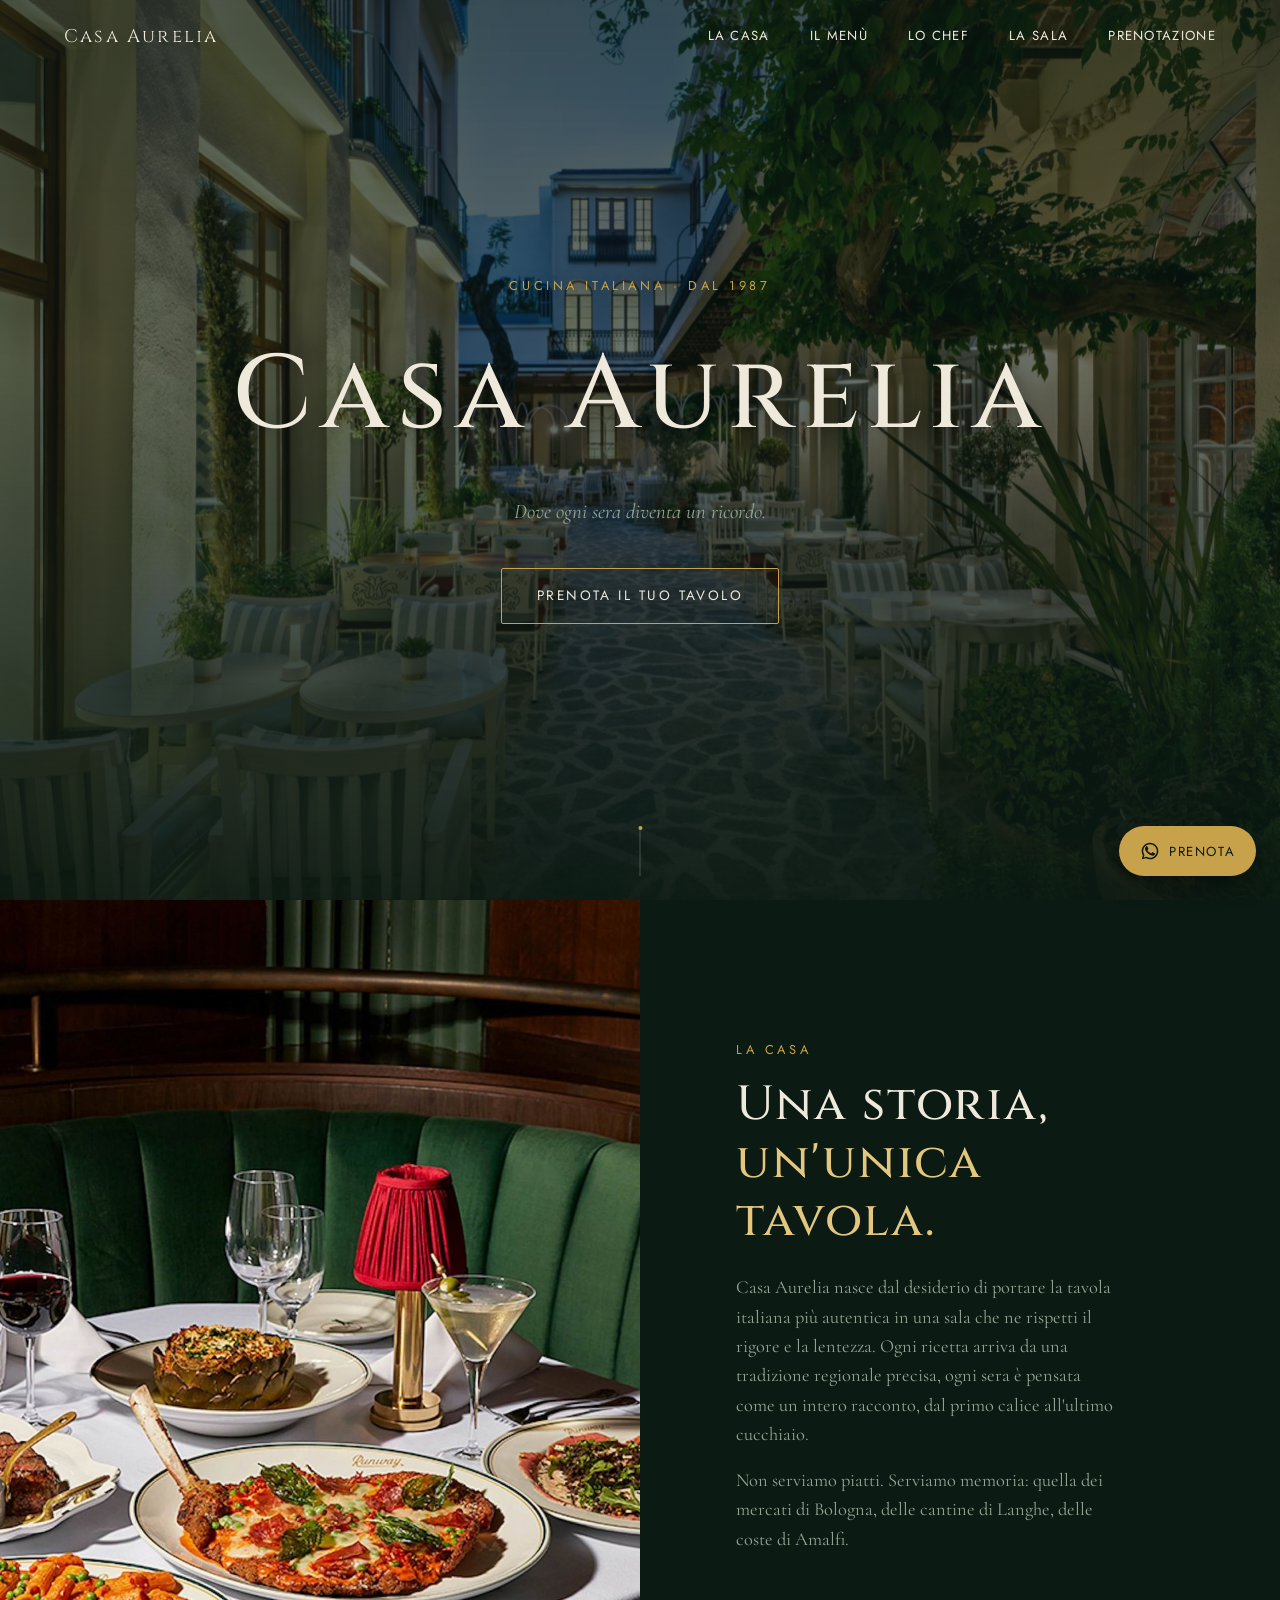
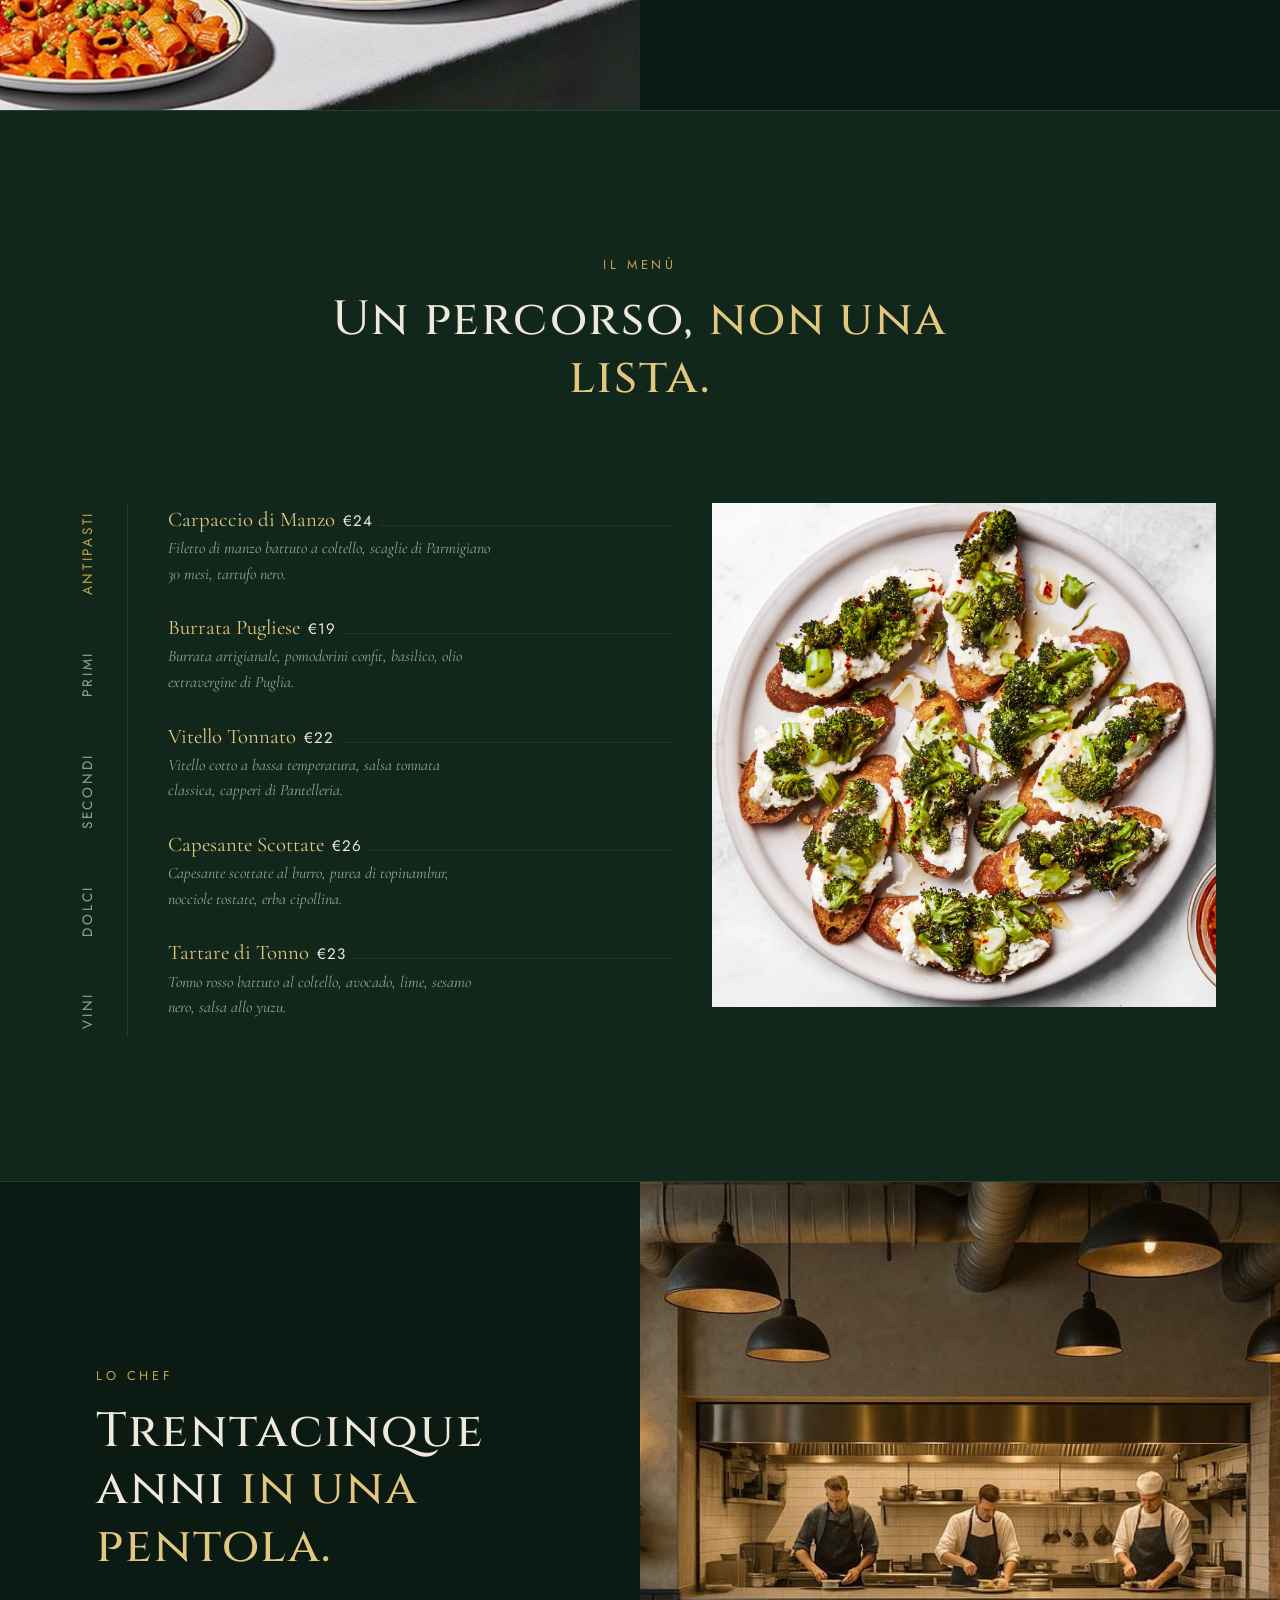
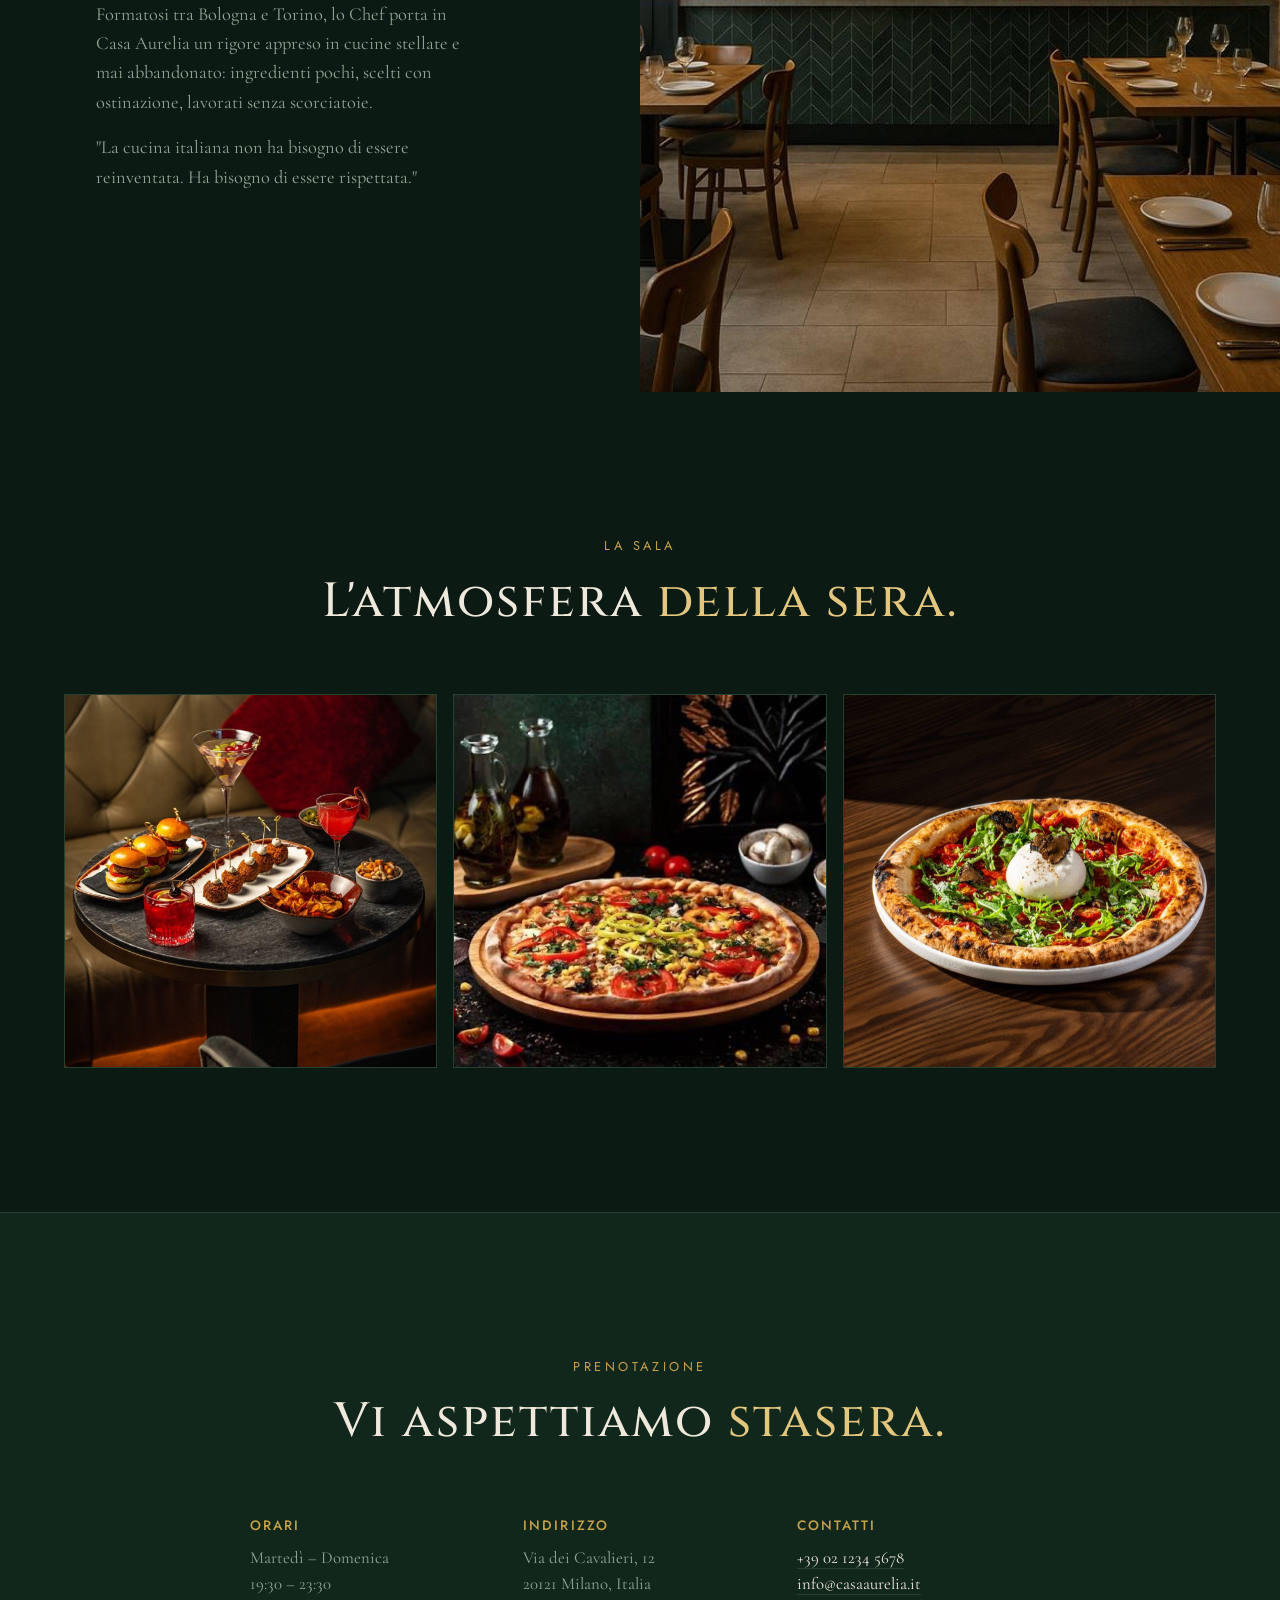
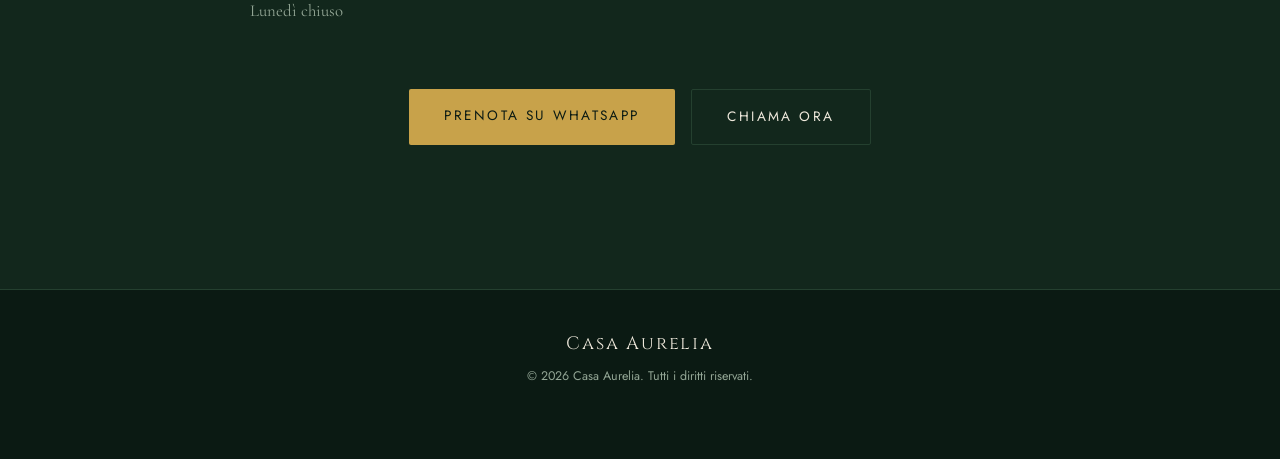
==== index.html @ 3c4a27e8 "Görselleri optimize et ve webp'yi jpg'ye çevir Deploy boyutunu ve sayfa yükleme hızını iyileştirmek " ====
<!DOCTYPE html>
<html lang="it">
<head>
<meta charset="UTF-8">
<meta name="viewport" content="width=device-width, initial-scale=1.0">
<title>Casa Aurelia — Cucina Italiana</title>
<meta name="description" content="Casa Aurelia — ristorante italiano di alta cucina. Prenota il tuo tavolo.">
<link rel="preconnect" href="https://fonts.googleapis.com">
<link rel="preconnect" href="https://fonts.gstatic.com" crossorigin>
<link href="https://fonts.googleapis.com/css2?family=Cinzel:wght@400;500;600&family=Cormorant+Garamond:ital,wght@0,400;0,500;0,600;1,400;1,500&family=Jost:wght@300;400;500&display=swap" rel="stylesheet">
<link rel="stylesheet" href="css/style.css">
</head>
<body>

<!-- ===== NAV ===== -->
<header class="nav" id="nav">
  <a href="#top" class="nav__brand">Casa Aurelia</a>
  <nav class="nav__links">
    <a href="#la-casa">La Casa</a>
    <a href="#il-menu">Il Menù</a>
    <a href="#lo-chef">Lo Chef</a>
    <a href="#la-sala">La Sala</a>
    <a href="#prenotazione">Prenotazione</a>
  </nav>
  <button class="nav__toggle" id="navToggle" aria-label="Apri il menù di navigazione" aria-expanded="false" aria-controls="navLinksMobile">
    <span></span><span></span><span></span>
  </button>
</header>

<div class="nav-mobile" id="navLinksMobile">
  <a href="#la-casa">La Casa</a>
  <a href="#il-menu">Il Menù</a>
  <a href="#lo-chef">Lo Chef</a>
  <a href="#la-sala">La Sala</a>
  <a href="#prenotazione">Prenotazione</a>
</div>

<!-- ===== HERO ===== -->
<section class="hero" id="top">
  <div class="hero__bg" aria-hidden="true">
    <img src="fotoğraflar/hero.jpg" alt="" class="hero__img" width="3500" height="2499" fetchpriority="high">
  </div>
  <div class="hero__scrim" aria-hidden="true"></div>
  <div class="hero__content">
    <p class="eyebrow reveal" data-reveal>Cucina Italiana &middot; Dal 1987</p>
    <h1 class="hero__title reveal" data-reveal>Casa Aurelia</h1>
    <p class="hero__tagline reveal" data-reveal><em>Dove ogni sera diventa un ricordo.</em></p>
    <a href="#prenotazione" class="btn btn--ghost reveal" data-reveal>Prenota il tuo tavolo</a>
  </div>
  <div class="hero__scrolldown" aria-hidden="true"><span></span></div>
</section>

<!-- ===== LA CASA ===== -->
<section class="la-casa" id="la-casa">
  <div class="split">
    <div class="split__media reveal" data-reveal>
      <img src="fotoğraflar/0f9172b8f3b7d09af0e2e81cfcfdde7f.jpg" alt="Tavolo apparecchiato con i piatti signature di Casa Aurelia" class="split__img" loading="lazy">
    </div>
    <div class="split__text reveal" data-reveal>
      <p class="eyebrow">La Casa</p>
      <h2>Una storia, <em>un'unica tavola.</em></h2>
      <!-- ===== MODIFICA QUI: testo storia del ristorante ===== -->
      <p class="prose">
        Casa Aurelia nasce dal desiderio di portare la tavola italiana più autentica
        in una sala che ne rispetti il rigore e la lentezza. Ogni ricetta arriva da
        una tradizione regionale precisa, ogni sera è pensata come un intero racconto,
        dal primo calice all'ultimo cucchiaio.
      </p>
      <p class="prose">
        Non serviamo piatti. Serviamo memoria: quella dei mercati di Bologna,
        delle cantine di Langhe, delle coste di Amalfi.
      </p>
    </div>
  </div>
</section>

<!-- ===== IL MENÙ (signature section) ===== -->
<section class="menu-section" id="il-menu">
  <div class="menu-section__head reveal" data-reveal>
    <p class="eyebrow">Il Menù</p>
    <h2>Un percorso, <em>non una lista.</em></h2>
  </div>

  <div class="menu-layout">
    <!-- vertical course tabs -->
    <div class="menu-tabs" role="tablist" aria-label="Portate del menù" aria-orientation="vertical">
      <button class="menu-tab is-active" role="tab" aria-selected="true" aria-controls="panel-antipasti" id="tab-antipasti" data-course="antipasti">Antipasti</button>
      <button class="menu-tab" role="tab" aria-selected="false" aria-controls="panel-primi" id="tab-primi" data-course="primi" tabindex="-1">Primi</button>
      <button class="menu-tab" role="tab" aria-selected="false" aria-controls="panel-secondi" id="tab-secondi" data-course="secondi" tabindex="-1">Secondi</button>
      <button class="menu-tab" role="tab" aria-selected="false" aria-controls="panel-dolci" id="tab-dolci" data-course="dolci" tabindex="-1">Dolci</button>
      <button class="menu-tab" role="tab" aria-selected="false" aria-controls="panel-vini" id="tab-vini" data-course="vini" tabindex="-1">Vini</button>
    </div>

    <!-- dish list panel -->
    <div class="menu-panel">
      <!-- ===== MODIFICA QUI: piatti, descrizioni e prezzi ===== -->
      <div class="menu-list is-active" id="panel-antipasti" role="tabpanel" aria-labelledby="tab-antipasti" tabindex="0">
        <div class="dish">
          <div class="dish__row"><span class="dish__name">Carpaccio di Manzo</span><span class="dish__price">€24</span></div>
          <p class="dish__desc">Filetto di manzo battuto a coltello, scaglie di Parmigiano 30 mesi, tartufo nero.</p>
        </div>
        <div class="dish">
          <div class="dish__row"><span class="dish__name">Burrata Pugliese</span><span class="dish__price">€19</span></div>
          <p class="dish__desc">Burrata artigianale, pomodorini confit, basilico, olio extravergine di Puglia.</p>
        </div>
        <div class="dish">
          <div class="dish__row"><span class="dish__name">Vitello Tonnato</span><span class="dish__price">€22</span></div>
          <p class="dish__desc">Vitello cotto a bassa temperatura, salsa tonnata classica, capperi di Pantelleria.</p>
        </div>
        <div class="dish">
          <div class="dish__row"><span class="dish__name">Capesante Scottate</span><span class="dish__price">€26</span></div>
          <p class="dish__desc">Capesante scottate al burro, purea di topinambur, nocciole tostate, erba cipollina.</p>
        </div>
        <div class="dish">
          <div class="dish__row"><span class="dish__name">Tartare di Tonno</span><span class="dish__price">€23</span></div>
          <p class="dish__desc">Tonno rosso battuto al coltello, avocado, lime, sesamo nero, salsa allo yuzu.</p>
        </div>
      </div>

      <div class="menu-list" id="panel-primi" role="tabpanel" aria-labelledby="tab-primi" tabindex="0" hidden>
        <div class="dish">
          <div class="dish__row"><span class="dish__name">Tagliolini al Tartufo</span><span class="dish__price">€32</span></div>
          <p class="dish__desc">Pasta fresca all'uovo, burro di malga, tartufo nero pregiato grattugiato al tavolo.</p>
        </div>
        <div class="dish">
          <div class="dish__row"><span class="dish__name">Risotto alla Milanese</span><span class="dish__price">€26</span></div>
          <p class="dish__desc">Riso Carnaroli, midollo, zafferano di Navelli, riduzione di Barolo.</p>
        </div>
        <div class="dish">
          <div class="dish__row"><span class="dish__name">Agnolotti del Plin</span><span class="dish__price">€28</span></div>
          <p class="dish__desc">Ripieno di tre arrosti, burro nocciola, salvia, Parmigiano stravecchio.</p>
        </div>
        <div class="dish">
          <div class="dish__row"><span class="dish__name">Pappardelle al Cinghiale</span><span class="dish__price">€27</span></div>
          <p class="dish__desc">Pasta fresca larga, ragù di cinghiale brasato otto ore, bacche di ginepro.</p>
        </div>
        <div class="dish">
          <div class="dish__row"><span class="dish__name">Gnocchi di Patate al Gorgonzola</span><span class="dish__price">€24</span></div>
          <p class="dish__desc">Gnocchi fatti in casa, fonduta di Gorgonzola DOP, noci caramellate.</p>
        </div>
      </div>

      <div class="menu-list" id="panel-secondi" role="tabpanel" aria-labelledby="tab-secondi" tabindex="0" hidden>
        <div class="dish">
          <div class="dish__row"><span class="dish__name">Branzino in Crosta</span><span class="dish__price">€38</span></div>
          <p class="dish__desc">Branzino selvaggio in crosta di sale, verdure di stagione, salsa al limone di Amalfi.</p>
        </div>
        <div class="dish">
          <div class="dish__row"><span class="dish__name">Tomahawk alla Fiorentina</span><span class="dish__price">€68</span></div>
          <p class="dish__desc">Razza Chianina, cottura alla brace, rosmarino, olio extravergine toscano. Per due persone.</p>
        </div>
        <div class="dish">
          <div class="dish__row"><span class="dish__name">Ossobuco alla Milanese</span><span class="dish__price">€36</span></div>
          <p class="dish__desc">Stinco di vitello brasato otto ore, gremolada, risotto allo zafferano.</p>
        </div>
        <div class="dish">
          <div class="dish__row"><span class="dish__name">Costoletta alla Milanese</span><span class="dish__price">€34</span></div>
          <p class="dish__desc">Costoletta di vitello impanata e fritta nel burro chiarificato, insalata di rucola.</p>
        </div>
        <div class="dish">
          <div class="dish__row"><span class="dish__name">Anatra all'Arancia</span><span class="dish__price">€39</span></div>
          <p class="dish__desc">Petto d'anatra scottato, riduzione all'arancia amara, purea di sedano rapa.</p>
        </div>
      </div>

      <div class="menu-list" id="panel-dolci" role="tabpanel" aria-labelledby="tab-dolci" tabindex="0" hidden>
        <div class="dish">
          <div class="dish__row"><span class="dish__name">Tiramisù della Casa</span><span class="dish__price">€14</span></div>
          <p class="dish__desc">Savoiardi al caffè, mascarpone di Lodi, cacao amaro, ricetta originale del 1987.</p>
        </div>
        <div class="dish">
          <div class="dish__row"><span class="dish__name">Panna Cotta ai Frutti di Bosco</span><span class="dish__price">€12</span></div>
          <p class="dish__desc">Panna cotta alla vaniglia del Madagascar, coulis di frutti di bosco freschi.</p>
        </div>
        <div class="dish">
          <div class="dish__row"><span class="dish__name">Cannoli Siciliani</span><span class="dish__price">€13</span></div>
          <p class="dish__desc">Cialda croccante, ricotta di pecora, canditi, pistacchio di Bronte.</p>
        </div>
        <div class="dish">
          <div class="dish__row"><span class="dish__name">Torta Caprese</span><span class="dish__price">€13</span></div>
          <p class="dish__desc">Torta al cioccolato fondente e mandorle, senza farina, gelato alla vaniglia.</p>
        </div>
        <div class="dish">
          <div class="dish__row"><span class="dish__name">Semifreddo al Torroncino</span><span class="dish__price">€12</span></div>
          <p class="dish__desc">Semifreddo al torrone di Cremona, croccante di nocciole, salsa al caramello.</p>
        </div>
      </div>

      <div class="menu-list" id="panel-vini" role="tabpanel" aria-labelledby="tab-vini" tabindex="0" hidden>
        <div class="dish">
          <div class="dish__row"><span class="dish__name">Barolo DOCG, Langhe</span><span class="dish__price">€95</span></div>
          <p class="dish__desc">Nebbiolo in purezza, invecchiamento 5 anni in botte grande.</p>
        </div>
        <div class="dish">
          <div class="dish__row"><span class="dish__name">Franciacorta Brut Riserva</span><span class="dish__price">€78</span></div>
          <p class="dish__desc">Metodo classico, Chardonnay e Pinot Nero, sboccatura tardiva.</p>
        </div>
        <div class="dish">
          <div class="dish__row"><span class="dish__name">Amarone della Valpolicella</span><span class="dish__price">€88</span></div>
          <p class="dish__desc">Uve appassite, corpo pieno, note di ciliegia matura e spezie dolci.</p>
        </div>
        <div class="dish">
          <div class="dish__row"><span class="dish__name">Brunello di Montalcino</span><span class="dish__price">€110</span></div>
          <p class="dish__desc">Sangiovese Grosso, invecchiamento minimo 5 anni, struttura e tannini eleganti.</p>
        </div>
        <div class="dish">
          <div class="dish__row"><span class="dish__name">Vermentino di Gallura</span><span class="dish__price">€52</span></div>
          <p class="dish__desc">Bianco sardo minerale, note di agrumi e macchia mediterranea, servito fresco.</p>
        </div>
      </div>
    </div>

    <!-- dynamic photo -->
    <div class="menu-photo">
      <div class="ph--menu is-active" data-course-photo="antipasti">
        <img src="fotoğraflar/broccoli-and-garlic-ricotta-toasts-with-hot-honey-recipe-BA-101518.jpg" alt="Crostini con ricotta, broccoli arrostiti e miele piccante" class="menu-photo__img" loading="lazy">
      </div>
      <div class="ph--menu" data-course-photo="primi">
        <img src="fotoğraflar/images (1).jpeg" alt="Pasta fresca in salsa cremosa di pomodoro" class="menu-photo__img" loading="lazy">
      </div>
      <div class="ph--menu" data-course-photo="secondi">
        <img src="fotoğraflar/Braciole-FT-RECIPE1122-66acf49cef0e4390bec780945709e7f3.jpg" alt="Involtini di manzo brasati al sugo di pomodoro" class="menu-photo__img" loading="lazy">
      </div>
      <div class="ph--menu" data-course-photo="dolci">
        <img src="fotoğraflar/Tiramisu.jpg" alt="Tiramisù della casa" class="menu-photo__img" loading="lazy">
      </div>
      <div class="ph--menu" data-course-photo="vini">
        <img src="fotoğraflar/A-Trip-To-Sicily-Wine-Tasting-Experience.-1-scaled.jpg" alt="Selezione di vini siciliani con tagliere di salumi e formaggi" class="menu-photo__img" loading="lazy">
      </div>
    </div>
  </div>
</section>

<!-- ===== LO CHEF ===== -->
<section class="lo-chef" id="lo-chef">
  <div class="split split--reverse">
    <div class="split__media reveal" data-reveal>
      <img src="fotoğraflar/02c2adac9230ca8bd8a6715bad896b64.jpg" alt="Lo Chef e la sua brigata al lavoro nella cucina a vista" class="split__img" loading="lazy">
    </div>
    <div class="split__text reveal" data-reveal>
      <p class="eyebrow">Lo Chef</p>
      <h2>Trentacinque anni <em>in una pentola.</em></h2>
      <!-- ===== MODIFICA QUI: biografia dello chef ===== -->
      <p class="prose">
        Formatosi tra Bologna e Torino, lo Chef porta in Casa Aurelia un rigore
        appreso in cucine stellate e mai abbandonato: ingredienti pochi, scelti
        con ostinazione, lavorati senza scorciatoie.
      </p>
      <p class="prose">
        "La cucina italiana non ha bisogno di essere reinventata. Ha bisogno di
        essere rispettata."
      </p>
    </div>
  </div>
</section>

<!-- ===== LA SALA ===== -->
<section class="la-sala" id="la-sala">
  <div class="la-sala__head reveal" data-reveal>
    <p class="eyebrow">La Sala</p>
    <h2>L'atmosfera <em>della sera.</em></h2>
  </div>
  <div class="la-sala__strip">
    <div class="ph--strip reveal" data-reveal>
      <img src="fotoğraflar/9d70cb377a3d3e8f5e9a8c3c40a07486.jpg" alt="Tavolo per l'aperitivo con stuzzichini e cocktail della casa" class="strip__img" loading="lazy">
    </div>
    <div class="ph--strip reveal" data-reveal>
      <img src="fotoğraflar/images.jpeg" alt="Pizza artigianale appena sfornata" class="strip__img" loading="lazy">
    </div>
    <div class="ph--strip reveal" data-reveal>
      <img src="fotoğraflar/2000_69f407f318c44.jpg" alt="Pizza con burrata, rucola e tartufo nero" class="strip__img" loading="lazy">
    </div>
  </div>
</section>

<!-- ===== PRENOTAZIONE ===== -->
<section class="prenotazione" id="prenotazione">
  <div class="prenotazione__inner reveal" data-reveal>
    <p class="eyebrow">Prenotazione</p>
    <h2>Vi aspettiamo <em>stasera.</em></h2>

    <!-- ===== MODIFICA QUI: orari, indirizzo, contatti reali ===== -->
    <div class="info-grid">
      <div class="info-block">
        <h3>Orari</h3>
        <p>Martedì – Domenica<br>19:30 – 23:30<br>Lunedì chiuso</p>
      </div>
      <div class="info-block">
        <h3>Indirizzo</h3>
        <p>Via dei Cavalieri, 12<br>20121 Milano, Italia</p>
      </div>
      <div class="info-block">
        <h3>Contatti</h3>
        <p><a href="tel:+390212345678" class="info-link">+39 02 1234 5678</a><br>
        <a href="mailto:info@casaaurelia.it" class="info-link">info@casaaurelia.it</a></p>
      </div>
    </div>

    <div class="prenotazione__cta">
      <a href="#" class="btn btn--solid" id="whatsappBtnMain">Prenota su WhatsApp</a>
      <a href="tel:+390212345678" class="btn btn--outline">Chiama ora</a>
    </div>
  </div>
</section>

<!-- ===== FOOTER ===== -->
<footer class="footer">
  <p class="footer__brand">Casa Aurelia</p>
  <p class="footer__note">&copy; <span id="year"></span> Casa Aurelia. Tutti i diritti riservati.</p>
</footer>

<!-- ===== STICKY RESERVATION BUTTON ===== -->
<a href="#" class="sticky-cta" id="whatsappBtnSticky" aria-label="Prenota su WhatsApp">
  <svg viewBox="0 0 24 24" width="20" height="20" fill="currentColor" aria-hidden="true"><path d="M17.472 14.382c-.297-.149-1.758-.867-2.03-.967-.273-.099-.471-.148-.67.15-.197.297-.767.966-.94 1.164-.173.199-.347.223-.644.075-.297-.15-1.255-.463-2.39-1.475-.883-.788-1.48-1.761-1.653-2.059-.173-.297-.018-.458.13-.606.134-.133.298-.347.446-.52.149-.174.198-.298.298-.497.099-.198.05-.371-.025-.52-.075-.149-.669-1.612-.916-2.207-.242-.579-.487-.5-.669-.51-.173-.008-.371-.01-.57-.01-.198 0-.52.074-.792.372-.272.297-1.04 1.016-1.04 2.479 0 1.462 1.065 2.875 1.213 3.074.149.198 2.096 3.2 5.077 4.487.709.306 1.262.489 1.694.625.712.227 1.36.195 1.871.118.571-.085 1.758-.719 2.006-1.413.248-.694.248-1.289.173-1.413-.074-.124-.272-.198-.57-.347z"/><path d="M12.001 2C6.478 2 2 6.478 2 12c0 1.85.505 3.622 1.463 5.166L2.057 22l4.98-1.377A9.953 9.953 0 0012.001 22C17.523 22 22 17.522 22 12S17.523 2 12.001 2zm0 18.15a8.13 8.13 0 01-4.15-1.14l-.297-.176-3.02.836.844-2.94-.194-.303A8.13 8.13 0 013.85 12c0-4.5 3.65-8.15 8.151-8.15 4.5 0 8.15 3.65 8.15 8.15 0 4.5-3.65 8.15-8.15 8.15z"/></svg>
  <span>Prenota</span>
</a>

<script src="js/main.js"></script>
</body>
</html>
---- css/style.css ----
/* ===========================================================
   Casa Aurelia — Design Tokens
   =========================================================== */
:root {
  /* Color */
  --verde-notte: #0B1A13;
  --verde-fondo: #12271C;
  --verde-linea: #24402F;
  --oro: #C8A24A;
  --oro-chiaro: #E3C77E;
  --crema: #EFE9DC;
  --salvia: #93A695;

  /* Type */
  --font-display: "Cinzel", serif;
  --font-serif: "Cormorant Garamond", serif;
  --font-sans: "Jost", sans-serif;

  /* Scale */
  --space-1: 0.5rem;
  --space-2: 1rem;
  --space-3: 1.5rem;
  --space-4: 2.5rem;
  --space-5: 4rem;
  --space-6: 6rem;
  --space-7: 9rem;

  --radius: 2px;
  --ease: cubic-bezier(0.16, 1, 0.3, 1);
}

/* ===========================================================
   Reset
   =========================================================== */
*, *::before, *::after { box-sizing: border-box; }
html { scroll-behavior: smooth; }
body, h1, h2, h3, p, figure { margin: 0; }
img { max-width: 100%; display: block; }
a { color: inherit; text-decoration: none; }
button { font: inherit; background: none; border: none; cursor: pointer; color: inherit; }
ul { list-style: none; margin: 0; padding: 0; }

body {
  background: var(--verde-notte);
  color: var(--crema);
  font-family: var(--font-serif);
  font-size: 18px;
  line-height: 1.6;
  overflow-x: hidden;
}

.eyebrow {
  font-family: var(--font-sans);
  font-size: 0.8rem;
  letter-spacing: 0.28em;
  text-transform: uppercase;
  color: var(--oro);
  margin-bottom: var(--space-2);
}

h1, h2, h3 {
  font-family: var(--font-display);
  font-weight: 500;
  letter-spacing: 0.04em;
  color: var(--crema);
}

h2 {
  font-size: clamp(2rem, 4vw, 3rem);
  line-height: 1.2;
  margin-bottom: var(--space-3);
}
h2 em { font-style: normal; color: var(--oro-chiaro); }

.prose {
  font-size: 1.15rem;
  color: var(--salvia);
  max-width: 42ch;
  margin-bottom: var(--space-2);
}

/* Focus visibility */
a:focus-visible, button:focus-visible {
  outline: 2px solid var(--oro-chiaro);
  outline-offset: 3px;
}

/* ===========================================================
   Buttons
   =========================================================== */
.btn {
  display: inline-block;
  font-family: var(--font-sans);
  font-size: 0.85rem;
  letter-spacing: 0.18em;
  text-transform: uppercase;
  padding: 1rem 2.2rem;
  border-radius: var(--radius);
  transition: background 0.25s var(--ease), color 0.25s var(--ease), border-color 0.25s var(--ease);
}
.btn--ghost {
  border: 1px solid var(--oro);
  color: var(--crema);
}
.btn--ghost:hover { background: var(--oro); color: var(--verde-notte); }

.btn--solid {
  background: var(--oro);
  color: var(--verde-notte);
}
.btn--solid:hover { background: var(--oro-chiaro); }

.btn--outline {
  border: 1px solid var(--verde-linea);
  color: var(--crema);
}
.btn--outline:hover { border-color: var(--oro); color: var(--oro-chiaro); }

/* ===========================================================
   Placeholder photo blocks
   =========================================================== */
.ph {
  position: relative;
  width: 100%;
  height: 100%;
  min-height: 260px;
  background:
    linear-gradient(160deg, rgba(200,162,74,0.08), transparent 60%),
    linear-gradient(135deg, #14291D, #0B1A13);
  border: 1px solid var(--verde-linea);
  display: flex;
  align-items: center;
  justify-content: center;
  overflow: hidden;
}
.ph::before {
  content: "";
  position: absolute;
  inset: 10px;
  border: 1px solid rgba(200,162,74,0.35);
  pointer-events: none;
}
.ph__label {
  font-family: var(--font-sans);
  font-size: 0.7rem;
  letter-spacing: 0.12em;
  text-transform: uppercase;
  color: var(--oro);
  text-align: center;
  opacity: 0.7;
  padding: var(--space-2);
  line-height: 1.6;
}

.ph--tall { aspect-ratio: 4 / 5; }
.ph--strip {
  aspect-ratio: 1 / 1;
  overflow: hidden;
  border: 1px solid var(--verde-linea);
}
.strip__img {
  width: 100%;
  height: 100%;
  object-fit: cover;
}

/* ===========================================================
   Nav
   =========================================================== */
.nav {
  position: fixed;
  top: 0; left: 0; right: 0;
  z-index: 100;
  display: flex;
  align-items: center;
  justify-content: space-between;
  padding: 1.4rem var(--space-5);
  background: transparent;
  transition: background 0.35s var(--ease), padding 0.35s var(--ease), box-shadow 0.35s var(--ease);
}
.nav.is-scrolled {
  background: rgba(11,26,19,0.92);
  backdrop-filter: blur(8px);
  padding: 0.9rem var(--space-5);
  box-shadow: 0 1px 0 var(--verde-linea);
}
.nav__brand {
  font-family: var(--font-display);
  font-size: 1.15rem;
  letter-spacing: 0.12em;
  color: var(--crema);
}
.nav__links {
  display: flex;
  gap: var(--space-4);
  font-family: var(--font-sans);
  font-size: 0.82rem;
  letter-spacing: 0.1em;
  text-transform: uppercase;
}
.nav__links a { position: relative; padding-bottom: 4px; }
.nav__links a::after {
  content: "";
  position: absolute;
  left: 0; bottom: 0;
  width: 0; height: 1px;
  background: var(--oro);
  transition: width 0.25s var(--ease);
}
.nav__links a:hover::after { width: 100%; }

.nav__toggle {
  display: none;
  flex-direction: column;
  gap: 5px;
  padding: 8px;
}
.nav__toggle span {
  width: 22px; height: 1px;
  background: var(--crema);
}

.nav-mobile {
  position: fixed;
  top: 0; right: -100%;
  width: min(78vw, 320px);
  height: 100vh;
  background: var(--verde-fondo);
  z-index: 99;
  display: flex;
  flex-direction: column;
  gap: var(--space-3);
  padding: 7rem var(--space-4) var(--space-4);
  font-family: var(--font-sans);
  letter-spacing: 0.1em;
  text-transform: uppercase;
  font-size: 0.95rem;
  transition: right 0.4s var(--ease);
  border-left: 1px solid var(--verde-linea);
}
.nav-mobile.is-open { right: 0; }

/* ===========================================================
   Hero
   =========================================================== */
.hero {
  position: relative;
  min-height: 100vh;
  display: flex;
  align-items: center;
  justify-content: center;
  text-align: center;
}
.hero__bg {
  position: absolute; inset: 0;
  z-index: 0;
  overflow: hidden;
}
.hero__img {
  width: 100%;
  height: 100%;
  object-fit: cover;
  object-position: center 45%;
  will-change: transform;
}
.hero__scrim {
  position: absolute; inset: 0;
  background: linear-gradient(180deg, rgba(11,26,19,0.72) 0%, rgba(11,26,19,0.6) 40%, rgba(11,26,19,0.94) 100%);
  z-index: 1;
}
.hero__content {
  position: relative;
  z-index: 2;
  padding: 0 var(--space-3);
  text-shadow: 0 2px 20px rgba(0,0,0,0.4);
}
.hero__title {
  font-size: clamp(3rem, 9vw, 6.5rem);
  letter-spacing: 0.08em;
  margin-bottom: var(--space-2);
}
.hero__tagline {
  font-size: 1.3rem;
  color: var(--salvia);
  margin-bottom: var(--space-4);
}
.hero__tagline em { font-style: italic; }

.hero__scrolldown {
  position: absolute;
  bottom: var(--space-3);
  left: 50%;
  transform: translateX(-50%);
  z-index: 2;
  width: 1px;
  height: 50px;
  background: rgba(239,233,220,0.25);
}
.hero__scrolldown span {
  position: absolute;
  top: 0; left: -1.5px;
  width: 4px; height: 4px;
  border-radius: 50%;
  background: var(--oro);
  animation: scrolldown 2.2s ease-in-out infinite;
}
@keyframes scrolldown {
  0% { top: 0; opacity: 0; }
  20% { opacity: 1; }
  80% { opacity: 1; }
  100% { top: 100%; opacity: 0; }
}

/* ===========================================================
   Split layout (La Casa / Lo Chef)
   =========================================================== */
.split {
  display: grid;
  grid-template-columns: 1fr 1fr;
  min-height: 90vh;
}
.split--reverse .split__media { order: 2; }
.split--reverse .split__text { order: 1; }

.split__media { min-height: 420px; overflow: hidden; }
.split__img {
  width: 100%;
  height: 100%;
  object-fit: cover;
}
.split__text {
  display: flex;
  flex-direction: column;
  justify-content: center;
  padding: var(--space-6);
}

/* ===========================================================
   Menu section (signature)
   =========================================================== */
.menu-section {
  padding: var(--space-7) var(--space-5);
  background: var(--verde-fondo);
  border-top: 1px solid var(--verde-linea);
  border-bottom: 1px solid var(--verde-linea);
}
.menu-section__head {
  text-align: center;
  max-width: 640px;
  margin: 0 auto var(--space-6);
}
.menu-section__head h2 { margin-bottom: 0; }

.menu-layout {
  display: grid;
  grid-template-columns: 64px 1fr 1fr;
  gap: var(--space-4);
  max-width: 1200px;
  margin: 0 auto;
  align-items: stretch;
}

.menu-tabs {
  display: flex;
  flex-direction: column;
  align-items: center;
  gap: var(--space-4);
  border-right: 1px solid var(--verde-linea);
  padding-right: var(--space-2);
}
.menu-tab {
  writing-mode: vertical-rl;
  transform: rotate(180deg);
  font-family: var(--font-sans);
  font-size: 0.85rem;
  letter-spacing: 0.2em;
  text-transform: uppercase;
  color: var(--salvia);
  padding: var(--space-1) 0;
  transition: color 0.25s var(--ease);
}
.menu-tab:hover { color: var(--crema); }
.menu-tab.is-active { color: var(--oro); }

.menu-panel { min-height: 420px; }
.menu-list { display: none; flex-direction: column; gap: var(--space-3); }
.menu-list.is-active { display: flex; }

.dish__row {
  display: flex;
  align-items: baseline;
  gap: var(--space-1);
}
.dish__name {
  font-size: 1.3rem;
  color: var(--oro-chiaro);
  white-space: nowrap;
}
.dish__row::after {
  content: "";
  flex: 1;
  border-bottom: 1px dotted var(--verde-linea);
  margin-bottom: 5px;
}
.dish__price {
  font-family: var(--font-sans);
  font-size: 0.95rem;
  letter-spacing: 0.05em;
  color: var(--crema);
  white-space: nowrap;
}
.dish__desc {
  color: var(--salvia);
  font-size: 1rem;
  font-style: italic;
  max-width: 46ch;
}

.menu-photo { position: relative; min-height: 420px; }
.ph--menu {
  position: absolute; inset: 0;
  opacity: 0;
  transition: opacity 0.4s var(--ease);
  aspect-ratio: auto;
}
.ph--menu.is-active { opacity: 1; position: relative; }
.menu-photo__img {
  width: 100%;
  height: 100%;
  object-fit: cover;
}

/* ===========================================================
   La Sala
   =========================================================== */
.la-sala {
  padding: var(--space-7) var(--space-5);
  text-align: center;
}
.la-sala__head { max-width: 640px; margin: 0 auto var(--space-5); }
.la-sala__strip {
  display: grid;
  grid-template-columns: repeat(3, 1fr);
  gap: var(--space-2);
  max-width: 1200px;
  margin: 0 auto;
}

/* ===========================================================
   Prenotazione
   =========================================================== */
.prenotazione {
  background: var(--verde-fondo);
  border-top: 1px solid var(--verde-linea);
  padding: var(--space-7) var(--space-5);
}
.prenotazione__inner {
  max-width: 780px;
  margin: 0 auto;
  text-align: center;
}
.info-grid {
  display: grid;
  grid-template-columns: repeat(3, 1fr);
  gap: var(--space-4);
  margin: var(--space-5) 0;
  text-align: left;
}
.info-block h3 {
  font-family: var(--font-sans);
  font-size: 0.85rem;
  letter-spacing: 0.15em;
  text-transform: uppercase;
  color: var(--oro);
  margin-bottom: var(--space-1);
}
.info-block p {
  color: var(--salvia);
  font-size: 1.05rem;
}
.info-link { color: var(--crema); border-bottom: 1px solid var(--verde-linea); }
.info-link:hover { color: var(--oro-chiaro); border-color: var(--oro); }

.prenotazione__cta {
  display: flex;
  gap: var(--space-2);
  justify-content: center;
  margin-top: var(--space-4);
  flex-wrap: wrap;
}

/* ===========================================================
   Footer
   =========================================================== */
.footer {
  padding: var(--space-4) var(--space-5) calc(var(--space-4) + 2rem);
  text-align: center;
  border-top: 1px solid var(--verde-linea);
}
.footer__brand {
  font-family: var(--font-display);
  letter-spacing: 0.1em;
  margin-bottom: var(--space-1);
}
.footer__note {
  font-family: var(--font-sans);
  font-size: 0.78rem;
  color: var(--salvia);
}

/* ===========================================================
   Sticky reservation button
   =========================================================== */
.sticky-cta {
  position: fixed;
  bottom: var(--space-3);
  right: var(--space-3);
  z-index: 90;
  display: flex;
  align-items: center;
  gap: 0.6rem;
  background: var(--oro);
  color: var(--verde-notte);
  font-family: var(--font-sans);
  font-size: 0.82rem;
  letter-spacing: 0.12em;
  text-transform: uppercase;
  padding: 0.9rem 1.3rem;
  border-radius: 999px;
  box-shadow: 0 8px 24px rgba(0,0,0,0.35);
  transition: background 0.25s var(--ease), transform 0.25s var(--ease);
}
.sticky-cta:hover { background: var(--oro-chiaro); transform: translateY(-2px); }

/* ===========================================================
   Scroll reveal
   =========================================================== */
[data-reveal] {
  opacity: 0;
  transform: translateY(24px);
  transition: opacity 0.6s var(--ease), transform 0.6s var(--ease);
}
[data-reveal].is-visible {
  opacity: 1;
  transform: translateY(0);
}
.hero [data-reveal] {
  transition-delay: calc(var(--i, 0) * 0.12s);
}

@media (prefers-reduced-motion: reduce) {
  [data-reveal] { opacity: 1 !important; transform: none !important; transition: none !important; }
  .hero__scrolldown span { animation: none; opacity: 0.6; top: 40%; }
  html { scroll-behavior: auto; }
}

/* ===========================================================
   Responsive
   =========================================================== */
@media (max-width: 1024px) {
  .nav { padding: 1.2rem var(--space-3); }
  .nav.is-scrolled { padding: 0.8rem var(--space-3); }
  .split__text { padding: var(--space-5) var(--space-3); }
  .menu-section { padding: var(--space-6) var(--space-3); }
  .la-sala, .prenotazione { padding: var(--space-6) var(--space-3); }
}

@media (max-width: 860px) {
  .nav__links { display: none; }
  .nav__toggle { display: flex; }

  .split { grid-template-columns: 1fr; }
  .split__media { min-height: 320px; }
  .split--reverse .split__media { order: 1; }
  .split--reverse .split__text { order: 2; }

  .menu-layout {
    grid-template-columns: 1fr;
  }
  .menu-tabs {
    flex-direction: row;
    writing-mode: horizontal-tb;
    border-right: none;
    border-bottom: 1px solid var(--verde-linea);
    padding-right: 0;
    padding-bottom: var(--space-2);
    overflow-x: auto;
    justify-content: flex-start;
    gap: var(--space-3);
  }
  .menu-tab {
    writing-mode: horizontal-tb;
    transform: none;
    white-space: nowrap;
  }
  .menu-photo { min-height: 280px; aspect-ratio: 4/3; }

  .info-grid { grid-template-columns: 1fr; text-align: center; }
  .la-sala__strip { grid-template-columns: 1fr 1fr; }
}

@media (max-width: 480px) {
  body { font-size: 16px; }
  .la-sala__strip { grid-template-columns: 1fr; }
  .prenotazione__cta { flex-direction: column; }
  .btn { text-align: center; }
}
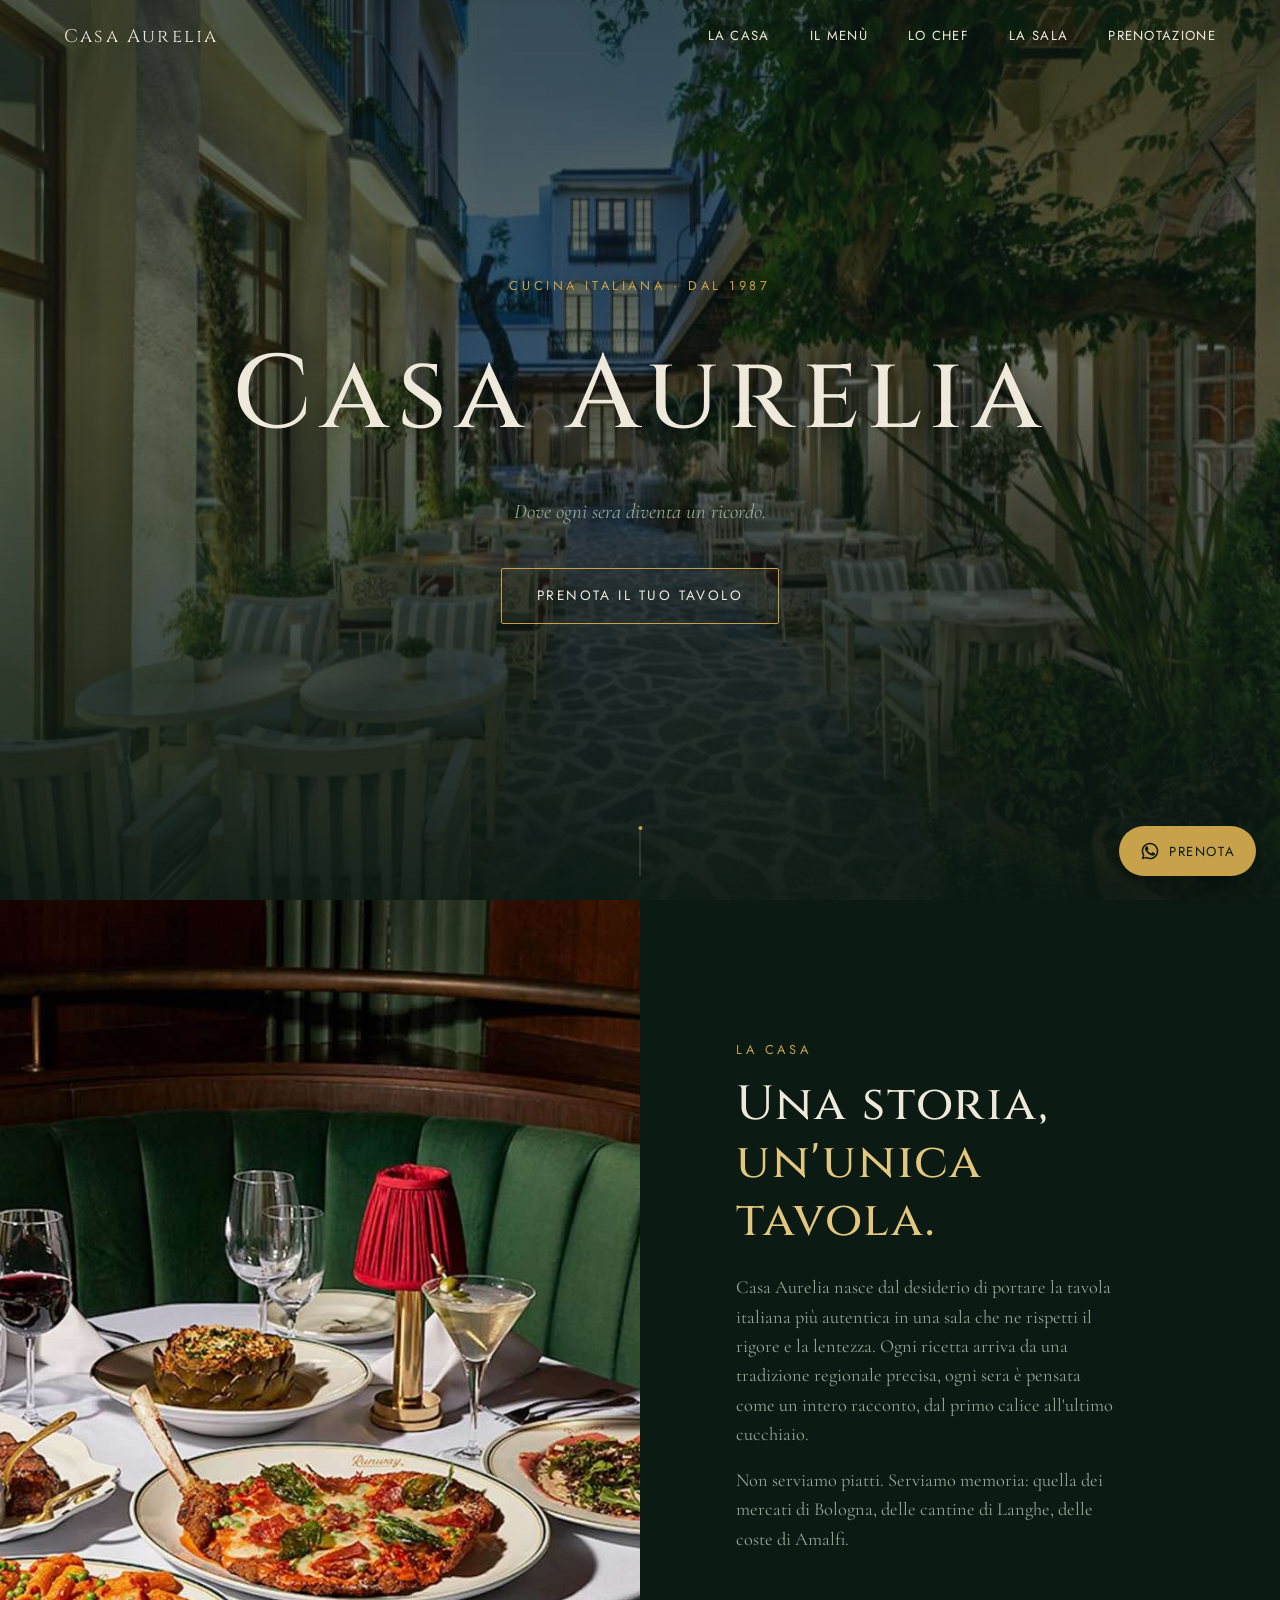
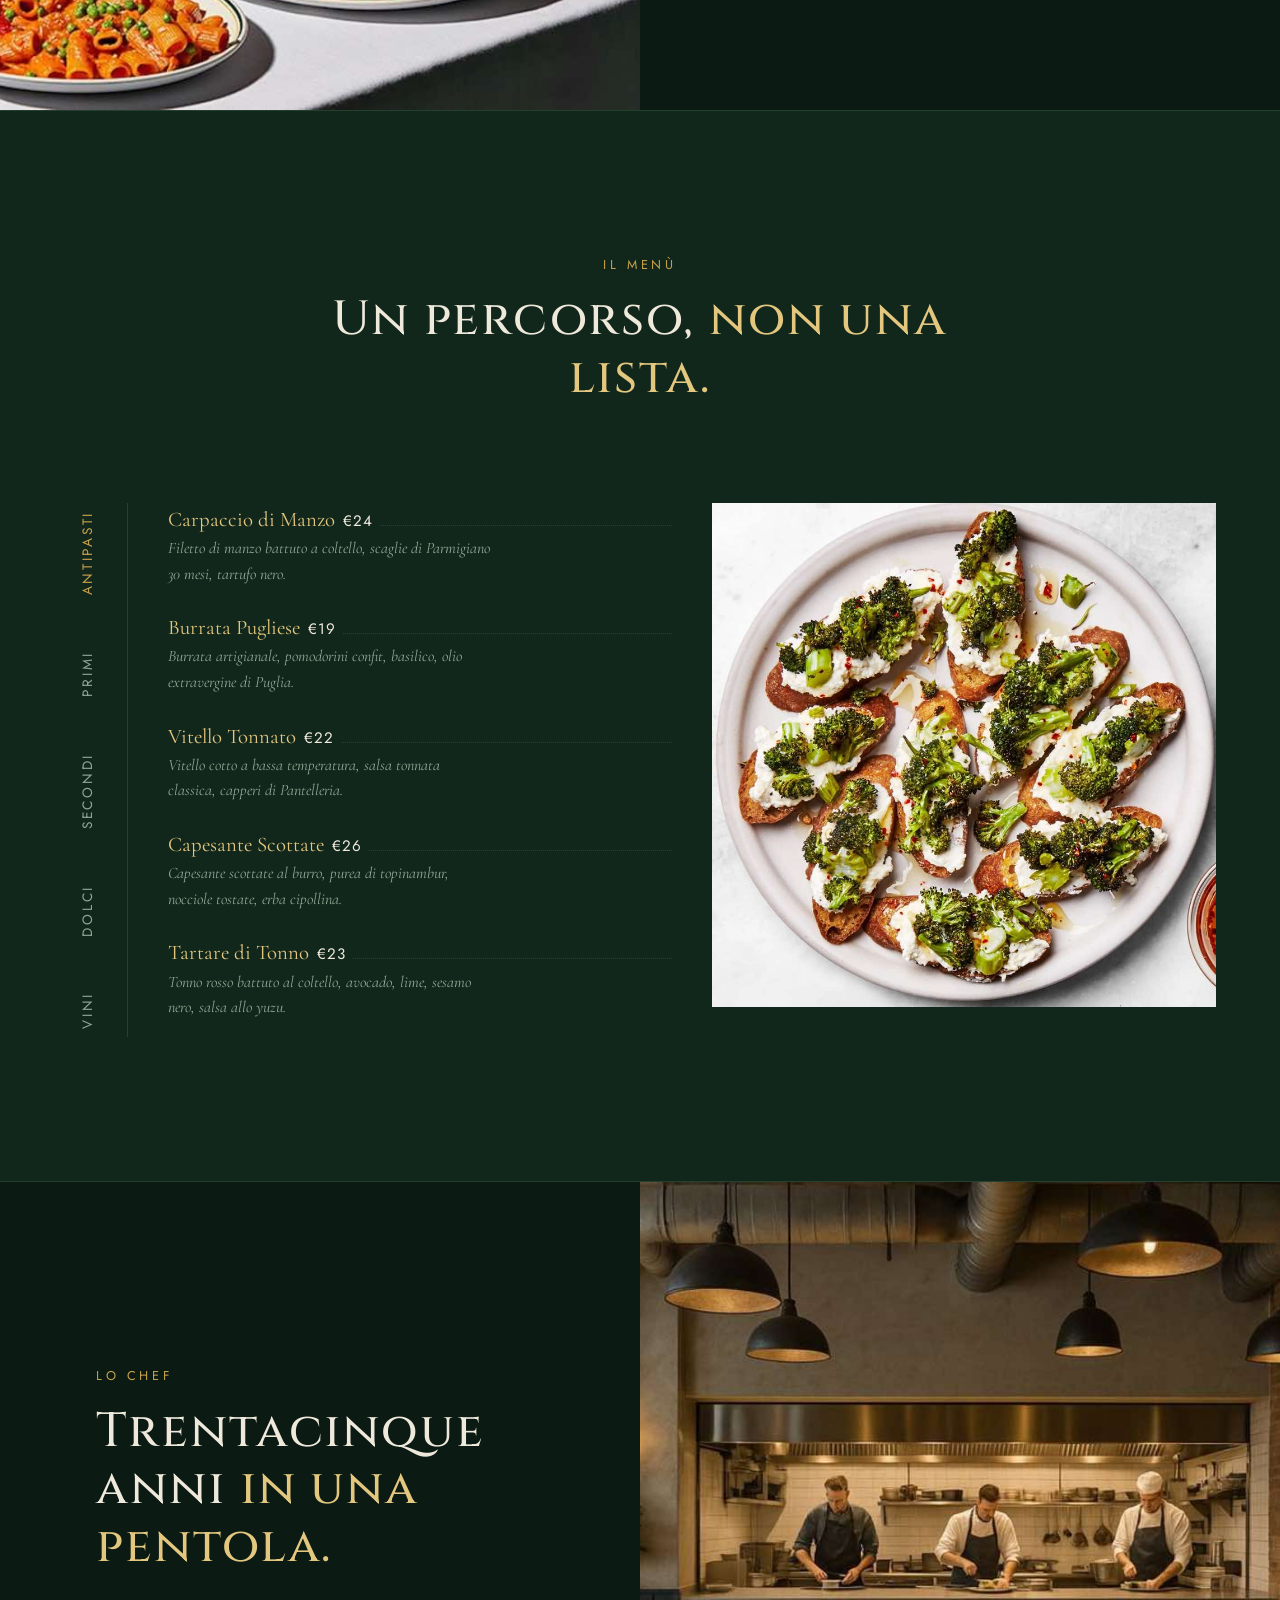
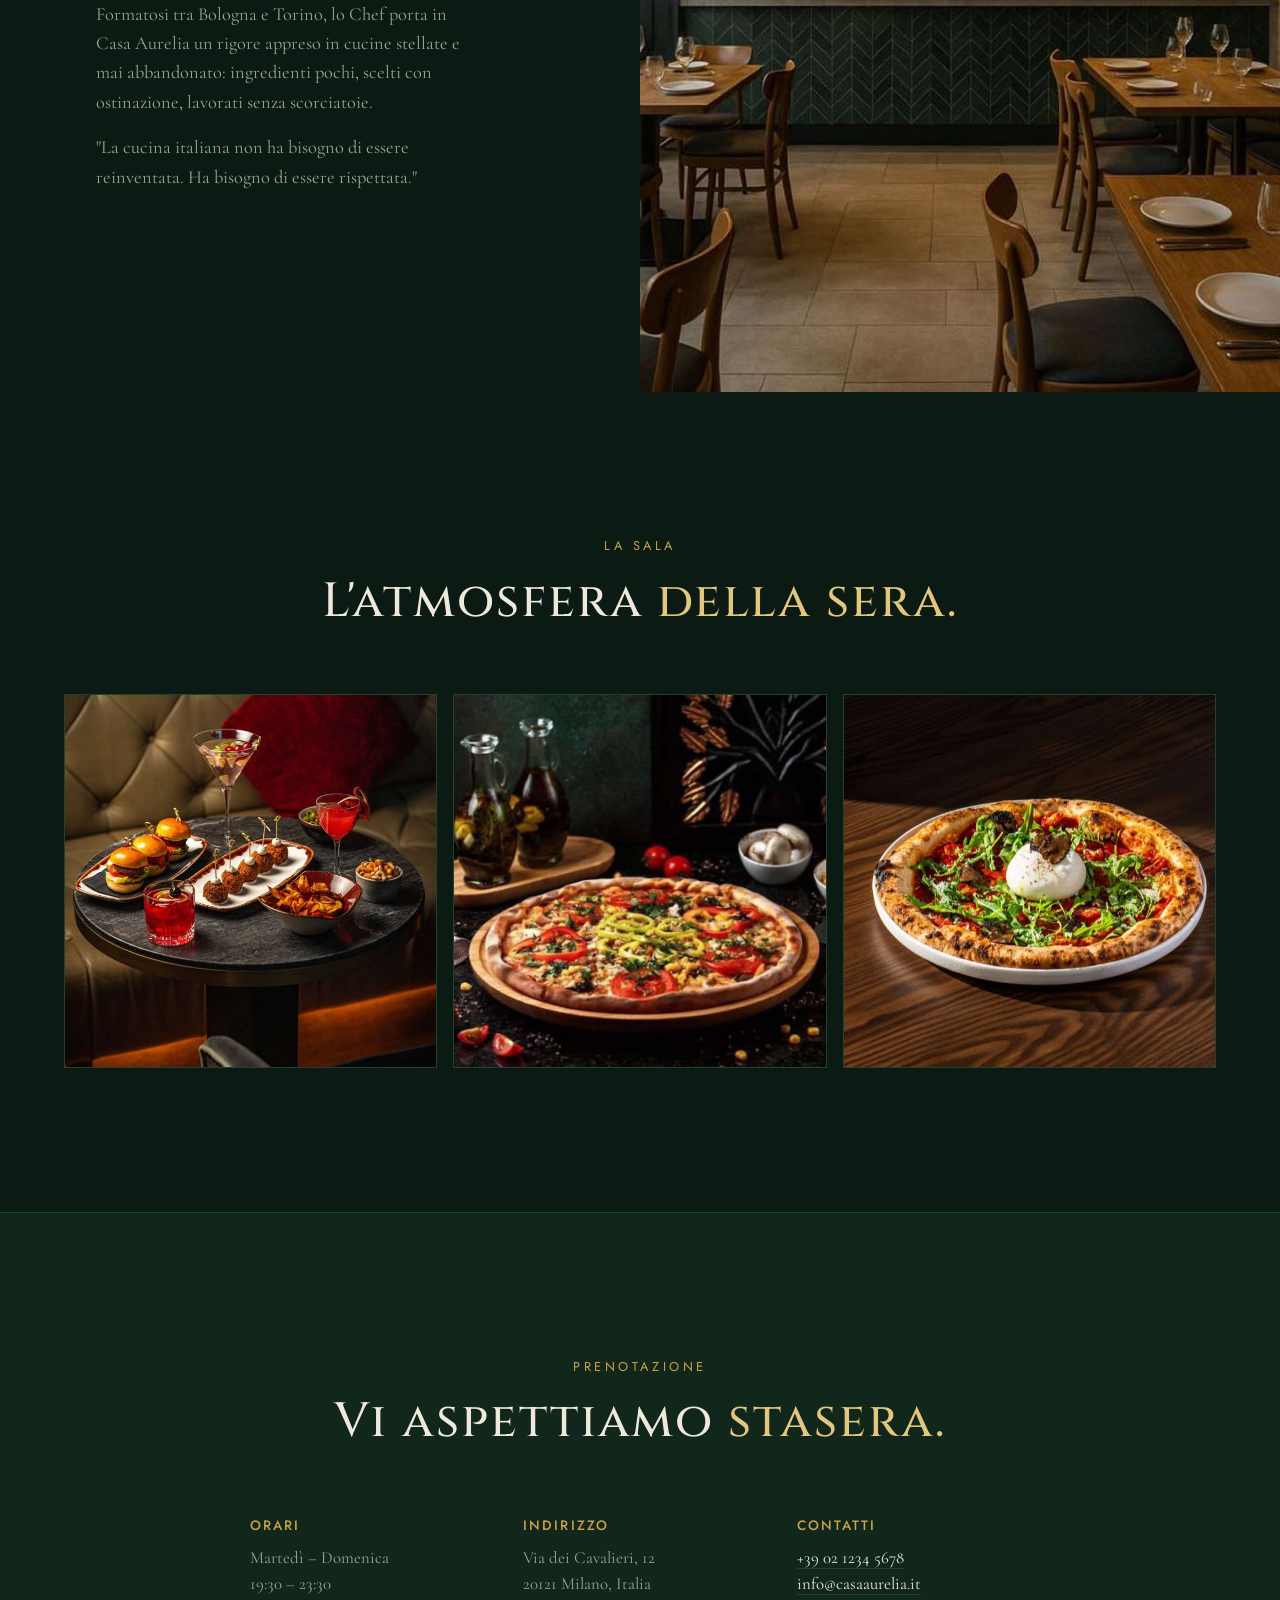
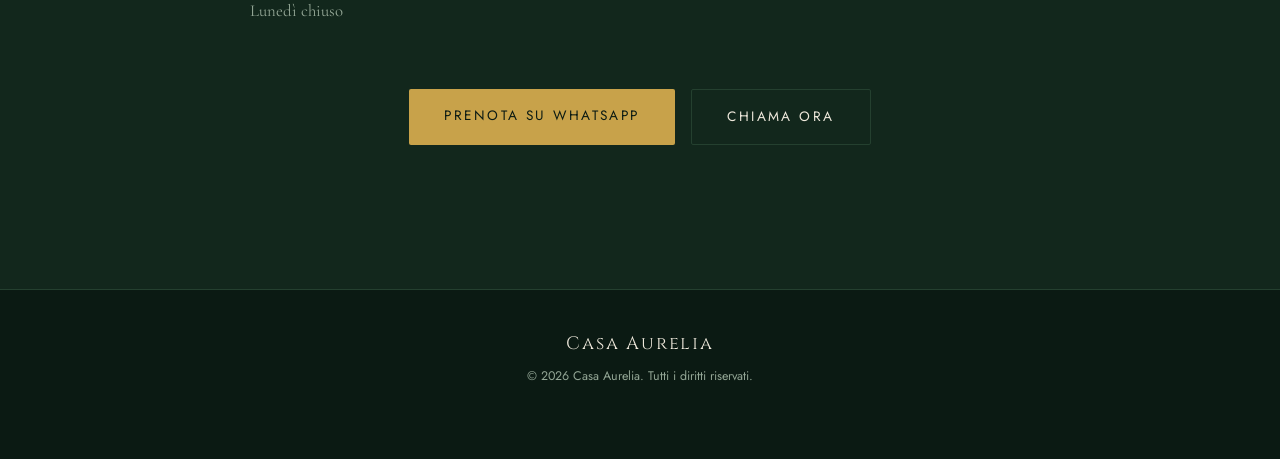
==== commit 2e37cc91: "Secondi menü fotoğrafını güncelle Braciole yerine balık güveç fotoğrafı kullanıldı." ====
--- a/index.html
+++ b/index.html
@@ -219,7 +219,7 @@
         <img src="fotoğraflar/images (1).jpeg" alt="Pasta fresca in salsa cremosa di pomodoro" class="menu-photo__img" loading="lazy">
       </div>
       <div class="ph--menu" data-course-photo="secondi">
-        <img src="fotoğraflar/Braciole-FT-RECIPE1122-66acf49cef0e4390bec780945709e7f3.jpg" alt="Involtini di manzo brasati al sugo di pomodoro" class="menu-photo__img" loading="lazy">
+        <img src="fotoğraflar/IMG_4912-1200x1600.jpg" alt="Pesce del giorno in guazzetto di pomodoro, olive e capperi" class="menu-photo__img" loading="lazy">
       </div>
       <div class="ph--menu" data-course-photo="dolci">
         <img src="fotoğraflar/Tiramisu.jpg" alt="Tiramisù della casa" class="menu-photo__img" loading="lazy">
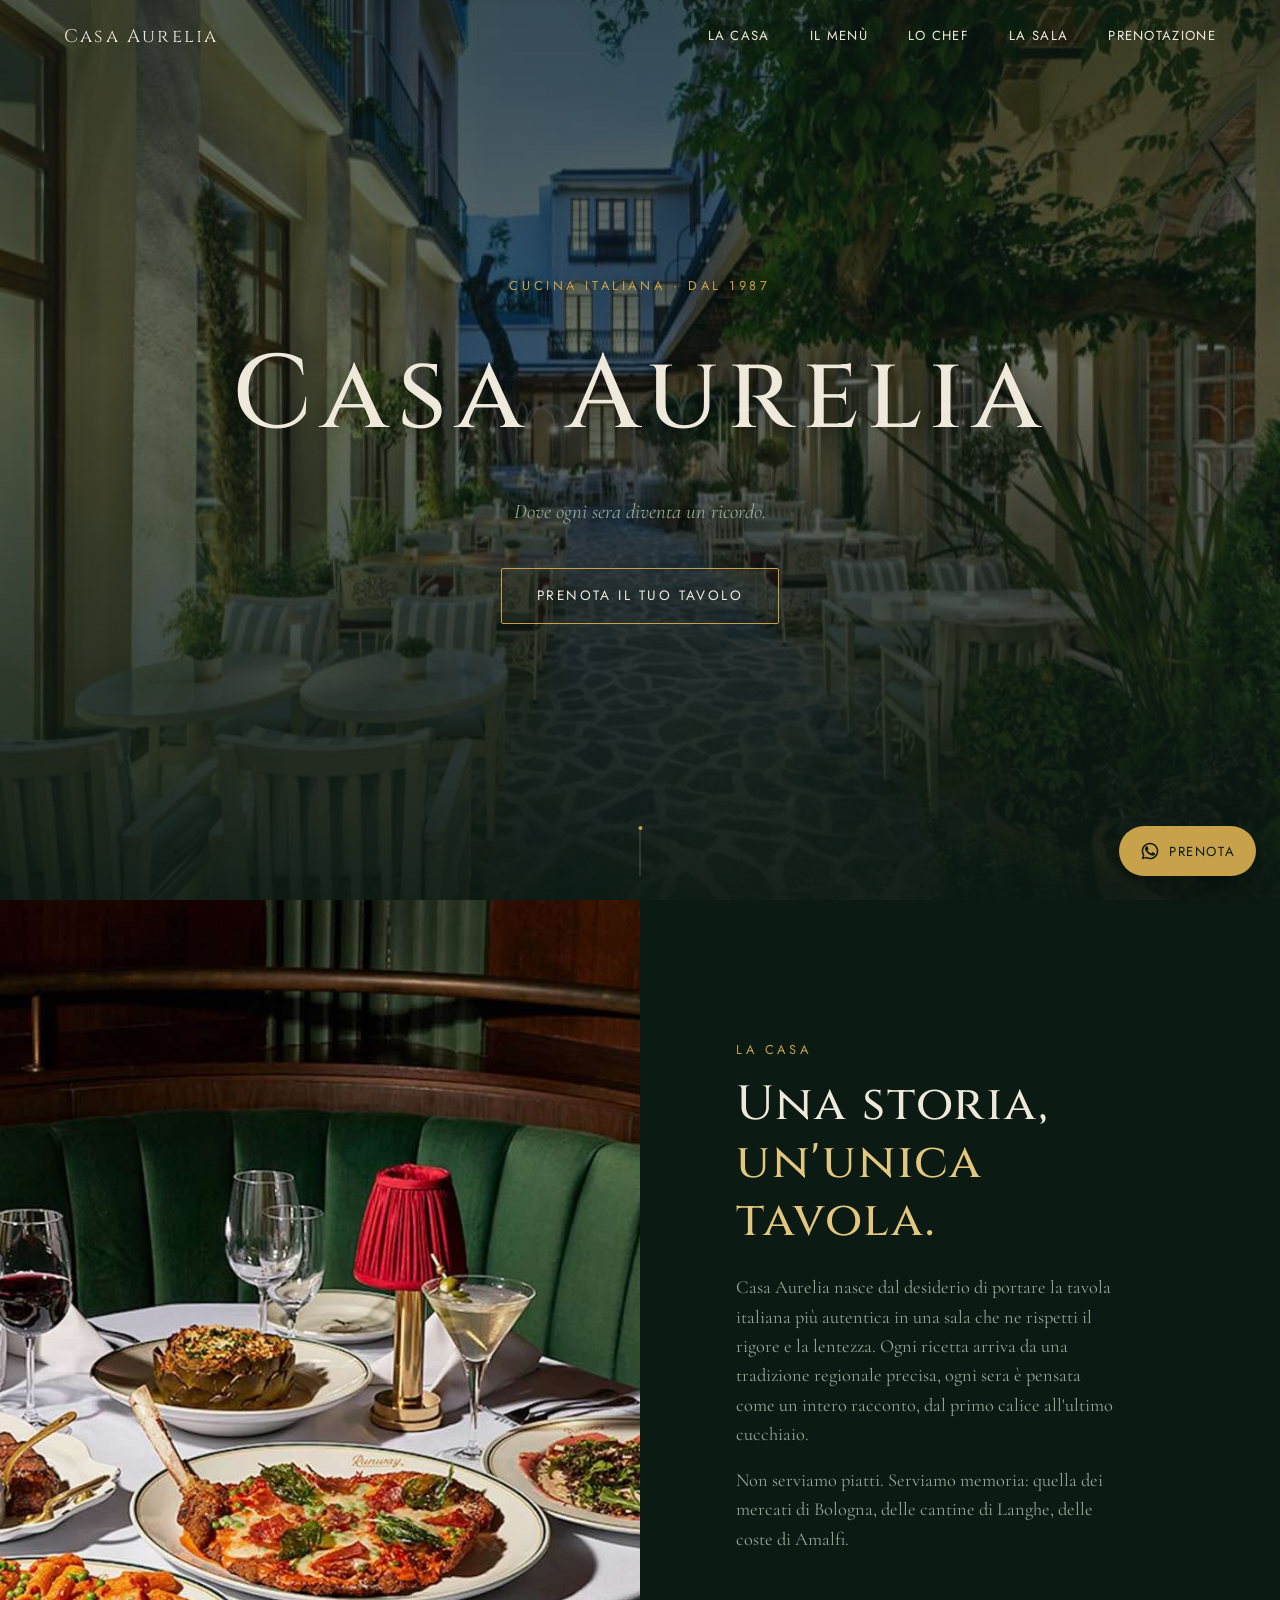
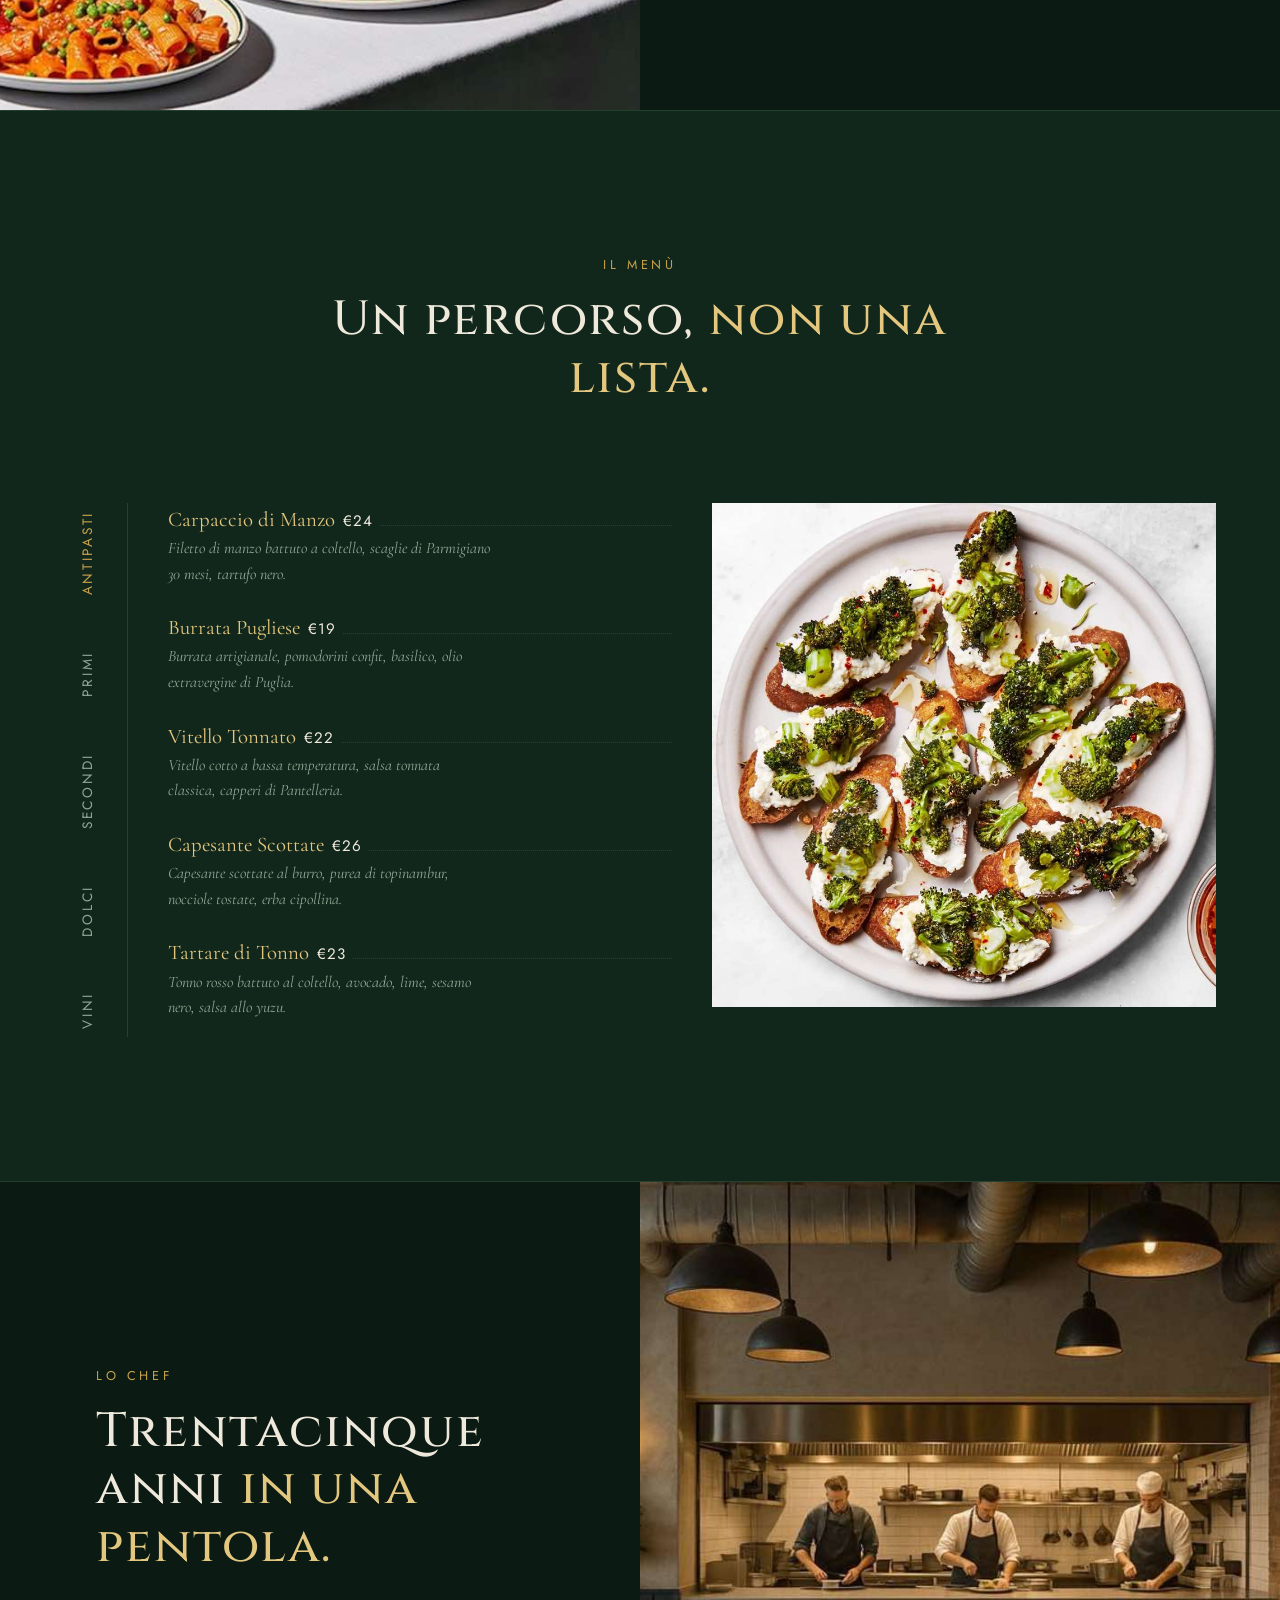
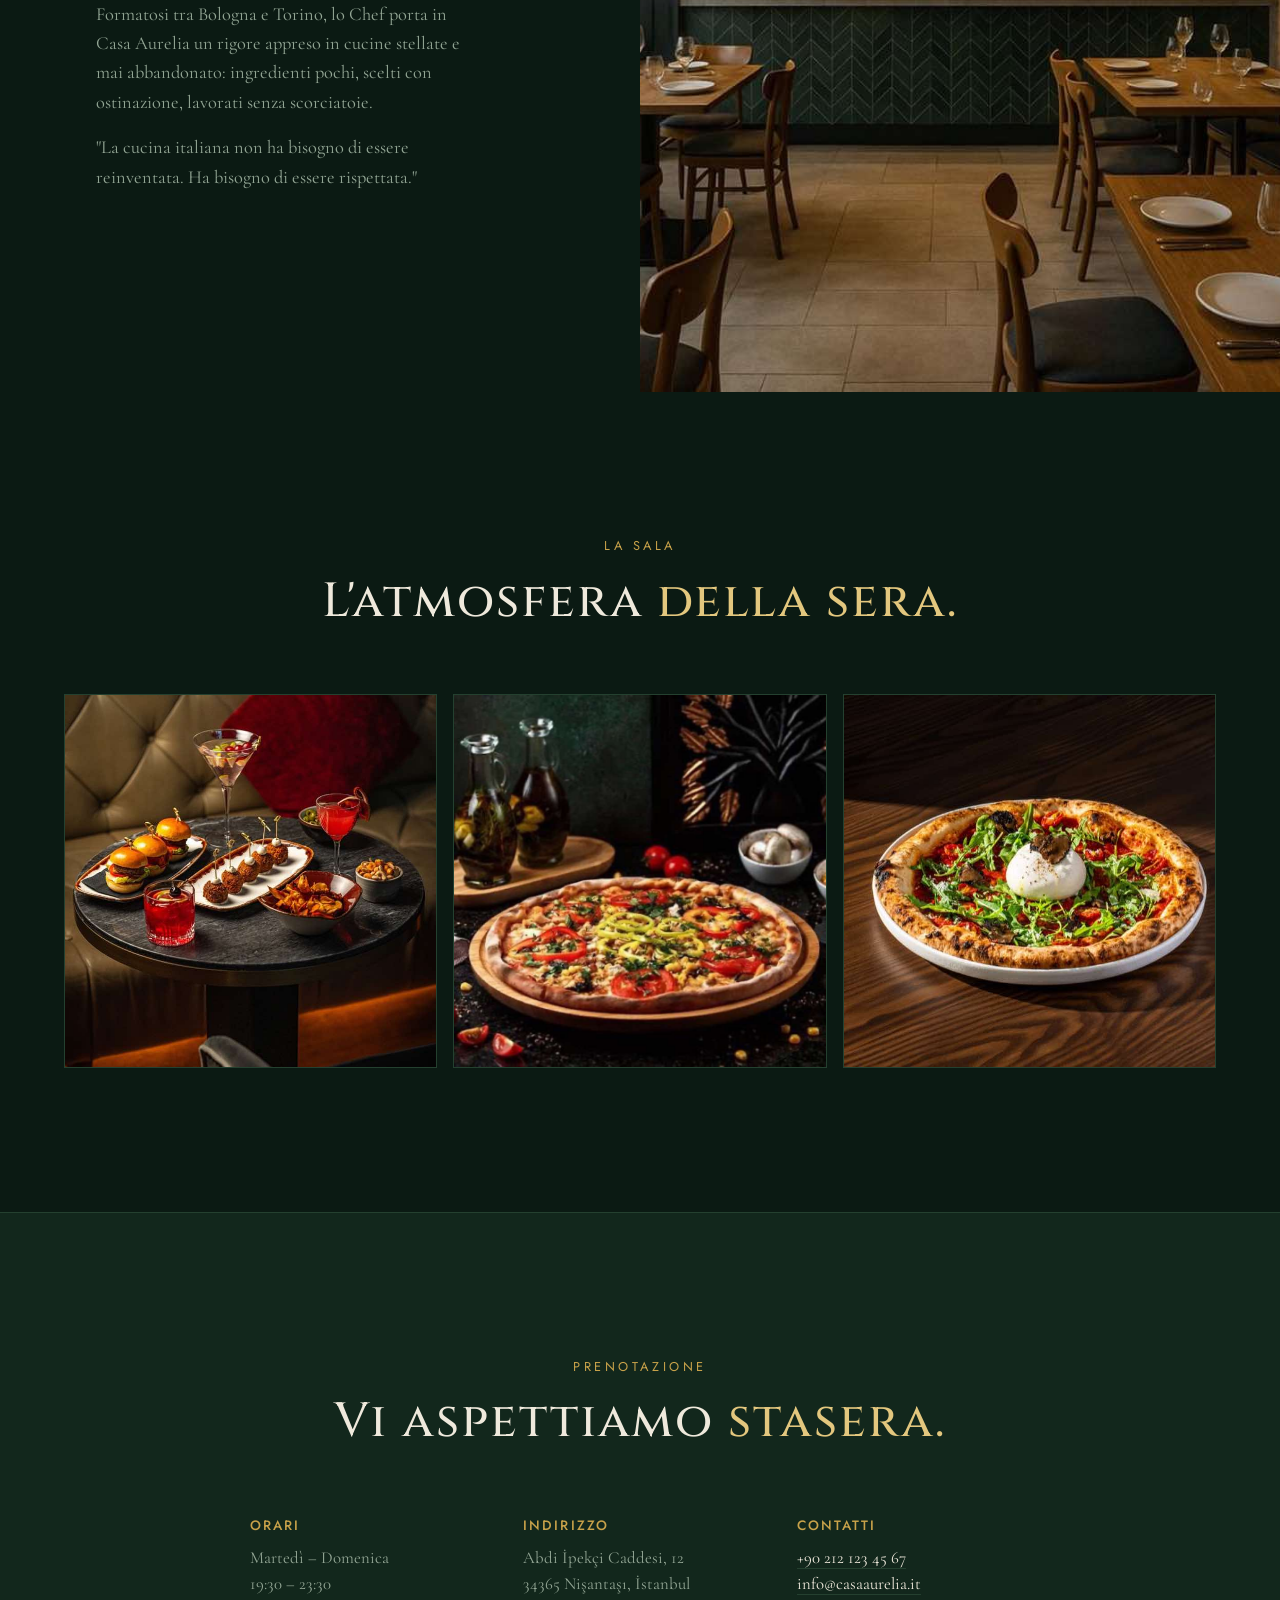
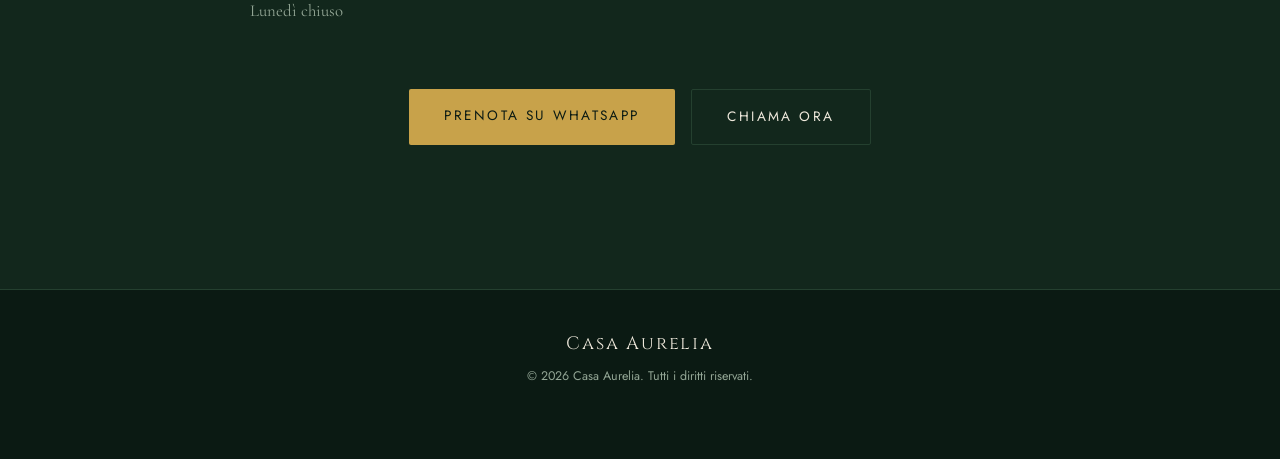
==== commit f544e974: "SEO ve GEO temeli: metadata, JSON-LD, sitemap, robots.txt - Title/description İstanbul odaklı ve rez" ====
--- a/index.html
+++ b/index.html
@@ -3,8 +3,126 @@
 <head>
 <meta charset="UTF-8">
 <meta name="viewport" content="width=device-width, initial-scale=1.0">
-<title>Casa Aurelia — Cucina Italiana</title>
-<meta name="description" content="Casa Aurelia — ristorante italiano di alta cucina. Prenota il tuo tavolo.">
+<title>Casa Aurelia | İstanbul'da İtalyan Restoranı — Rezervasyon Yapın</title>
+<meta name="description" content="Casa Aurelia, İstanbul Nişantaşı'nda otantik İtalyan mutfağı sunan üst düzey bir restorandır. Antipasti, ev yapımı pasta, et ve balık, İtalyan şarap seçkisi. Hemen masa ayırtın.">
+<link rel="canonical" href="https://casa-aurelia-restoran.vercel.app/">
+<meta name="robots" content="index, follow">
+
+<!-- ===== FAVICON ===== -->
+<link rel="icon" type="image/jpeg" href="fotoğraflar/FAVICON.jpg.jpeg">
+<link rel="apple-touch-icon" href="fotoğraflar/FAVICON.jpg.jpeg">
+
+<!-- ===== OPEN GRAPH / SOCIAL SHARE ===== -->
+<meta property="og:type" content="restaurant">
+<meta property="og:url" content="https://casa-aurelia-restoran.vercel.app/">
+<meta property="og:site_name" content="Casa Aurelia">
+<meta property="og:locale" content="tr_TR">
+<meta property="og:title" content="Casa Aurelia | İstanbul'da İtalyan Restoranı">
+<meta property="og:description" content="Nişantaşı'nda otantik İtalyan mutfağı. Antipasti, ev yapımı pasta, et ve balık, İtalyan şarap seçkisi. Rezervasyon için WhatsApp'tan yazın.">
+<meta property="og:image" content="https://raw.githubusercontent.com/ozkulmrt-stack/casa-aurelia-restoran/main/foto%C4%9Fraflar/OG.jpg.jpeg">
+<meta property="og:image:width" content="1201">
+<meta property="og:image:height" content="630">
+<meta name="twitter:card" content="summary_large_image">
+<meta name="twitter:title" content="Casa Aurelia | İstanbul'da İtalyan Restoranı">
+<meta name="twitter:description" content="Nişantaşı'nda otantik İtalyan mutfağı. Antipasti, ev yapımı pasta, et ve balık, İtalyan şarap seçkisi. Rezervasyon için WhatsApp'tan yazın.">
+<meta name="twitter:image" content="https://raw.githubusercontent.com/ozkulmrt-stack/casa-aurelia-restoran/main/foto%C4%9Fraflar/OG.jpg.jpeg">
+
+<!-- ===== YAPISAL VERİ (Schema.org / JSON-LD) ===== -->
+<!-- ===== MODIFICA QUI: adres, telefon, saatler placeholder — gerçek bilgilerle değiştir ===== -->
+<script type="application/ld+json">
+{
+  "@context": "https://schema.org",
+  "@type": "Restaurant",
+  "name": "Casa Aurelia",
+  "description": "İstanbul Nişantaşı'nda otantik İtalyan mutfağı sunan üst düzey restoran.",
+  "image": "https://raw.githubusercontent.com/ozkulmrt-stack/casa-aurelia-restoran/main/foto%C4%9Fraflar/OG.jpg.jpeg",
+  "url": "https://casa-aurelia-restoran.vercel.app/",
+  "telephone": "+90-212-123-45-67",
+  "email": "info@casaaurelia.it",
+  "servesCuisine": ["Italian", "Mediterranean"],
+  "priceRange": "€€€",
+  "acceptsReservations": "True",
+  "address": {
+    "@type": "PostalAddress",
+    "streetAddress": "Abdi İpekçi Caddesi, 12",
+    "addressLocality": "Şişli",
+    "addressRegion": "İstanbul",
+    "postalCode": "34365",
+    "addressCountry": "TR"
+  },
+  "openingHoursSpecification": [
+    {
+      "@type": "OpeningHoursSpecification",
+      "dayOfWeek": ["Tuesday", "Wednesday", "Thursday", "Friday", "Saturday", "Sunday"],
+      "opens": "19:30",
+      "closes": "23:30"
+    }
+  ],
+  "hasMenu": {
+    "@type": "Menu",
+    "name": "Il Menù",
+    "url": "https://casa-aurelia-restoran.vercel.app/#il-menu",
+    "hasMenuSection": [
+      {
+        "@type": "MenuSection",
+        "name": "Antipasti",
+        "hasMenuItem": [
+          { "@type": "MenuItem", "name": "Carpaccio di Manzo", "description": "Filetto di manzo battuto a coltello, scaglie di Parmigiano 30 mesi, tartufo nero.", "offers": { "@type": "Offer", "price": "24", "priceCurrency": "EUR" } },
+          { "@type": "MenuItem", "name": "Burrata Pugliese", "description": "Burrata artigianale, pomodorini confit, basilico, olio extravergine di Puglia.", "offers": { "@type": "Offer", "price": "19", "priceCurrency": "EUR" } },
+          { "@type": "MenuItem", "name": "Vitello Tonnato", "description": "Vitello cotto a bassa temperatura, salsa tonnata classica, capperi di Pantelleria.", "offers": { "@type": "Offer", "price": "22", "priceCurrency": "EUR" } },
+          { "@type": "MenuItem", "name": "Capesante Scottate", "description": "Capesante scottate al burro, purea di topinambur, nocciole tostate, erba cipollina.", "offers": { "@type": "Offer", "price": "26", "priceCurrency": "EUR" } },
+          { "@type": "MenuItem", "name": "Tartare di Tonno", "description": "Tonno rosso battuto al coltello, avocado, lime, sesamo nero, salsa allo yuzu.", "offers": { "@type": "Offer", "price": "23", "priceCurrency": "EUR" } }
+        ]
+      },
+      {
+        "@type": "MenuSection",
+        "name": "Primi",
+        "hasMenuItem": [
+          { "@type": "MenuItem", "name": "Tagliolini al Tartufo", "description": "Pasta fresca all'uovo, burro di malga, tartufo nero pregiato grattugiato al tavolo.", "offers": { "@type": "Offer", "price": "32", "priceCurrency": "EUR" } },
+          { "@type": "MenuItem", "name": "Risotto alla Milanese", "description": "Riso Carnaroli, midollo, zafferano di Navelli, riduzione di Barolo.", "offers": { "@type": "Offer", "price": "26", "priceCurrency": "EUR" } },
+          { "@type": "MenuItem", "name": "Agnolotti del Plin", "description": "Ripieno di tre arrosti, burro nocciola, salvia, Parmigiano stravecchio.", "offers": { "@type": "Offer", "price": "28", "priceCurrency": "EUR" } },
+          { "@type": "MenuItem", "name": "Pappardelle al Cinghiale", "description": "Pasta fresca larga, ragù di cinghiale brasato otto ore, bacche di ginepro.", "offers": { "@type": "Offer", "price": "27", "priceCurrency": "EUR" } },
+          { "@type": "MenuItem", "name": "Gnocchi di Patate al Gorgonzola", "description": "Gnocchi fatti in casa, fonduta di Gorgonzola DOP, noci caramellate.", "offers": { "@type": "Offer", "price": "24", "priceCurrency": "EUR" } }
+        ]
+      },
+      {
+        "@type": "MenuSection",
+        "name": "Secondi",
+        "hasMenuItem": [
+          { "@type": "MenuItem", "name": "Branzino in Crosta", "description": "Branzino selvaggio in crosta di sale, verdure di stagione, salsa al limone di Amalfi.", "offers": { "@type": "Offer", "price": "38", "priceCurrency": "EUR" } },
+          { "@type": "MenuItem", "name": "Tomahawk alla Fiorentina", "description": "Razza Chianina, cottura alla brace, rosmarino, olio extravergine toscano. Per due persone.", "offers": { "@type": "Offer", "price": "68", "priceCurrency": "EUR" } },
+          { "@type": "MenuItem", "name": "Ossobuco alla Milanese", "description": "Stinco di vitello brasato otto ore, gremolada, risotto allo zafferano.", "offers": { "@type": "Offer", "price": "36", "priceCurrency": "EUR" } },
+          { "@type": "MenuItem", "name": "Costoletta alla Milanese", "description": "Costoletta di vitello impanata e fritta nel burro chiarificato, insalata di rucola.", "offers": { "@type": "Offer", "price": "34", "priceCurrency": "EUR" } },
+          { "@type": "MenuItem", "name": "Anatra all'Arancia", "description": "Petto d'anatra scottato, riduzione all'arancia amara, purea di sedano rapa.", "offers": { "@type": "Offer", "price": "39", "priceCurrency": "EUR" } }
+        ]
+      },
+      {
+        "@type": "MenuSection",
+        "name": "Dolci",
+        "hasMenuItem": [
+          { "@type": "MenuItem", "name": "Tiramisù della Casa", "description": "Savoiardi al caffè, mascarpone di Lodi, cacao amaro, ricetta originale del 1987.", "offers": { "@type": "Offer", "price": "14", "priceCurrency": "EUR" } },
+          { "@type": "MenuItem", "name": "Panna Cotta ai Frutti di Bosco", "description": "Panna cotta alla vaniglia del Madagascar, coulis di frutti di bosco freschi.", "offers": { "@type": "Offer", "price": "12", "priceCurrency": "EUR" } },
+          { "@type": "MenuItem", "name": "Cannoli Siciliani", "description": "Cialda croccante, ricotta di pecora, canditi, pistacchio di Bronte.", "offers": { "@type": "Offer", "price": "13", "priceCurrency": "EUR" } },
+          { "@type": "MenuItem", "name": "Torta Caprese", "description": "Torta al cioccolato fondente e mandorle, senza farina, gelato alla vaniglia.", "offers": { "@type": "Offer", "price": "13", "priceCurrency": "EUR" } },
+          { "@type": "MenuItem", "name": "Semifreddo al Torroncino", "description": "Semifreddo al torrone di Cremona, croccante di nocciole, salsa al caramello.", "offers": { "@type": "Offer", "price": "12", "priceCurrency": "EUR" } }
+        ]
+      },
+      {
+        "@type": "MenuSection",
+        "name": "Vini",
+        "hasMenuItem": [
+          { "@type": "MenuItem", "name": "Barolo DOCG, Langhe", "description": "Nebbiolo in purezza, invecchiamento 5 anni in botte grande.", "offers": { "@type": "Offer", "price": "95", "priceCurrency": "EUR" } },
+          { "@type": "MenuItem", "name": "Franciacorta Brut Riserva", "description": "Metodo classico, Chardonnay e Pinot Nero, sboccatura tardiva.", "offers": { "@type": "Offer", "price": "78", "priceCurrency": "EUR" } },
+          { "@type": "MenuItem", "name": "Amarone della Valpolicella", "description": "Uve appassite, corpo pieno, note di ciliegia matura e spezie dolci.", "offers": { "@type": "Offer", "price": "88", "priceCurrency": "EUR" } },
+          { "@type": "MenuItem", "name": "Brunello di Montalcino", "description": "Sangiovese Grosso, invecchiamento minimo 5 anni, struttura e tannini eleganti.", "offers": { "@type": "Offer", "price": "110", "priceCurrency": "EUR" } },
+          { "@type": "MenuItem", "name": "Vermentino di Gallura", "description": "Bianco sardo minerale, note di agrumi e macchia mediterranea, servito fresco.", "offers": { "@type": "Offer", "price": "52", "priceCurrency": "EUR" } }
+        ]
+      }
+    ]
+  }
+}
+</script>
+
 <link rel="preconnect" href="https://fonts.googleapis.com">
 <link rel="preconnect" href="https://fonts.gstatic.com" crossorigin>
 <link href="https://fonts.googleapis.com/css2?family=Cinzel:wght@400;500;600&family=Cormorant+Garamond:ital,wght@0,400;0,500;0,600;1,400;1,500&family=Jost:wght@300;400;500&display=swap" rel="stylesheet">
@@ -287,18 +405,18 @@
       </div>
       <div class="info-block">
         <h3>Indirizzo</h3>
-        <p>Via dei Cavalieri, 12<br>20121 Milano, Italia</p>
+        <p>Abdi İpekçi Caddesi, 12<br>34365 Nişantaşı, İstanbul</p>
       </div>
       <div class="info-block">
         <h3>Contatti</h3>
-        <p><a href="tel:+390212345678" class="info-link">+39 02 1234 5678</a><br>
+        <p><a href="tel:+902121234567" class="info-link">+90 212 123 45 67</a><br>
         <a href="mailto:info@casaaurelia.it" class="info-link">info@casaaurelia.it</a></p>
       </div>
     </div>
 
     <div class="prenotazione__cta">
       <a href="#" class="btn btn--solid" id="whatsappBtnMain">Prenota su WhatsApp</a>
-      <a href="tel:+390212345678" class="btn btn--outline">Chiama ora</a>
+      <a href="tel:+902121234567" class="btn btn--outline">Chiama ora</a>
     </div>
   </div>
 </section>
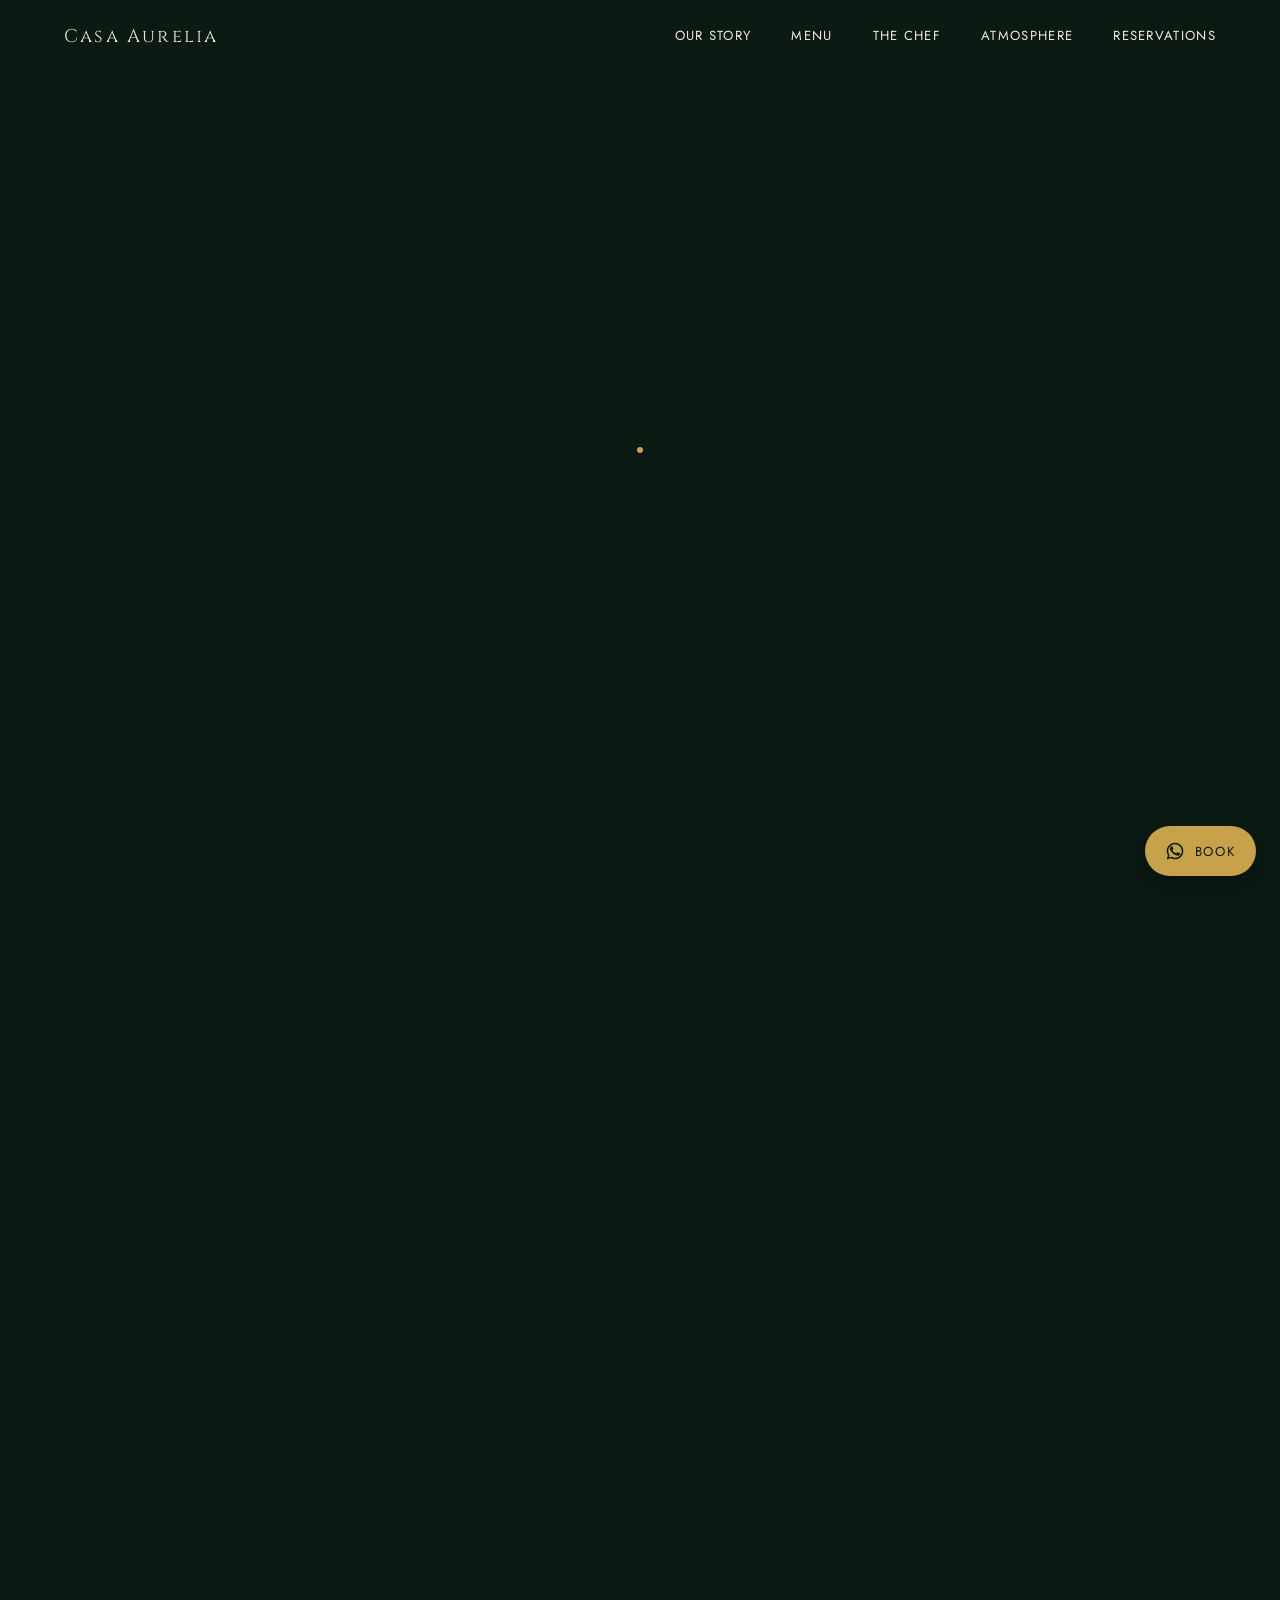
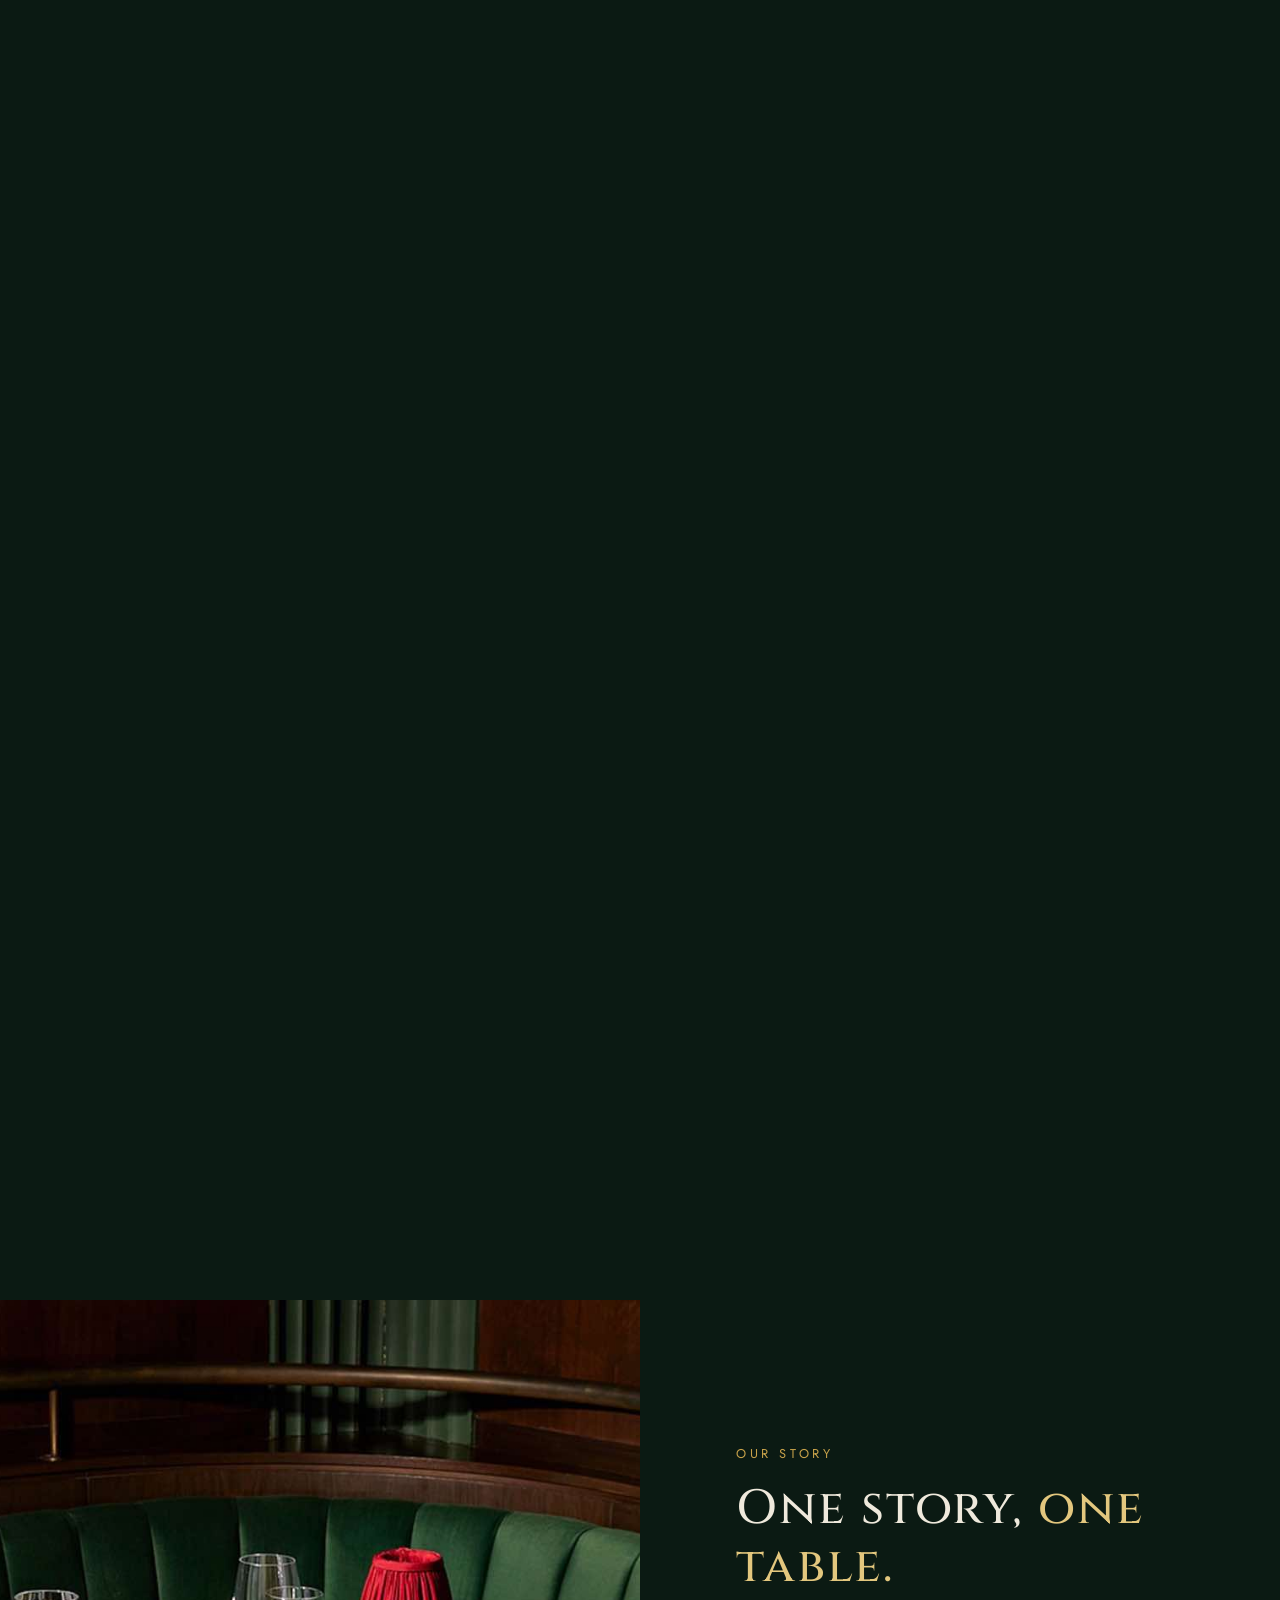
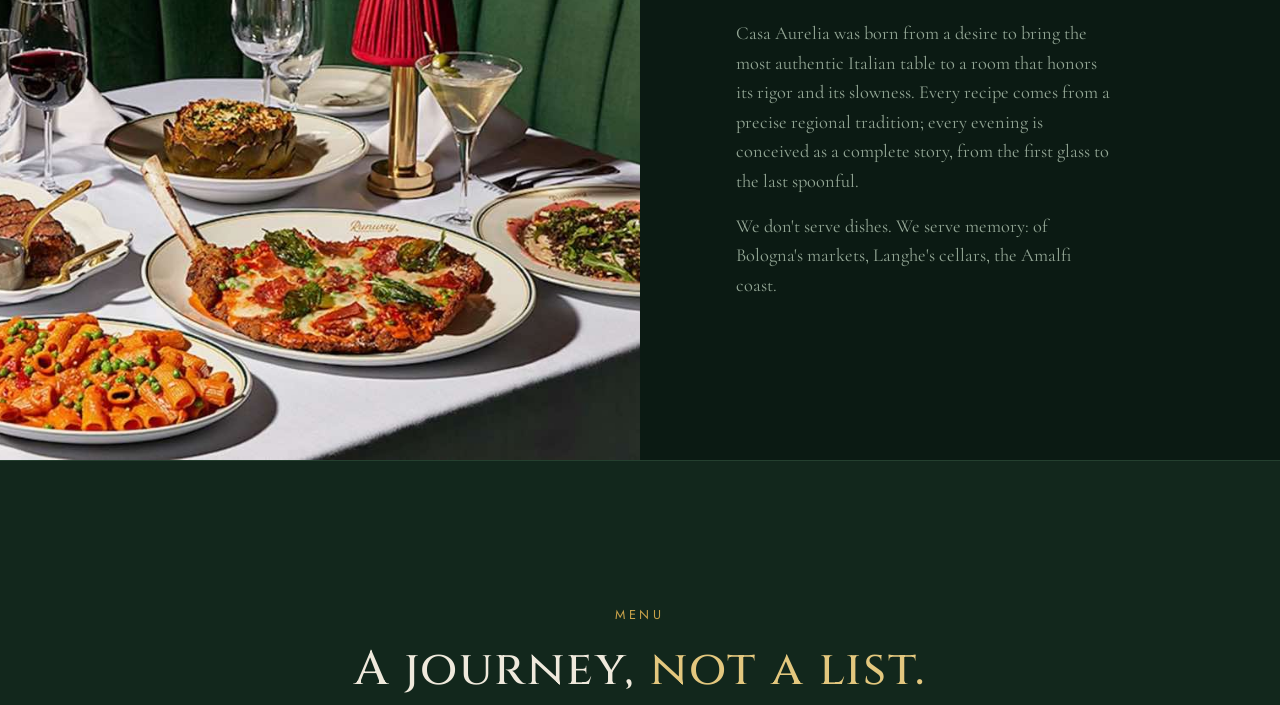
==== commit ee8bb627: "Hero scroll-scrub video, smooth scroll ve site genelinde tasarım güncellemeleri Co-Authored-By: Clau" ====
--- a/index.html
+++ b/index.html
@@ -1,10 +1,10 @@
 <!DOCTYPE html>
-<html lang="it">
+<html lang="en">
 <head>
 <meta charset="UTF-8">
 <meta name="viewport" content="width=device-width, initial-scale=1.0">
-<title>Casa Aurelia | İstanbul'da İtalyan Restoranı — Rezervasyon Yapın</title>
-<meta name="description" content="Casa Aurelia, İstanbul Nişantaşı'nda otantik İtalyan mutfağı sunan üst düzey bir restorandır. Antipasti, ev yapımı pasta, et ve balık, İtalyan şarap seçkisi. Hemen masa ayırtın.">
+<title>Casa Aurelia | Italian Restaurant in Istanbul — Book Your Table</title>
+<meta name="description" content="Casa Aurelia is a fine-dining Italian restaurant in Nişantaşı, Istanbul. Antipasti, handmade pasta, meat and fish, a curated Italian wine list. Reserve your table today.">
 <link rel="canonical" href="https://casa-aurelia-restoran.vercel.app/">
 <meta name="robots" content="index, follow">
 
@@ -16,31 +16,31 @@
 <meta property="og:type" content="restaurant">
 <meta property="og:url" content="https://casa-aurelia-restoran.vercel.app/">
 <meta property="og:site_name" content="Casa Aurelia">
-<meta property="og:locale" content="tr_TR">
-<meta property="og:title" content="Casa Aurelia | İstanbul'da İtalyan Restoranı">
-<meta property="og:description" content="Nişantaşı'nda otantik İtalyan mutfağı. Antipasti, ev yapımı pasta, et ve balık, İtalyan şarap seçkisi. Rezervasyon için WhatsApp'tan yazın.">
+<meta property="og:locale" content="en_US">
+<meta property="og:title" content="Casa Aurelia | Italian Restaurant in Istanbul">
+<meta property="og:description" content="Authentic Italian cuisine in Nişantaşı. Antipasti, handmade pasta, meat and fish, a curated Italian wine list. Message us on WhatsApp to reserve.">
 <meta property="og:image" content="https://raw.githubusercontent.com/ozkulmrt-stack/casa-aurelia-restoran/main/foto%C4%9Fraflar/OG.jpg.jpeg">
 <meta property="og:image:width" content="1201">
 <meta property="og:image:height" content="630">
 <meta name="twitter:card" content="summary_large_image">
-<meta name="twitter:title" content="Casa Aurelia | İstanbul'da İtalyan Restoranı">
-<meta name="twitter:description" content="Nişantaşı'nda otantik İtalyan mutfağı. Antipasti, ev yapımı pasta, et ve balık, İtalyan şarap seçkisi. Rezervasyon için WhatsApp'tan yazın.">
+<meta name="twitter:title" content="Casa Aurelia | Italian Restaurant in Istanbul">
+<meta name="twitter:description" content="Authentic Italian cuisine in Nişantaşı. Antipasti, handmade pasta, meat and fish, a curated Italian wine list. Message us on WhatsApp to reserve.">
 <meta name="twitter:image" content="https://raw.githubusercontent.com/ozkulmrt-stack/casa-aurelia-restoran/main/foto%C4%9Fraflar/OG.jpg.jpeg">
 
-<!-- ===== YAPISAL VERİ (Schema.org / JSON-LD) ===== -->
-<!-- ===== MODIFICA QUI: adres, telefon, saatler placeholder — gerçek bilgilerle değiştir ===== -->
+<!-- ===== STRUCTURED DATA (Schema.org / JSON-LD) ===== -->
+<!-- ===== EDIT HERE: address, phone, hours are placeholders — replace with real details ===== -->
 <script type="application/ld+json">
 {
   "@context": "https://schema.org",
   "@type": "Restaurant",
   "name": "Casa Aurelia",
-  "description": "İstanbul Nişantaşı'nda otantik İtalyan mutfağı sunan üst düzey restoran.",
+  "description": "A fine-dining Italian restaurant in Nişantaşı, Istanbul.",
   "image": "https://raw.githubusercontent.com/ozkulmrt-stack/casa-aurelia-restoran/main/foto%C4%9Fraflar/OG.jpg.jpeg",
   "url": "https://casa-aurelia-restoran.vercel.app/",
   "telephone": "+90-212-123-45-67",
   "email": "info@casaaurelia.it",
   "servesCuisine": ["Italian", "Mediterranean"],
-  "priceRange": "€€€",
+  "priceRange": "₺₺₺",
   "acceptsReservations": "True",
   "address": {
     "@type": "PostalAddress",
@@ -60,62 +60,62 @@
   ],
   "hasMenu": {
     "@type": "Menu",
-    "name": "Il Menù",
+    "name": "Menu",
     "url": "https://casa-aurelia-restoran.vercel.app/#il-menu",
     "hasMenuSection": [
       {
         "@type": "MenuSection",
         "name": "Antipasti",
         "hasMenuItem": [
-          { "@type": "MenuItem", "name": "Carpaccio di Manzo", "description": "Filetto di manzo battuto a coltello, scaglie di Parmigiano 30 mesi, tartufo nero.", "offers": { "@type": "Offer", "price": "24", "priceCurrency": "EUR" } },
-          { "@type": "MenuItem", "name": "Burrata Pugliese", "description": "Burrata artigianale, pomodorini confit, basilico, olio extravergine di Puglia.", "offers": { "@type": "Offer", "price": "19", "priceCurrency": "EUR" } },
-          { "@type": "MenuItem", "name": "Vitello Tonnato", "description": "Vitello cotto a bassa temperatura, salsa tonnata classica, capperi di Pantelleria.", "offers": { "@type": "Offer", "price": "22", "priceCurrency": "EUR" } },
-          { "@type": "MenuItem", "name": "Capesante Scottate", "description": "Capesante scottate al burro, purea di topinambur, nocciole tostate, erba cipollina.", "offers": { "@type": "Offer", "price": "26", "priceCurrency": "EUR" } },
-          { "@type": "MenuItem", "name": "Tartare di Tonno", "description": "Tonno rosso battuto al coltello, avocado, lime, sesamo nero, salsa allo yuzu.", "offers": { "@type": "Offer", "price": "23", "priceCurrency": "EUR" } }
+          { "@type": "MenuItem", "name": "Carpaccio di Manzo", "description": "Hand-cut beef tenderloin, shavings of 30-month Parmigiano, black truffle.", "offers": { "@type": "Offer", "price": "960", "priceCurrency": "TRY" } },
+          { "@type": "MenuItem", "name": "Burrata Pugliese", "description": "Artisanal burrata, confit cherry tomatoes, basil, extra virgin olive oil from Puglia.", "offers": { "@type": "Offer", "price": "760", "priceCurrency": "TRY" } },
+          { "@type": "MenuItem", "name": "Vitello Tonnato", "description": "Slow-cooked veal, classic tuna sauce, Pantelleria capers.", "offers": { "@type": "Offer", "price": "880", "priceCurrency": "TRY" } },
+          { "@type": "MenuItem", "name": "Capesante Scottate", "description": "Butter-seared scallops, Jerusalem artichoke purée, toasted hazelnuts, chives.", "offers": { "@type": "Offer", "price": "1040", "priceCurrency": "TRY" } },
+          { "@type": "MenuItem", "name": "Tartare di Tonno", "description": "Hand-cut bluefin tuna, avocado, lime, black sesame, yuzu sauce.", "offers": { "@type": "Offer", "price": "920", "priceCurrency": "TRY" } }
         ]
       },
       {
         "@type": "MenuSection",
         "name": "Primi",
         "hasMenuItem": [
-          { "@type": "MenuItem", "name": "Tagliolini al Tartufo", "description": "Pasta fresca all'uovo, burro di malga, tartufo nero pregiato grattugiato al tavolo.", "offers": { "@type": "Offer", "price": "32", "priceCurrency": "EUR" } },
-          { "@type": "MenuItem", "name": "Risotto alla Milanese", "description": "Riso Carnaroli, midollo, zafferano di Navelli, riduzione di Barolo.", "offers": { "@type": "Offer", "price": "26", "priceCurrency": "EUR" } },
-          { "@type": "MenuItem", "name": "Agnolotti del Plin", "description": "Ripieno di tre arrosti, burro nocciola, salvia, Parmigiano stravecchio.", "offers": { "@type": "Offer", "price": "28", "priceCurrency": "EUR" } },
-          { "@type": "MenuItem", "name": "Pappardelle al Cinghiale", "description": "Pasta fresca larga, ragù di cinghiale brasato otto ore, bacche di ginepro.", "offers": { "@type": "Offer", "price": "27", "priceCurrency": "EUR" } },
-          { "@type": "MenuItem", "name": "Gnocchi di Patate al Gorgonzola", "description": "Gnocchi fatti in casa, fonduta di Gorgonzola DOP, noci caramellate.", "offers": { "@type": "Offer", "price": "24", "priceCurrency": "EUR" } }
+          { "@type": "MenuItem", "name": "Tagliolini al Tartufo", "description": "Fresh egg pasta, alpine butter, prized black truffle shaved tableside.", "offers": { "@type": "Offer", "price": "1280", "priceCurrency": "TRY" } },
+          { "@type": "MenuItem", "name": "Risotto alla Milanese", "description": "Carnaroli rice, bone marrow, Navelli saffron, Barolo reduction.", "offers": { "@type": "Offer", "price": "1040", "priceCurrency": "TRY" } },
+          { "@type": "MenuItem", "name": "Agnolotti del Plin", "description": "Filled with three roasted meats, brown butter, sage, aged Parmigiano.", "offers": { "@type": "Offer", "price": "1120", "priceCurrency": "TRY" } },
+          { "@type": "MenuItem", "name": "Pappardelle al Cinghiale", "description": "Wide fresh pasta, eight-hour braised wild boar ragù, juniper berries.", "offers": { "@type": "Offer", "price": "1080", "priceCurrency": "TRY" } },
+          { "@type": "MenuItem", "name": "Gnocchi di Patate al Gorgonzola", "description": "Handmade potato gnocchi, Gorgonzola DOP fondue, caramelized walnuts.", "offers": { "@type": "Offer", "price": "960", "priceCurrency": "TRY" } }
         ]
       },
       {
         "@type": "MenuSection",
         "name": "Secondi",
         "hasMenuItem": [
-          { "@type": "MenuItem", "name": "Branzino in Crosta", "description": "Branzino selvaggio in crosta di sale, verdure di stagione, salsa al limone di Amalfi.", "offers": { "@type": "Offer", "price": "38", "priceCurrency": "EUR" } },
-          { "@type": "MenuItem", "name": "Tomahawk alla Fiorentina", "description": "Razza Chianina, cottura alla brace, rosmarino, olio extravergine toscano. Per due persone.", "offers": { "@type": "Offer", "price": "68", "priceCurrency": "EUR" } },
-          { "@type": "MenuItem", "name": "Ossobuco alla Milanese", "description": "Stinco di vitello brasato otto ore, gremolada, risotto allo zafferano.", "offers": { "@type": "Offer", "price": "36", "priceCurrency": "EUR" } },
-          { "@type": "MenuItem", "name": "Costoletta alla Milanese", "description": "Costoletta di vitello impanata e fritta nel burro chiarificato, insalata di rucola.", "offers": { "@type": "Offer", "price": "34", "priceCurrency": "EUR" } },
-          { "@type": "MenuItem", "name": "Anatra all'Arancia", "description": "Petto d'anatra scottato, riduzione all'arancia amara, purea di sedano rapa.", "offers": { "@type": "Offer", "price": "39", "priceCurrency": "EUR" } }
+          { "@type": "MenuItem", "name": "Branzino in Crosta", "description": "Wild sea bass in a salt crust, seasonal vegetables, Amalfi lemon sauce.", "offers": { "@type": "Offer", "price": "1520", "priceCurrency": "TRY" } },
+          { "@type": "MenuItem", "name": "Tomahawk alla Fiorentina", "description": "Chianina beef, charcoal-grilled, rosemary, Tuscan extra virgin olive oil. For two.", "offers": { "@type": "Offer", "price": "2720", "priceCurrency": "TRY" } },
+          { "@type": "MenuItem", "name": "Ossobuco alla Milanese", "description": "Eight-hour braised veal shank, gremolata, saffron risotto.", "offers": { "@type": "Offer", "price": "1440", "priceCurrency": "TRY" } },
+          { "@type": "MenuItem", "name": "Costoletta alla Milanese", "description": "Breaded veal cutlet fried in clarified butter, arugula salad.", "offers": { "@type": "Offer", "price": "1360", "priceCurrency": "TRY" } },
+          { "@type": "MenuItem", "name": "Anatra all'Arancia", "description": "Seared duck breast, bitter orange reduction, celery root purée.", "offers": { "@type": "Offer", "price": "1560", "priceCurrency": "TRY" } }
         ]
       },
       {
         "@type": "MenuSection",
         "name": "Dolci",
         "hasMenuItem": [
-          { "@type": "MenuItem", "name": "Tiramisù della Casa", "description": "Savoiardi al caffè, mascarpone di Lodi, cacao amaro, ricetta originale del 1987.", "offers": { "@type": "Offer", "price": "14", "priceCurrency": "EUR" } },
-          { "@type": "MenuItem", "name": "Panna Cotta ai Frutti di Bosco", "description": "Panna cotta alla vaniglia del Madagascar, coulis di frutti di bosco freschi.", "offers": { "@type": "Offer", "price": "12", "priceCurrency": "EUR" } },
-          { "@type": "MenuItem", "name": "Cannoli Siciliani", "description": "Cialda croccante, ricotta di pecora, canditi, pistacchio di Bronte.", "offers": { "@type": "Offer", "price": "13", "priceCurrency": "EUR" } },
-          { "@type": "MenuItem", "name": "Torta Caprese", "description": "Torta al cioccolato fondente e mandorle, senza farina, gelato alla vaniglia.", "offers": { "@type": "Offer", "price": "13", "priceCurrency": "EUR" } },
-          { "@type": "MenuItem", "name": "Semifreddo al Torroncino", "description": "Semifreddo al torrone di Cremona, croccante di nocciole, salsa al caramello.", "offers": { "@type": "Offer", "price": "12", "priceCurrency": "EUR" } }
+          { "@type": "MenuItem", "name": "Tiramisù della Casa", "description": "Coffee-soaked ladyfingers, Lodi mascarpone, bitter cocoa, original 1987 recipe.", "offers": { "@type": "Offer", "price": "560", "priceCurrency": "TRY" } },
+          { "@type": "MenuItem", "name": "Panna Cotta ai Frutti di Bosco", "description": "Madagascar vanilla panna cotta, fresh mixed berry coulis.", "offers": { "@type": "Offer", "price": "480", "priceCurrency": "TRY" } },
+          { "@type": "MenuItem", "name": "Cannoli Siciliani", "description": "Crisp shell, sheep's milk ricotta, candied fruit, Bronte pistachio.", "offers": { "@type": "Offer", "price": "520", "priceCurrency": "TRY" } },
+          { "@type": "MenuItem", "name": "Torta Caprese", "description": "Flourless dark chocolate and almond cake, vanilla gelato.", "offers": { "@type": "Offer", "price": "520", "priceCurrency": "TRY" } },
+          { "@type": "MenuItem", "name": "Semifreddo al Torroncino", "description": "Cremona nougat semifreddo, hazelnut crunch, caramel sauce.", "offers": { "@type": "Offer", "price": "480", "priceCurrency": "TRY" } }
         ]
       },
       {
         "@type": "MenuSection",
         "name": "Vini",
         "hasMenuItem": [
-          { "@type": "MenuItem", "name": "Barolo DOCG, Langhe", "description": "Nebbiolo in purezza, invecchiamento 5 anni in botte grande.", "offers": { "@type": "Offer", "price": "95", "priceCurrency": "EUR" } },
-          { "@type": "MenuItem", "name": "Franciacorta Brut Riserva", "description": "Metodo classico, Chardonnay e Pinot Nero, sboccatura tardiva.", "offers": { "@type": "Offer", "price": "78", "priceCurrency": "EUR" } },
-          { "@type": "MenuItem", "name": "Amarone della Valpolicella", "description": "Uve appassite, corpo pieno, note di ciliegia matura e spezie dolci.", "offers": { "@type": "Offer", "price": "88", "priceCurrency": "EUR" } },
-          { "@type": "MenuItem", "name": "Brunello di Montalcino", "description": "Sangiovese Grosso, invecchiamento minimo 5 anni, struttura e tannini eleganti.", "offers": { "@type": "Offer", "price": "110", "priceCurrency": "EUR" } },
-          { "@type": "MenuItem", "name": "Vermentino di Gallura", "description": "Bianco sardo minerale, note di agrumi e macchia mediterranea, servito fresco.", "offers": { "@type": "Offer", "price": "52", "priceCurrency": "EUR" } }
+          { "@type": "MenuItem", "name": "Barolo DOCG, Langhe", "description": "Pure Nebbiolo, aged 5 years in large oak casks.", "offers": { "@type": "Offer", "price": "3800", "priceCurrency": "TRY" } },
+          { "@type": "MenuItem", "name": "Franciacorta Brut Riserva", "description": "Classic method, Chardonnay and Pinot Nero, late disgorgement.", "offers": { "@type": "Offer", "price": "3120", "priceCurrency": "TRY" } },
+          { "@type": "MenuItem", "name": "Amarone della Valpolicella", "description": "Dried-grape method, full-bodied, notes of ripe cherry and sweet spice.", "offers": { "@type": "Offer", "price": "3520", "priceCurrency": "TRY" } },
+          { "@type": "MenuItem", "name": "Brunello di Montalcino", "description": "Sangiovese Grosso, aged a minimum of 5 years, structured with elegant tannins.", "offers": { "@type": "Offer", "price": "4400", "priceCurrency": "TRY" } },
+          { "@type": "MenuItem", "name": "Vermentino di Gallura", "description": "Mineral Sardinian white, notes of citrus and Mediterranean scrub, served chilled.", "offers": { "@type": "Offer", "price": "2080", "priceCurrency": "TRY" } }
         ]
       }
     ]
@@ -125,83 +125,108 @@
 
 <link rel="preconnect" href="https://fonts.googleapis.com">
 <link rel="preconnect" href="https://fonts.gstatic.com" crossorigin>
-<link href="https://fonts.googleapis.com/css2?family=Cinzel:wght@400;500;600&family=Cormorant+Garamond:ital,wght@0,400;0,500;0,600;1,400;1,500&family=Jost:wght@300;400;500&display=swap" rel="stylesheet">
 <link rel="stylesheet" href="css/style.css">
+<!-- Fonts are loaded non-render-blocking: preload + swap to stylesheet on load -->
+<link rel="preload" as="style" href="https://fonts.googleapis.com/css2?family=Cinzel:wght@400;500&family=Cormorant+Garamond:ital,wght@0,400;1,400&family=Jost:wght@400&display=swap" onload="this.onload=null;this.rel='stylesheet'">
+<noscript>
+  <link rel="stylesheet" href="https://fonts.googleapis.com/css2?family=Cinzel:wght@400;500&family=Cormorant+Garamond:ital,wght@0,400;1,400&family=Jost:wght@400&display=swap">
+  <style>[data-reveal]{opacity:1 !important;transform:none !important;}</style>
+</noscript>
+<!-- Motion stack: self-hosted, deferred, order-critical.
+     smooth-scroll.js registers ScrollTrigger + publishes window.__lenis;
+     hero-scrub.js depends on both, so it must load after. main.js is last
+     so its heroParallax()-free IIFEs still run after DOM is complete. -->
+<script defer src="js/vendor/gsap-3.13.0.min.js"></script>
+<script defer src="js/vendor/ScrollTrigger-3.13.0.min.js"></script>
+<script defer src="js/vendor/lenis-1.3.11.min.js"></script>
+<script defer src="js/smooth-scroll.js"></script>
+<script defer src="js/hero-scrub.js"></script>
+<script defer src="js/main.js"></script>
 </head>
 <body>
+
+<a href="#main" class="skip-link">Skip to content</a>
 
 <!-- ===== NAV ===== -->
 <header class="nav" id="nav">
   <a href="#top" class="nav__brand">Casa Aurelia</a>
   <nav class="nav__links">
-    <a href="#la-casa">La Casa</a>
-    <a href="#il-menu">Il Menù</a>
-    <a href="#lo-chef">Lo Chef</a>
-    <a href="#la-sala">La Sala</a>
-    <a href="#prenotazione">Prenotazione</a>
+    <a href="#la-casa">Our Story</a>
+    <a href="#il-menu">Menu</a>
+    <a href="#lo-chef">The Chef</a>
+    <a href="#la-sala">Atmosphere</a>
+    <a href="#prenotazione">Reservations</a>
   </nav>
-  <button class="nav__toggle" id="navToggle" aria-label="Apri il menù di navigazione" aria-expanded="false" aria-controls="navLinksMobile">
+  <button class="nav__toggle" id="navToggle" aria-label="Open navigation menu" aria-expanded="false" aria-controls="navLinksMobile">
     <span></span><span></span><span></span>
   </button>
 </header>
 
-<div class="nav-mobile" id="navLinksMobile">
-  <a href="#la-casa">La Casa</a>
-  <a href="#il-menu">Il Menù</a>
-  <a href="#lo-chef">Lo Chef</a>
-  <a href="#la-sala">La Sala</a>
-  <a href="#prenotazione">Prenotazione</a>
+<div class="nav-mobile" id="navLinksMobile" aria-hidden="true">
+  <a href="#la-casa">Our Story</a>
+  <a href="#il-menu">Menu</a>
+  <a href="#lo-chef">The Chef</a>
+  <a href="#la-sala">Atmosphere</a>
+  <a href="#prenotazione">Reservations</a>
 </div>
 
-<!-- ===== HERO ===== -->
-<section class="hero" id="top">
-  <div class="hero__bg" aria-hidden="true">
-    <img src="fotoğraflar/hero.jpg" alt="" class="hero__img" width="3500" height="2499" fetchpriority="high">
-  </div>
-  <div class="hero__scrim" aria-hidden="true"></div>
-  <div class="hero__content">
-    <p class="eyebrow reveal" data-reveal>Cucina Italiana &middot; Dal 1987</p>
-    <h1 class="hero__title reveal" data-reveal>Casa Aurelia</h1>
-    <p class="hero__tagline reveal" data-reveal><em>Dove ogni sera diventa un ricordo.</em></p>
-    <a href="#prenotazione" class="btn btn--ghost reveal" data-reveal>Prenota il tuo tavolo</a>
-  </div>
-  <div class="hero__scrolldown" aria-hidden="true"><span></span></div>
+<main id="main">
+
+<!-- ===== HERO — scroll-scrubbed video ===== -->
+<!-- No src / no <source>: hero-scrub.js picks the 16:9 or 9:16 file via
+     matchMedia before assigning, so only ONE file is ever downloaded.
+     No poster, no autoplay, no controls, no loop by design — if JS or the
+     video fails, CSS falls back to a normal one-screen hero (see .hero). -->
+<section class="hero" id="top" data-hero-scrub>
+  <div class="hero__stage">
+    <video class="hero__video" id="heroVideo" muted playsinline webkit-playsinline
+           preload="auto" disablepictureinpicture aria-hidden="true" tabindex="-1"></video>
+    <div class="hero__scrim" aria-hidden="true"></div>
+    <div class="hero__loading" id="heroLoading" aria-hidden="true"><span></span></div>
+    <div class="hero__content">
+      <p class="eyebrow reveal" data-reveal>Italian Cuisine &middot; Since 1987</p>
+      <h1 class="hero__title reveal" data-reveal>Casa Aurelia</h1>
+      <p class="hero__tagline reveal" data-reveal><em>Where every evening becomes a memory.</em></p>
+      <a href="#prenotazione" class="btn btn--ghost reveal" data-reveal>Reserve Your Table</a>
+    </div>
+    <div class="hero__scrolldown" id="heroHint" aria-hidden="true"><span></span></div>
+  </div>
 </section>
 
 <!-- ===== LA CASA ===== -->
 <section class="la-casa" id="la-casa">
   <div class="split">
     <div class="split__media reveal" data-reveal>
-      <img src="fotoğraflar/0f9172b8f3b7d09af0e2e81cfcfdde7f.jpg" alt="Tavolo apparecchiato con i piatti signature di Casa Aurelia" class="split__img" loading="lazy">
+      <img src="fotoğraflar/0f9172b8f3b7d09af0e2e81cfcfdde7f.jpg" alt="Table set with Casa Aurelia's signature dishes" class="split__img" loading="lazy" width="900" height="900">
     </div>
     <div class="split__text reveal" data-reveal>
-      <p class="eyebrow">La Casa</p>
-      <h2>Una storia, <em>un'unica tavola.</em></h2>
-      <!-- ===== MODIFICA QUI: testo storia del ristorante ===== -->
+      <p class="eyebrow">Our Story</p>
+      <h2>One story, <em>one table.</em></h2>
+      <!-- ===== EDIT HERE: restaurant story text ===== -->
       <p class="prose">
-        Casa Aurelia nasce dal desiderio di portare la tavola italiana più autentica
-        in una sala che ne rispetti il rigore e la lentezza. Ogni ricetta arriva da
-        una tradizione regionale precisa, ogni sera è pensata come un intero racconto,
-        dal primo calice all'ultimo cucchiaio.
+        Casa Aurelia was born from a desire to bring the most authentic Italian
+        table to a room that honors its rigor and its slowness. Every recipe comes
+        from a precise regional tradition; every evening is conceived as a complete
+        story, from the first glass to the last spoonful.
       </p>
       <p class="prose">
-        Non serviamo piatti. Serviamo memoria: quella dei mercati di Bologna,
-        delle cantine di Langhe, delle coste di Amalfi.
+        We don't serve dishes. We serve memory: of Bologna's markets,
+        Langhe's cellars, the Amalfi coast.
       </p>
     </div>
   </div>
 </section>
 
-<!-- ===== IL MENÙ (signature section) ===== -->
+<!-- ===== MENU (signature section) ===== -->
 <section class="menu-section" id="il-menu">
   <div class="menu-section__head reveal" data-reveal>
-    <p class="eyebrow">Il Menù</p>
-    <h2>Un percorso, <em>non una lista.</em></h2>
+    <p class="eyebrow">Menu</p>
+    <h2>A journey, <em>not a list.</em></h2>
   </div>
 
   <div class="menu-layout">
     <!-- vertical course tabs -->
-    <div class="menu-tabs" role="tablist" aria-label="Portate del menù" aria-orientation="vertical">
+    <div class="menu-tabs" role="tablist" aria-label="Menu courses" aria-orientation="vertical">
       <button class="menu-tab is-active" role="tab" aria-selected="true" aria-controls="panel-antipasti" id="tab-antipasti" data-course="antipasti">Antipasti</button>
       <button class="menu-tab" role="tab" aria-selected="false" aria-controls="panel-primi" id="tab-primi" data-course="primi" tabindex="-1">Primi</button>
       <button class="menu-tab" role="tab" aria-selected="false" aria-controls="panel-secondi" id="tab-secondi" data-course="secondi" tabindex="-1">Secondi</button>
@@ -211,119 +236,119 @@
 
     <!-- dish list panel -->
     <div class="menu-panel">
-      <!-- ===== MODIFICA QUI: piatti, descrizioni e prezzi ===== -->
+      <!-- ===== EDIT HERE: dishes, descriptions and prices ===== -->
       <div class="menu-list is-active" id="panel-antipasti" role="tabpanel" aria-labelledby="tab-antipasti" tabindex="0">
         <div class="dish">
-          <div class="dish__row"><span class="dish__name">Carpaccio di Manzo</span><span class="dish__price">€24</span></div>
-          <p class="dish__desc">Filetto di manzo battuto a coltello, scaglie di Parmigiano 30 mesi, tartufo nero.</p>
-        </div>
-        <div class="dish">
-          <div class="dish__row"><span class="dish__name">Burrata Pugliese</span><span class="dish__price">€19</span></div>
-          <p class="dish__desc">Burrata artigianale, pomodorini confit, basilico, olio extravergine di Puglia.</p>
-        </div>
-        <div class="dish">
-          <div class="dish__row"><span class="dish__name">Vitello Tonnato</span><span class="dish__price">€22</span></div>
-          <p class="dish__desc">Vitello cotto a bassa temperatura, salsa tonnata classica, capperi di Pantelleria.</p>
-        </div>
-        <div class="dish">
-          <div class="dish__row"><span class="dish__name">Capesante Scottate</span><span class="dish__price">€26</span></div>
-          <p class="dish__desc">Capesante scottate al burro, purea di topinambur, nocciole tostate, erba cipollina.</p>
-        </div>
-        <div class="dish">
-          <div class="dish__row"><span class="dish__name">Tartare di Tonno</span><span class="dish__price">€23</span></div>
-          <p class="dish__desc">Tonno rosso battuto al coltello, avocado, lime, sesamo nero, salsa allo yuzu.</p>
+          <div class="dish__row"><span class="dish__name">Carpaccio di Manzo</span><span class="dish__price">₺960</span></div>
+          <p class="dish__desc">Hand-cut beef tenderloin, shavings of 30-month Parmigiano, black truffle.</p>
+        </div>
+        <div class="dish">
+          <div class="dish__row"><span class="dish__name">Burrata Pugliese</span><span class="dish__price">₺760</span></div>
+          <p class="dish__desc">Artisanal burrata, confit cherry tomatoes, basil, extra virgin olive oil from Puglia.</p>
+        </div>
+        <div class="dish">
+          <div class="dish__row"><span class="dish__name">Vitello Tonnato</span><span class="dish__price">₺880</span></div>
+          <p class="dish__desc">Slow-cooked veal, classic tuna sauce, Pantelleria capers.</p>
+        </div>
+        <div class="dish">
+          <div class="dish__row"><span class="dish__name">Capesante Scottate</span><span class="dish__price">₺1040</span></div>
+          <p class="dish__desc">Butter-seared scallops, Jerusalem artichoke purée, toasted hazelnuts, chives.</p>
+        </div>
+        <div class="dish">
+          <div class="dish__row"><span class="dish__name">Tartare di Tonno</span><span class="dish__price">₺920</span></div>
+          <p class="dish__desc">Hand-cut bluefin tuna, avocado, lime, black sesame, yuzu sauce.</p>
         </div>
       </div>
 
       <div class="menu-list" id="panel-primi" role="tabpanel" aria-labelledby="tab-primi" tabindex="0" hidden>
         <div class="dish">
-          <div class="dish__row"><span class="dish__name">Tagliolini al Tartufo</span><span class="dish__price">€32</span></div>
-          <p class="dish__desc">Pasta fresca all'uovo, burro di malga, tartufo nero pregiato grattugiato al tavolo.</p>
-        </div>
-        <div class="dish">
-          <div class="dish__row"><span class="dish__name">Risotto alla Milanese</span><span class="dish__price">€26</span></div>
-          <p class="dish__desc">Riso Carnaroli, midollo, zafferano di Navelli, riduzione di Barolo.</p>
-        </div>
-        <div class="dish">
-          <div class="dish__row"><span class="dish__name">Agnolotti del Plin</span><span class="dish__price">€28</span></div>
-          <p class="dish__desc">Ripieno di tre arrosti, burro nocciola, salvia, Parmigiano stravecchio.</p>
-        </div>
-        <div class="dish">
-          <div class="dish__row"><span class="dish__name">Pappardelle al Cinghiale</span><span class="dish__price">€27</span></div>
-          <p class="dish__desc">Pasta fresca larga, ragù di cinghiale brasato otto ore, bacche di ginepro.</p>
-        </div>
-        <div class="dish">
-          <div class="dish__row"><span class="dish__name">Gnocchi di Patate al Gorgonzola</span><span class="dish__price">€24</span></div>
-          <p class="dish__desc">Gnocchi fatti in casa, fonduta di Gorgonzola DOP, noci caramellate.</p>
+          <div class="dish__row"><span class="dish__name">Tagliolini al Tartufo</span><span class="dish__price">₺1280</span></div>
+          <p class="dish__desc">Fresh egg pasta, alpine butter, prized black truffle shaved tableside.</p>
+        </div>
+        <div class="dish">
+          <div class="dish__row"><span class="dish__name">Risotto alla Milanese</span><span class="dish__price">₺1040</span></div>
+          <p class="dish__desc">Carnaroli rice, bone marrow, Navelli saffron, Barolo reduction.</p>
+        </div>
+        <div class="dish">
+          <div class="dish__row"><span class="dish__name">Agnolotti del Plin</span><span class="dish__price">₺1120</span></div>
+          <p class="dish__desc">Filled with three roasted meats, brown butter, sage, aged Parmigiano.</p>
+        </div>
+        <div class="dish">
+          <div class="dish__row"><span class="dish__name">Pappardelle al Cinghiale</span><span class="dish__price">₺1080</span></div>
+          <p class="dish__desc">Wide fresh pasta, eight-hour braised wild boar ragù, juniper berries.</p>
+        </div>
+        <div class="dish">
+          <div class="dish__row"><span class="dish__name">Gnocchi di Patate al Gorgonzola</span><span class="dish__price">₺960</span></div>
+          <p class="dish__desc">Handmade potato gnocchi, Gorgonzola DOP fondue, caramelized walnuts.</p>
         </div>
       </div>
 
       <div class="menu-list" id="panel-secondi" role="tabpanel" aria-labelledby="tab-secondi" tabindex="0" hidden>
         <div class="dish">
-          <div class="dish__row"><span class="dish__name">Branzino in Crosta</span><span class="dish__price">€38</span></div>
-          <p class="dish__desc">Branzino selvaggio in crosta di sale, verdure di stagione, salsa al limone di Amalfi.</p>
-        </div>
-        <div class="dish">
-          <div class="dish__row"><span class="dish__name">Tomahawk alla Fiorentina</span><span class="dish__price">€68</span></div>
-          <p class="dish__desc">Razza Chianina, cottura alla brace, rosmarino, olio extravergine toscano. Per due persone.</p>
-        </div>
-        <div class="dish">
-          <div class="dish__row"><span class="dish__name">Ossobuco alla Milanese</span><span class="dish__price">€36</span></div>
-          <p class="dish__desc">Stinco di vitello brasato otto ore, gremolada, risotto allo zafferano.</p>
-        </div>
-        <div class="dish">
-          <div class="dish__row"><span class="dish__name">Costoletta alla Milanese</span><span class="dish__price">€34</span></div>
-          <p class="dish__desc">Costoletta di vitello impanata e fritta nel burro chiarificato, insalata di rucola.</p>
-        </div>
-        <div class="dish">
-          <div class="dish__row"><span class="dish__name">Anatra all'Arancia</span><span class="dish__price">€39</span></div>
-          <p class="dish__desc">Petto d'anatra scottato, riduzione all'arancia amara, purea di sedano rapa.</p>
+          <div class="dish__row"><span class="dish__name">Branzino in Crosta</span><span class="dish__price">₺1520</span></div>
+          <p class="dish__desc">Wild sea bass in a salt crust, seasonal vegetables, Amalfi lemon sauce.</p>
+        </div>
+        <div class="dish">
+          <div class="dish__row"><span class="dish__name">Tomahawk alla Fiorentina</span><span class="dish__price">₺2720</span></div>
+          <p class="dish__desc">Chianina beef, charcoal-grilled, rosemary, Tuscan extra virgin olive oil. For two.</p>
+        </div>
+        <div class="dish">
+          <div class="dish__row"><span class="dish__name">Ossobuco alla Milanese</span><span class="dish__price">₺1440</span></div>
+          <p class="dish__desc">Eight-hour braised veal shank, gremolata, saffron risotto.</p>
+        </div>
+        <div class="dish">
+          <div class="dish__row"><span class="dish__name">Costoletta alla Milanese</span><span class="dish__price">₺1360</span></div>
+          <p class="dish__desc">Breaded veal cutlet fried in clarified butter, arugula salad.</p>
+        </div>
+        <div class="dish">
+          <div class="dish__row"><span class="dish__name">Anatra all'Arancia</span><span class="dish__price">₺1560</span></div>
+          <p class="dish__desc">Seared duck breast, bitter orange reduction, celery root purée.</p>
         </div>
       </div>
 
       <div class="menu-list" id="panel-dolci" role="tabpanel" aria-labelledby="tab-dolci" tabindex="0" hidden>
         <div class="dish">
-          <div class="dish__row"><span class="dish__name">Tiramisù della Casa</span><span class="dish__price">€14</span></div>
-          <p class="dish__desc">Savoiardi al caffè, mascarpone di Lodi, cacao amaro, ricetta originale del 1987.</p>
-        </div>
-        <div class="dish">
-          <div class="dish__row"><span class="dish__name">Panna Cotta ai Frutti di Bosco</span><span class="dish__price">€12</span></div>
-          <p class="dish__desc">Panna cotta alla vaniglia del Madagascar, coulis di frutti di bosco freschi.</p>
-        </div>
-        <div class="dish">
-          <div class="dish__row"><span class="dish__name">Cannoli Siciliani</span><span class="dish__price">€13</span></div>
-          <p class="dish__desc">Cialda croccante, ricotta di pecora, canditi, pistacchio di Bronte.</p>
-        </div>
-        <div class="dish">
-          <div class="dish__row"><span class="dish__name">Torta Caprese</span><span class="dish__price">€13</span></div>
-          <p class="dish__desc">Torta al cioccolato fondente e mandorle, senza farina, gelato alla vaniglia.</p>
-        </div>
-        <div class="dish">
-          <div class="dish__row"><span class="dish__name">Semifreddo al Torroncino</span><span class="dish__price">€12</span></div>
-          <p class="dish__desc">Semifreddo al torrone di Cremona, croccante di nocciole, salsa al caramello.</p>
+          <div class="dish__row"><span class="dish__name">Tiramisù della Casa</span><span class="dish__price">₺560</span></div>
+          <p class="dish__desc">Coffee-soaked ladyfingers, Lodi mascarpone, bitter cocoa, original 1987 recipe.</p>
+        </div>
+        <div class="dish">
+          <div class="dish__row"><span class="dish__name">Panna Cotta ai Frutti di Bosco</span><span class="dish__price">₺480</span></div>
+          <p class="dish__desc">Madagascar vanilla panna cotta, fresh mixed berry coulis.</p>
+        </div>
+        <div class="dish">
+          <div class="dish__row"><span class="dish__name">Cannoli Siciliani</span><span class="dish__price">₺520</span></div>
+          <p class="dish__desc">Crisp shell, sheep's milk ricotta, candied fruit, Bronte pistachio.</p>
+        </div>
+        <div class="dish">
+          <div class="dish__row"><span class="dish__name">Torta Caprese</span><span class="dish__price">₺520</span></div>
+          <p class="dish__desc">Flourless dark chocolate and almond cake, vanilla gelato.</p>
+        </div>
+        <div class="dish">
+          <div class="dish__row"><span class="dish__name">Semifreddo al Torroncino</span><span class="dish__price">₺480</span></div>
+          <p class="dish__desc">Cremona nougat semifreddo, hazelnut crunch, caramel sauce.</p>
         </div>
       </div>
 
       <div class="menu-list" id="panel-vini" role="tabpanel" aria-labelledby="tab-vini" tabindex="0" hidden>
         <div class="dish">
-          <div class="dish__row"><span class="dish__name">Barolo DOCG, Langhe</span><span class="dish__price">€95</span></div>
-          <p class="dish__desc">Nebbiolo in purezza, invecchiamento 5 anni in botte grande.</p>
-        </div>
-        <div class="dish">
-          <div class="dish__row"><span class="dish__name">Franciacorta Brut Riserva</span><span class="dish__price">€78</span></div>
-          <p class="dish__desc">Metodo classico, Chardonnay e Pinot Nero, sboccatura tardiva.</p>
-        </div>
-        <div class="dish">
-          <div class="dish__row"><span class="dish__name">Amarone della Valpolicella</span><span class="dish__price">€88</span></div>
-          <p class="dish__desc">Uve appassite, corpo pieno, note di ciliegia matura e spezie dolci.</p>
-        </div>
-        <div class="dish">
-          <div class="dish__row"><span class="dish__name">Brunello di Montalcino</span><span class="dish__price">€110</span></div>
-          <p class="dish__desc">Sangiovese Grosso, invecchiamento minimo 5 anni, struttura e tannini eleganti.</p>
-        </div>
-        <div class="dish">
-          <div class="dish__row"><span class="dish__name">Vermentino di Gallura</span><span class="dish__price">€52</span></div>
-          <p class="dish__desc">Bianco sardo minerale, note di agrumi e macchia mediterranea, servito fresco.</p>
+          <div class="dish__row"><span class="dish__name">Barolo DOCG, Langhe</span><span class="dish__price">₺3800</span></div>
+          <p class="dish__desc">Pure Nebbiolo, aged 5 years in large oak casks.</p>
+        </div>
+        <div class="dish">
+          <div class="dish__row"><span class="dish__name">Franciacorta Brut Riserva</span><span class="dish__price">₺3120</span></div>
+          <p class="dish__desc">Classic method, Chardonnay and Pinot Nero, late disgorgement.</p>
+        </div>
+        <div class="dish">
+          <div class="dish__row"><span class="dish__name">Amarone della Valpolicella</span><span class="dish__price">₺3520</span></div>
+          <p class="dish__desc">Dried-grape method, full-bodied, notes of ripe cherry and sweet spice.</p>
+        </div>
+        <div class="dish">
+          <div class="dish__row"><span class="dish__name">Brunello di Montalcino</span><span class="dish__price">₺4400</span></div>
+          <p class="dish__desc">Sangiovese Grosso, aged a minimum of 5 years, structured with elegant tannins.</p>
+        </div>
+        <div class="dish">
+          <div class="dish__row"><span class="dish__name">Vermentino di Gallura</span><span class="dish__price">₺2080</span></div>
+          <p class="dish__desc">Mineral Sardinian white, notes of citrus and Mediterranean scrub, served chilled.</p>
         </div>
       </div>
     </div>
@@ -331,108 +356,122 @@
     <!-- dynamic photo -->
     <div class="menu-photo">
       <div class="ph--menu is-active" data-course-photo="antipasti">
-        <img src="fotoğraflar/broccoli-and-garlic-ricotta-toasts-with-hot-honey-recipe-BA-101518.jpg" alt="Crostini con ricotta, broccoli arrostiti e miele piccante" class="menu-photo__img" loading="lazy">
+        <img src="fotoğraflar/broccoli-and-garlic-ricotta-toasts-with-hot-honey-recipe-BA-101518.jpg" alt="Crostini with ricotta, roasted broccoli and hot honey" class="menu-photo__img" loading="lazy" width="900" height="900">
       </div>
       <div class="ph--menu" data-course-photo="primi">
-        <img src="fotoğraflar/images (1).jpeg" alt="Pasta fresca in salsa cremosa di pomodoro" class="menu-photo__img" loading="lazy">
+        <img src="fotoğraflar/images (1).jpeg" alt="Fresh pasta in a creamy tomato sauce" class="menu-photo__img" loading="lazy" width="599" height="715">
       </div>
       <div class="ph--menu" data-course-photo="secondi">
-        <img src="fotoğraflar/IMG_4912-1200x1600.jpg" alt="Pesce del giorno in guazzetto di pomodoro, olive e capperi" class="menu-photo__img" loading="lazy">
+        <img src="fotoğraflar/IMG_4912-1200x1600.jpg" alt="Catch of the day in a tomato, olive and caper stew" class="menu-photo__img" loading="lazy" width="900" height="1200">
       </div>
       <div class="ph--menu" data-course-photo="dolci">
-        <img src="fotoğraflar/Tiramisu.jpg" alt="Tiramisù della casa" class="menu-photo__img" loading="lazy">
+        <img src="fotoğraflar/Tiramisu.jpg" alt="Casa Aurelia's tiramisù" class="menu-photo__img" loading="lazy" width="720" height="900">
       </div>
       <div class="ph--menu" data-course-photo="vini">
-        <img src="fotoğraflar/A-Trip-To-Sicily-Wine-Tasting-Experience.-1-scaled.jpg" alt="Selezione di vini siciliani con tagliere di salumi e formaggi" class="menu-photo__img" loading="lazy">
-      </div>
-    </div>
-  </div>
-</section>
-
-<!-- ===== LO CHEF ===== -->
+        <img src="fotoğraflar/A-Trip-To-Sicily-Wine-Tasting-Experience.-1-scaled.jpg" alt="Selection of Sicilian wines with a charcuterie and cheese board" class="menu-photo__img" loading="lazy" width="675" height="900">
+      </div>
+    </div>
+  </div>
+</section>
+
+<!-- ===== THE CHEF ===== -->
 <section class="lo-chef" id="lo-chef">
   <div class="split split--reverse">
     <div class="split__media reveal" data-reveal>
-      <img src="fotoğraflar/02c2adac9230ca8bd8a6715bad896b64.jpg" alt="Lo Chef e la sua brigata al lavoro nella cucina a vista" class="split__img" loading="lazy">
+      <img src="fotoğraflar/02c2adac9230ca8bd8a6715bad896b64.jpg" alt="The Chef and his brigade at work in the open kitchen" class="split__img" loading="lazy" width="900" height="900">
     </div>
     <div class="split__text reveal" data-reveal>
-      <p class="eyebrow">Lo Chef</p>
-      <h2>Trentacinque anni <em>in una pentola.</em></h2>
-      <!-- ===== MODIFICA QUI: biografia dello chef ===== -->
+      <p class="eyebrow">The Chef</p>
+      <h2>Thirty-five years <em>in one pot.</em></h2>
+      <!-- ===== EDIT HERE: chef biography ===== -->
       <p class="prose">
-        Formatosi tra Bologna e Torino, lo Chef porta in Casa Aurelia un rigore
-        appreso in cucine stellate e mai abbandonato: ingredienti pochi, scelti
-        con ostinazione, lavorati senza scorciatoie.
+        Trained between Bologna and Turin, the Chef brings to Casa Aurelia a rigor
+        learned in Michelin-starred kitchens and never abandoned: few ingredients,
+        chosen with obstinacy, worked without shortcuts.
       </p>
       <p class="prose">
-        "La cucina italiana non ha bisogno di essere reinventata. Ha bisogno di
-        essere rispettata."
+        "Italian cooking doesn't need to be reinvented. It needs to be respected."
       </p>
     </div>
   </div>
 </section>
 
-<!-- ===== LA SALA ===== -->
+<!-- ===== ATMOSPHERE ===== -->
 <section class="la-sala" id="la-sala">
   <div class="la-sala__head reveal" data-reveal>
-    <p class="eyebrow">La Sala</p>
-    <h2>L'atmosfera <em>della sera.</em></h2>
+    <p class="eyebrow">Atmosphere</p>
+    <h2>The atmosphere <em>of the evening.</em></h2>
   </div>
   <div class="la-sala__strip">
     <div class="ph--strip reveal" data-reveal>
-      <img src="fotoğraflar/9d70cb377a3d3e8f5e9a8c3c40a07486.jpg" alt="Tavolo per l'aperitivo con stuzzichini e cocktail della casa" class="strip__img" loading="lazy">
+      <img src="fotoğraflar/9d70cb377a3d3e8f5e9a8c3c40a07486.jpg" alt="Aperitivo table with snacks and the house cocktails" class="strip__img" loading="lazy" width="720" height="900">
     </div>
     <div class="ph--strip reveal" data-reveal>
-      <img src="fotoğraflar/images.jpeg" alt="Pizza artigianale appena sfornata" class="strip__img" loading="lazy">
+      <img src="fotoğraflar/images.jpeg" alt="Artisanal pizza fresh from the oven" class="strip__img" loading="lazy" width="900" height="832">
     </div>
     <div class="ph--strip reveal" data-reveal>
-      <img src="fotoğraflar/2000_69f407f318c44.jpg" alt="Pizza con burrata, rucola e tartufo nero" class="strip__img" loading="lazy">
-    </div>
-  </div>
-</section>
-
-<!-- ===== PRENOTAZIONE ===== -->
+      <img src="fotoğraflar/2000_69f407f318c44.jpg" alt="Pizza with burrata, arugula and black truffle" class="strip__img" loading="lazy" width="900" height="599">
+    </div>
+  </div>
+</section>
+
+<!-- ===== RESERVATIONS ===== -->
 <section class="prenotazione" id="prenotazione">
   <div class="prenotazione__inner reveal" data-reveal>
-    <p class="eyebrow">Prenotazione</p>
-    <h2>Vi aspettiamo <em>stasera.</em></h2>
-
-    <!-- ===== MODIFICA QUI: orari, indirizzo, contatti reali ===== -->
-    <div class="info-grid">
-      <div class="info-block">
-        <h3>Orari</h3>
-        <p>Martedì – Domenica<br>19:30 – 23:30<br>Lunedì chiuso</p>
-      </div>
-      <div class="info-block">
-        <h3>Indirizzo</h3>
-        <p>Abdi İpekçi Caddesi, 12<br>34365 Nişantaşı, İstanbul</p>
-      </div>
-      <div class="info-block">
-        <h3>Contatti</h3>
-        <p><a href="tel:+902121234567" class="info-link">+90 212 123 45 67</a><br>
-        <a href="mailto:info@casaaurelia.it" class="info-link">info@casaaurelia.it</a></p>
-      </div>
-    </div>
-
-    <div class="prenotazione__cta">
-      <a href="#" class="btn btn--solid" id="whatsappBtnMain">Prenota su WhatsApp</a>
-      <a href="tel:+902121234567" class="btn btn--outline">Chiama ora</a>
-    </div>
-  </div>
-</section>
+    <p class="eyebrow">Reservations</p>
+    <h2>We'll be expecting <em>you tonight.</em></h2>
+
+    <div class="prenotazione__layout">
+      <div class="prenotazione__content">
+        <!-- ===== EDIT HERE: real hours, address, contact details ===== -->
+        <div class="info-grid">
+          <div class="info-block">
+            <h3>Hours</h3>
+            <p>Tuesday – Sunday<br>19:30 – 23:30<br>Closed on Mondays</p>
+          </div>
+          <div class="info-block">
+            <h3>Address</h3>
+            <p>Abdi İpekçi Caddesi, 12<br>34365 Nişantaşı, İstanbul</p>
+          </div>
+          <div class="info-block">
+            <h3>Contact</h3>
+            <p><a href="tel:+902121234567" class="info-link">+90 212 123 45 67</a><br>
+            <a href="mailto:info@casaaurelia.it" class="info-link">info@casaaurelia.it</a></p>
+          </div>
+        </div>
+
+        <div class="prenotazione__cta">
+          <a href="#" class="btn btn--solid" id="whatsappBtnMain">Book via WhatsApp</a>
+          <a href="tel:+902121234567" class="btn btn--outline">Call Now</a>
+        </div>
+      </div>
+
+      <div class="prenotazione__map" data-lenis-prevent>
+        <iframe
+          src="https://www.google.com/maps?q=Abdi+%C4%B0pek%C3%A7i+Caddesi+12+Ni%C5%9Fanta%C5%9F%C4%B1+%C4%B0stanbul&output=embed"
+          title="Casa Aurelia — location on Google Maps"
+          loading="lazy"
+          referrerpolicy="no-referrer-when-downgrade"
+          allowfullscreen>
+        </iframe>
+      </div>
+    </div>
+  </div>
+</section>
+
+</main>
 
 <!-- ===== FOOTER ===== -->
 <footer class="footer">
   <p class="footer__brand">Casa Aurelia</p>
-  <p class="footer__note">&copy; <span id="year"></span> Casa Aurelia. Tutti i diritti riservati.</p>
+  <p class="footer__note">&copy; <span id="year"></span> Casa Aurelia. All rights reserved.</p>
 </footer>
 
 <!-- ===== STICKY RESERVATION BUTTON ===== -->
-<a href="#" class="sticky-cta" id="whatsappBtnSticky" aria-label="Prenota su WhatsApp">
+<a href="#" class="sticky-cta" id="whatsappBtnSticky" aria-label="Book via WhatsApp">
   <svg viewBox="0 0 24 24" width="20" height="20" fill="currentColor" aria-hidden="true"><path d="M17.472 14.382c-.297-.149-1.758-.867-2.03-.967-.273-.099-.471-.148-.67.15-.197.297-.767.966-.94 1.164-.173.199-.347.223-.644.075-.297-.15-1.255-.463-2.39-1.475-.883-.788-1.48-1.761-1.653-2.059-.173-.297-.018-.458.13-.606.134-.133.298-.347.446-.52.149-.174.198-.298.298-.497.099-.198.05-.371-.025-.52-.075-.149-.669-1.612-.916-2.207-.242-.579-.487-.5-.669-.51-.173-.008-.371-.01-.57-.01-.198 0-.52.074-.792.372-.272.297-1.04 1.016-1.04 2.479 0 1.462 1.065 2.875 1.213 3.074.149.198 2.096 3.2 5.077 4.487.709.306 1.262.489 1.694.625.712.227 1.36.195 1.871.118.571-.085 1.758-.719 2.006-1.413.248-.694.248-1.289.173-1.413-.074-.124-.272-.198-.57-.347z"/><path d="M12.001 2C6.478 2 2 6.478 2 12c0 1.85.505 3.622 1.463 5.166L2.057 22l4.98-1.377A9.953 9.953 0 0012.001 22C17.523 22 22 17.522 22 12S17.523 2 12.001 2zm0 18.15a8.13 8.13 0 01-4.15-1.14l-.297-.176-3.02.836.844-2.94-.194-.303A8.13 8.13 0 013.85 12c0-4.5 3.65-8.15 8.151-8.15 4.5 0 8.15 3.65 8.15 8.15 0 4.5-3.65 8.15-8.15 8.15z"/></svg>
-  <span>Prenota</span>
+  <span>Book</span>
 </a>
 
-<script src="js/main.js"></script>
 </body>
 </html>
--- a/css/style.css
+++ b/css/style.css
@@ -33,7 +33,13 @@
    Reset
    =========================================================== */
 *, *::before, *::after { box-sizing: border-box; }
-html { scroll-behavior: smooth; }
+/* Lenis drives real window scrolling every rAF tick; native CSS smoothing
+   fights it into a rubber-banding mess. Lenis stamps a `lenis` class onto
+   <html> once it initialises, so: native smooth scroll whenever Lenis is
+   NOT running (JS disabled, library failed to load, reduced motion), hard
+   `auto` when it is. */
+html { scroll-behavior: auto; }
+html:not(.lenis) { scroll-behavior: smooth; }
 body, h1, h2, h3, p, figure { margin: 0; }
 img { max-width: 100%; display: block; }
 a { color: inherit; text-decoration: none; }
@@ -46,8 +52,21 @@
   font-family: var(--font-serif);
   font-size: 18px;
   line-height: 1.6;
-  overflow-x: hidden;
-}
+  /* overflow-x:hidden would compute overflow-y to auto, turning <body> into
+     a scroll container — that breaks position:sticky (it would stick to
+     body's scrollport, not the viewport) and confuses Lenis's height
+     measurement. overflow-x:clip clips identically without creating one. */
+  overflow-x: clip;
+}
+
+/* ===========================================================
+   Lenis (base rules only — NOT lenis.css's iframe{pointer-events:none}
+   rule, which would permanently break the Google Maps embed below.
+   .prenotazione__map carries data-lenis-prevent instead.)
+   =========================================================== */
+html.lenis, html.lenis body { height: auto; }
+.lenis.lenis-stopped { overflow: hidden; }
+.lenis [data-lenis-prevent] { overscroll-behavior: contain; }
 
 .eyebrow {
   font-family: var(--font-sans);
@@ -84,6 +103,25 @@
   outline: 2px solid var(--oro-chiaro);
   outline-offset: 3px;
 }
+
+/* Skip to content — visible only when focused */
+.skip-link {
+  position: absolute;
+  left: 50%;
+  top: 0;
+  transform: translate(-50%, -120%);
+  z-index: 200;
+  background: var(--oro);
+  color: var(--verde-notte);
+  font-family: var(--font-sans);
+  font-size: 0.82rem;
+  letter-spacing: 0.12em;
+  text-transform: uppercase;
+  padding: 0.8rem 1.4rem;
+  border-radius: 0 0 var(--radius) var(--radius);
+  transition: transform 0.2s var(--ease);
+}
+.skip-link:focus { transform: translate(-50%, 0); }
 
 /* ===========================================================
    Buttons
@@ -117,42 +155,8 @@
 .btn--outline:hover { border-color: var(--oro); color: var(--oro-chiaro); }
 
 /* ===========================================================
-   Placeholder photo blocks
-   =========================================================== */
-.ph {
-  position: relative;
-  width: 100%;
-  height: 100%;
-  min-height: 260px;
-  background:
-    linear-gradient(160deg, rgba(200,162,74,0.08), transparent 60%),
-    linear-gradient(135deg, #14291D, #0B1A13);
-  border: 1px solid var(--verde-linea);
-  display: flex;
-  align-items: center;
-  justify-content: center;
-  overflow: hidden;
-}
-.ph::before {
-  content: "";
-  position: absolute;
-  inset: 10px;
-  border: 1px solid rgba(200,162,74,0.35);
-  pointer-events: none;
-}
-.ph__label {
-  font-family: var(--font-sans);
-  font-size: 0.7rem;
-  letter-spacing: 0.12em;
-  text-transform: uppercase;
-  color: var(--oro);
-  text-align: center;
-  opacity: 0.7;
-  padding: var(--space-2);
-  line-height: 1.6;
-}
-
-.ph--tall { aspect-ratio: 4 / 5; }
+   Photo blocks
+   =========================================================== */
 .ph--strip {
   aspect-ratio: 1 / 1;
   overflow: hidden;
@@ -211,9 +215,18 @@
 
 .nav__toggle {
   display: none;
+  position: relative;
   flex-direction: column;
   gap: 5px;
   padding: 8px;
+}
+/* Expand the touch target to 44px without changing the visual size */
+.nav__toggle::after {
+  content: "";
+  position: absolute;
+  top: 50%; left: 50%;
+  transform: translate(-50%, -50%);
+  width: 44px; height: 44px;
 }
 .nav__toggle span {
   width: 22px; height: 1px;
@@ -225,54 +238,108 @@
   top: 0; right: -100%;
   width: min(78vw, 320px);
   height: 100vh;
+  height: 100dvh;
   background: var(--verde-fondo);
   z-index: 99;
   display: flex;
   flex-direction: column;
-  gap: var(--space-3);
+  gap: var(--space-2);
   padding: 7rem var(--space-4) var(--space-4);
   font-family: var(--font-sans);
   letter-spacing: 0.1em;
   text-transform: uppercase;
   font-size: 0.95rem;
-  transition: right 0.4s var(--ease);
+  /* visibility keeps the closed drawer out of the keyboard tab order */
+  visibility: hidden;
+  transition: right 0.4s var(--ease), visibility 0s linear 0.4s;
   border-left: 1px solid var(--verde-linea);
 }
-.nav-mobile.is-open { right: 0; }
-
-/* ===========================================================
-   Hero
-   =========================================================== */
+.nav-mobile.is-open {
+  right: 0;
+  visibility: visible;
+  transition: right 0.4s var(--ease), visibility 0s;
+}
+.nav-mobile a { padding: 0.6rem 0; }
+
+/* ===========================================================
+   Hero — scroll-scrubbed video
+   =========================================================== */
+/* DEFAULT is the safe state: a normal one-screen hero. The 500vh scroll rig
+   is opt-in via .hero--scrub, which hero-scrub.js adds ONLY after it has
+   successfully created the ScrollTrigger. Consequence: no-JS, GSAP 404,
+   video error and reduced-motion all degrade to this same static hero. */
 .hero {
   position: relative;
-  min-height: 100vh;
+  height: 100vh;
+  height: 100svh;
+}
+.hero--scrub { height: 500vh; }
+@media (max-width: 768px) {
+  .hero--scrub { height: 320vh; }
+}
+@media (prefers-reduced-motion: reduce) {
+  .hero--scrub { height: 100vh; height: 100svh; }
+}
+
+.hero__stage {
+  position: sticky;
+  top: 0;
+  height: 100vh;
+  height: 100svh;
+  width: 100%;
+  overflow: hidden;
   display: flex;
   align-items: center;
   justify-content: center;
   text-align: center;
 }
-.hero__bg {
-  position: absolute; inset: 0;
-  z-index: 0;
-  overflow: hidden;
-}
-.hero__img {
+
+.hero__video {
+  position: absolute;
+  inset: 0;
   width: 100%;
   height: 100%;
   object-fit: cover;
-  object-position: center 45%;
-  will-change: transform;
-}
+  z-index: 0;
+  pointer-events: none;
+  background: var(--verde-notte); /* flat colour behind/before the video, never an image */
+}
+
 .hero__scrim {
   position: absolute; inset: 0;
   background: linear-gradient(180deg, rgba(11,26,19,0.72) 0%, rgba(11,26,19,0.6) 40%, rgba(11,26,19,0.94) 100%);
   z-index: 1;
 }
+
+/* Light loading state — solid brand colour + a gold pulse. Never a poster. */
+.hero__loading {
+  position: absolute; inset: 0;
+  z-index: 3;
+  background: var(--verde-notte);
+  display: grid;
+  place-items: center;
+  opacity: 1;
+  transition: opacity 0.7s var(--ease);
+  pointer-events: none;
+}
+.hero__loading span {
+  width: 6px; height: 6px;
+  border-radius: 50%;
+  background: var(--oro);
+  animation: heroPulse 1.4s ease-in-out infinite;
+}
+@keyframes heroPulse {
+  0%, 100% { opacity: 0.25; }
+  50% { opacity: 1; }
+}
+.hero.is-ready .hero__loading { opacity: 0; }
+
 .hero__content {
   position: relative;
   z-index: 2;
   padding: 0 var(--space-3);
   text-shadow: 0 2px 20px rgba(0,0,0,0.4);
+  will-change: opacity, transform;
 }
 .hero__title {
   font-size: clamp(3rem, 9vw, 6.5rem);
@@ -295,6 +362,7 @@
   width: 1px;
   height: 50px;
   background: rgba(239,233,220,0.25);
+  will-change: opacity;
 }
 .hero__scrolldown span {
   position: absolute;
@@ -317,7 +385,7 @@
 .split {
   display: grid;
   grid-template-columns: 1fr 1fr;
-  min-height: 90vh;
+  min-height: clamp(480px, 90vh, 760px);
 }
 .split--reverse .split__media { order: 2; }
 .split--reverse .split__text { order: 1; }
@@ -416,7 +484,7 @@
   max-width: 46ch;
 }
 
-.menu-photo { position: relative; min-height: 420px; }
+.menu-photo { position: relative; align-self: start; aspect-ratio: 3 / 4; min-height: 420px; }
 .ph--menu {
   position: absolute; inset: 0;
   opacity: 0;
@@ -455,15 +523,23 @@
   padding: var(--space-7) var(--space-5);
 }
 .prenotazione__inner {
-  max-width: 780px;
+  max-width: 1100px;
   margin: 0 auto;
   text-align: center;
 }
+.prenotazione__layout {
+  display: grid;
+  grid-template-columns: 1fr 1fr;
+  gap: var(--space-5);
+  align-items: start;
+  margin-top: var(--space-5);
+  text-align: left;
+}
 .info-grid {
   display: grid;
-  grid-template-columns: repeat(3, 1fr);
-  gap: var(--space-4);
-  margin: var(--space-5) 0;
+  grid-template-columns: 1fr;
+  gap: var(--space-3);
+  margin: 0 0 var(--space-4);
   text-align: left;
 }
 .info-block h3 {
@@ -478,15 +554,34 @@
   color: var(--salvia);
   font-size: 1.05rem;
 }
-.info-link { color: var(--crema); border-bottom: 1px solid var(--verde-linea); }
+.info-link {
+  display: inline-block;
+  padding: 0.25rem 0;
+  color: var(--crema);
+  border-bottom: 1px solid var(--verde-linea);
+}
 .info-link:hover { color: var(--oro-chiaro); border-color: var(--oro); }
 
 .prenotazione__cta {
   display: flex;
   gap: var(--space-2);
-  justify-content: center;
-  margin-top: var(--space-4);
+  justify-content: flex-start;
   flex-wrap: wrap;
+}
+
+.prenotazione__map {
+  position: relative;
+  min-height: 360px;
+  border: 1px solid var(--verde-linea);
+  overflow: hidden;
+}
+.prenotazione__map iframe {
+  width: 100%;
+  height: 100%;
+  min-height: 360px;
+  border: 0;
+  display: block;
+  filter: invert(88%) hue-rotate(180deg) brightness(0.95) contrast(0.9);
 }
 
 /* ===========================================================
@@ -551,6 +646,7 @@
 @media (prefers-reduced-motion: reduce) {
   [data-reveal] { opacity: 1 !important; transform: none !important; transition: none !important; }
   .hero__scrolldown span { animation: none; opacity: 0.6; top: 40%; }
+  .hero__loading span { animation: none; opacity: 0.6; }
   html { scroll-behavior: auto; }
 }
 
@@ -577,26 +673,38 @@
   .menu-layout {
     grid-template-columns: 1fr;
   }
+  /* Grid items default to min-width:auto, which lets wide content push the
+     track past the viewport. Pin them to 0 so 1fr really means "fit". */
+  .menu-tabs, .menu-panel, .menu-photo { min-width: 0; }
+
   .menu-tabs {
     flex-direction: row;
+    flex-wrap: wrap;
     writing-mode: horizontal-tb;
     border-right: none;
     border-bottom: 1px solid var(--verde-linea);
     padding-right: 0;
     padding-bottom: var(--space-2);
-    overflow-x: auto;
-    justify-content: flex-start;
-    gap: var(--space-3);
+    justify-content: center;
+    gap: 0.4rem var(--space-3);
   }
   .menu-tab {
     writing-mode: horizontal-tb;
     transform: none;
     white-space: nowrap;
+    padding: 0.7rem 0;
   }
-  .menu-photo { min-height: 280px; aspect-ratio: 4/3; }
+  /* min-height must be reset, not just omitted: the base rule's 420px
+     combined with aspect-ratio forces a 560px minimum width here. */
+  .menu-photo { min-height: 0; aspect-ratio: 4/3; }
 
   .info-grid { grid-template-columns: 1fr; text-align: center; }
   .la-sala__strip { grid-template-columns: 1fr 1fr; }
+
+  .prenotazione__layout { grid-template-columns: 1fr; text-align: center; }
+  .prenotazione__cta { justify-content: center; margin-top: var(--space-4); }
+  .prenotazione__map { min-height: 280px; }
+  .prenotazione__map iframe { min-height: 280px; }
 }
 
 @media (max-width: 480px) {
@@ -604,4 +712,8 @@
   .la-sala__strip { grid-template-columns: 1fr; }
   .prenotazione__cta { flex-direction: column; }
   .btn { text-align: center; }
-}
+  /* Long names ("Gnocchi di Patate al Gorgonzola") must wrap here,
+     otherwise the row pushes the price off-screen. */
+  .dish__name { white-space: normal; }
+  .eyebrow { letter-spacing: 0.18em; }
+}
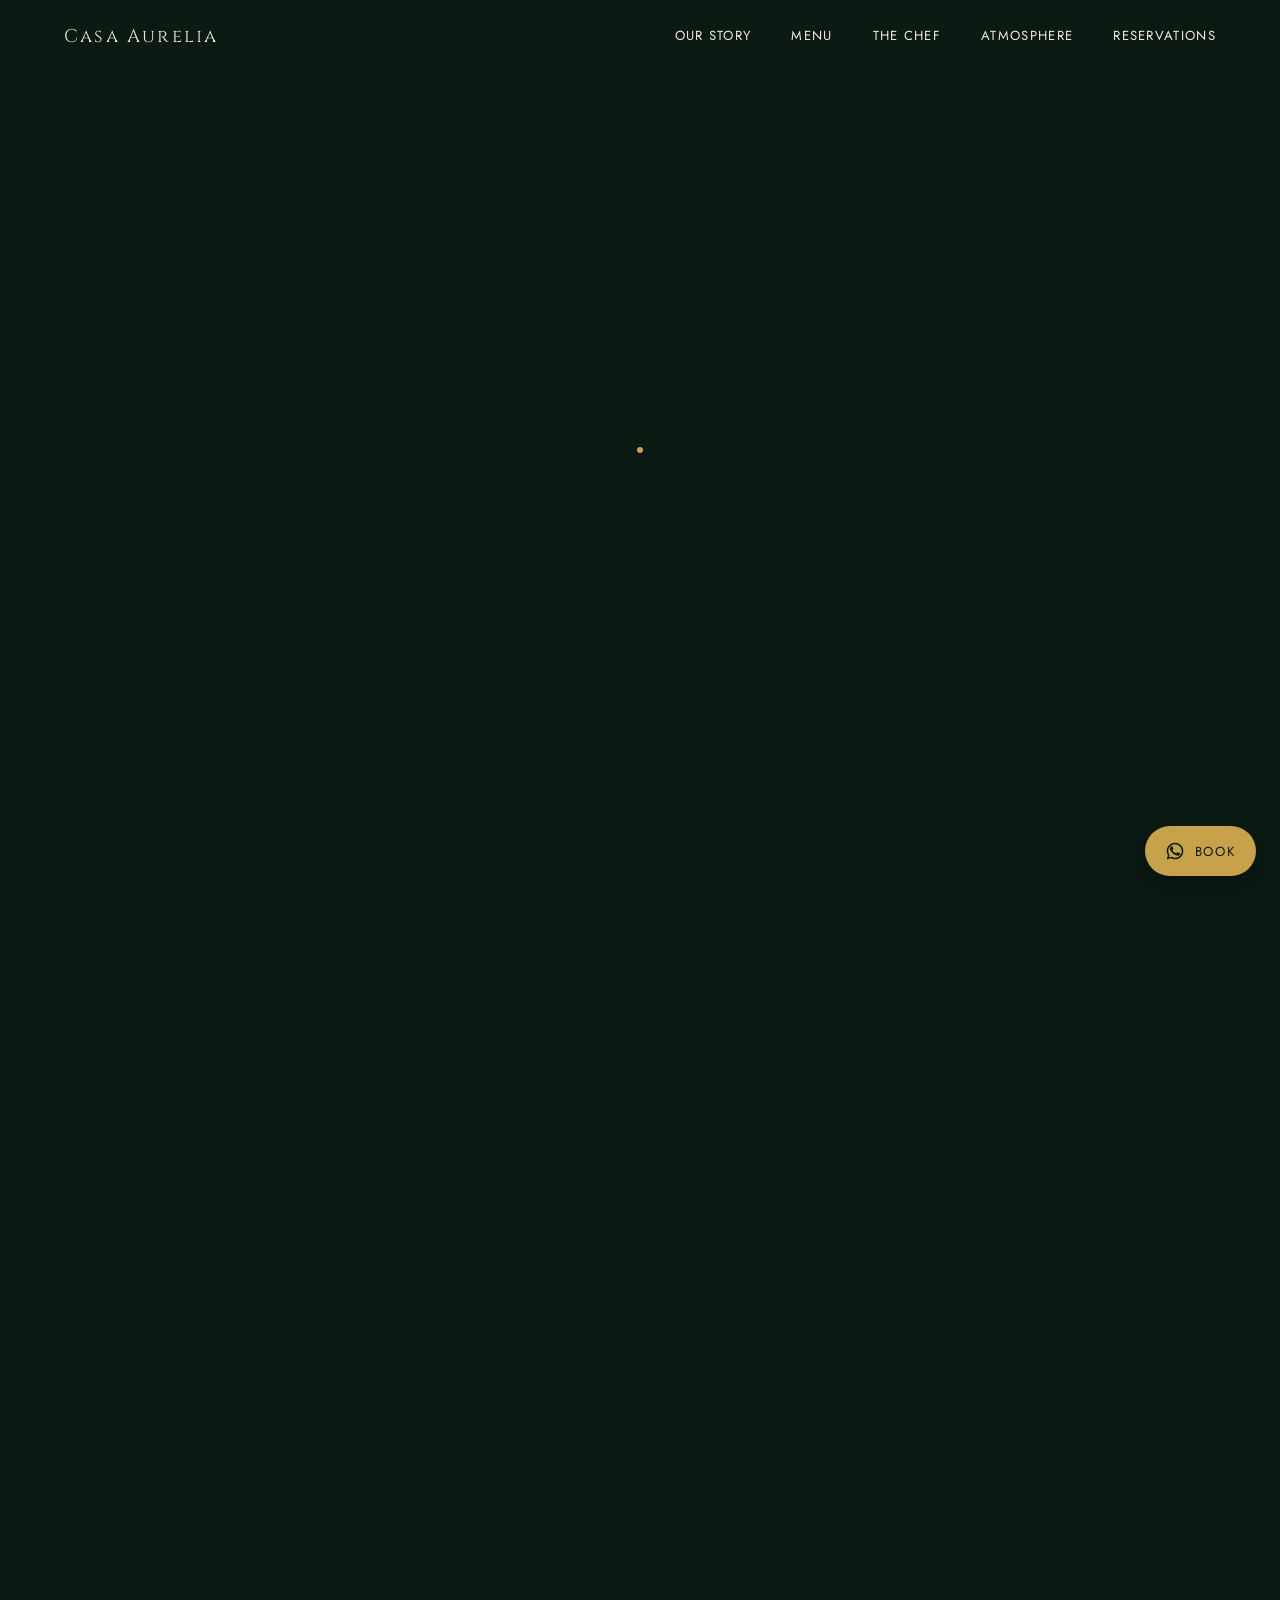
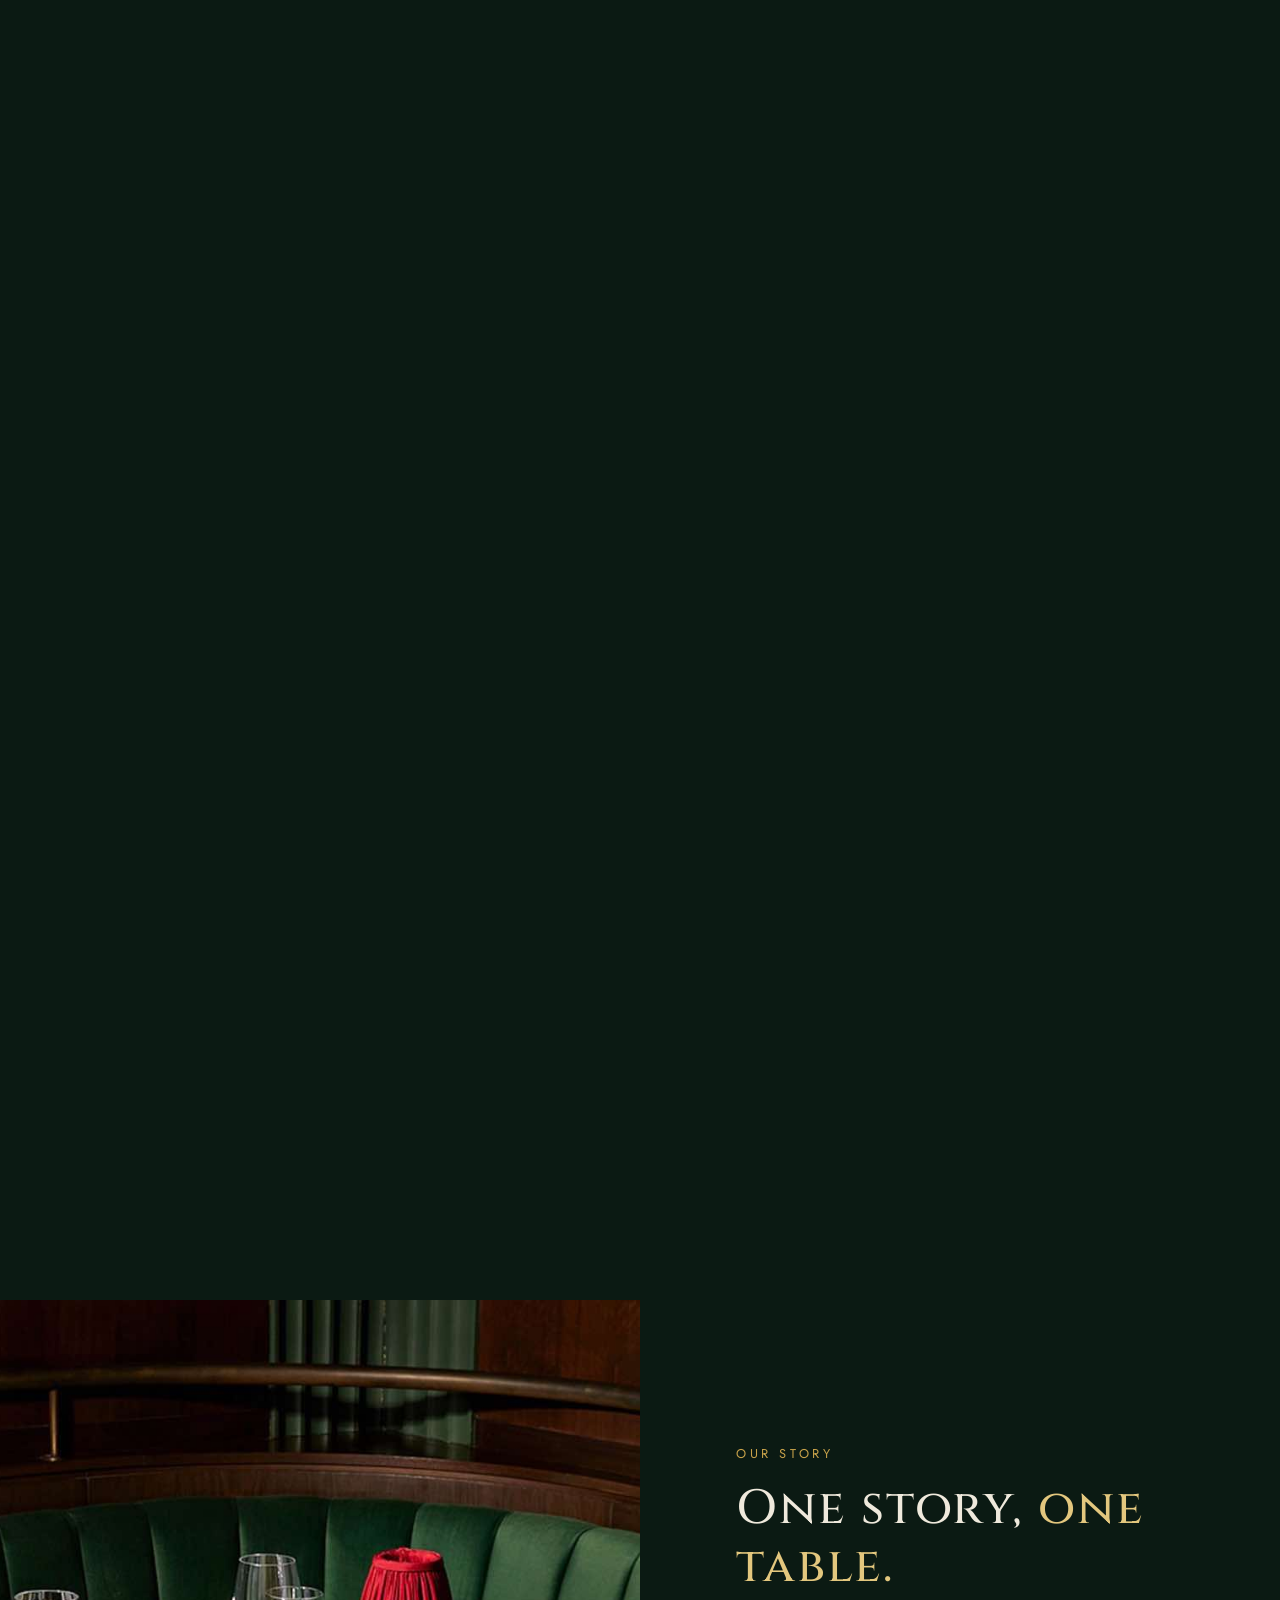
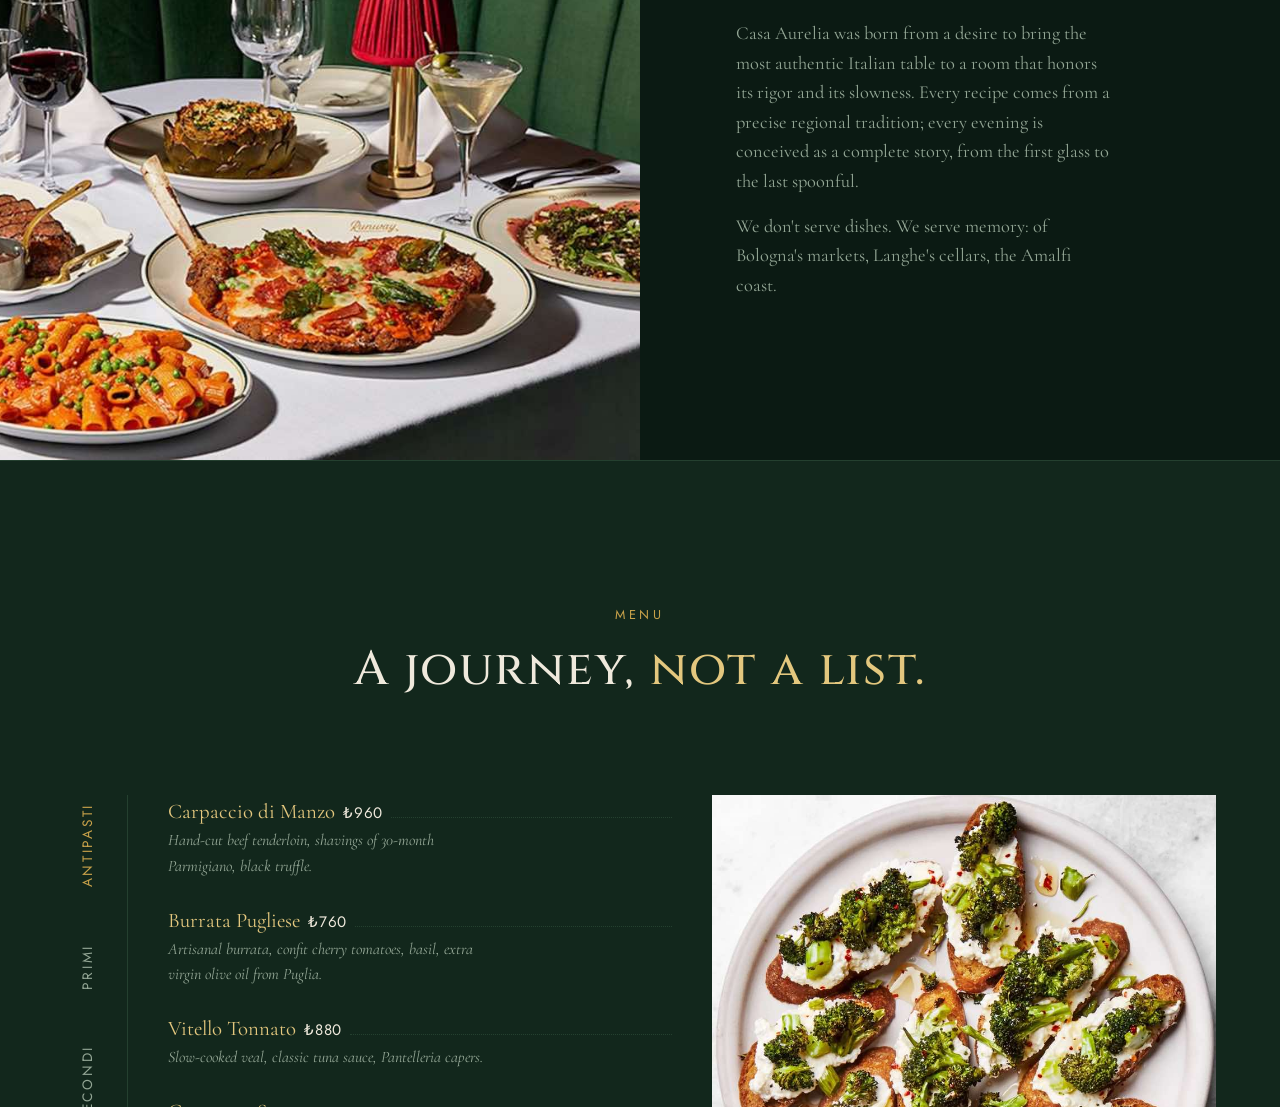
==== commit afd9b7ae: "Rezervasyon sistemi ve Servis Defteri admin panelini ekle Müşteri tarafı: Supabase RPC üzerinden kap" ====
--- a/index.html
+++ b/index.html
@@ -142,6 +142,7 @@
 <script defer src="js/smooth-scroll.js"></script>
 <script defer src="js/hero-scrub.js"></script>
 <script defer src="js/main.js"></script>
+<script defer src="js/reservation.js"></script>
 </head>
 <body>
 
@@ -440,9 +441,64 @@
           </div>
         </div>
 
-        <div class="prenotazione__cta">
-          <a href="#" class="btn btn--solid" id="whatsappBtnMain">Book via WhatsApp</a>
-          <a href="tel:+902121234567" class="btn btn--outline">Call Now</a>
+        <form class="reservation-form" id="reservationForm" novalidate>
+          <div class="form-row">
+            <div class="form-field">
+              <label for="resName">Full name</label>
+              <input type="text" id="resName" name="name" autocomplete="name" required maxlength="100">
+            </div>
+            <div class="form-field">
+              <label for="resPhone">Phone</label>
+              <input type="tel" id="resPhone" name="phone" autocomplete="tel" required maxlength="30" placeholder="+90 5xx xxx xx xx">
+            </div>
+          </div>
+          <div class="form-row form-row--three">
+            <div class="form-field">
+              <label for="resDate">Date</label>
+              <input type="date" id="resDate" name="date" required>
+            </div>
+            <div class="form-field">
+              <label for="resTime">Time</label>
+              <select id="resTime" name="time" required>
+                <option value="" disabled selected>Select</option>
+                <option value="19:30">19:30</option>
+                <option value="20:00">20:00</option>
+                <option value="20:30">20:30</option>
+                <option value="21:00">21:00</option>
+                <option value="21:30">21:30</option>
+                <option value="22:00">22:00</option>
+              </select>
+            </div>
+            <div class="form-field">
+              <label for="resParty">Guests</label>
+              <select id="resParty" name="party" required>
+                <option value="" disabled selected>Guests</option>
+                <option value="1">1</option>
+                <option value="2">2</option>
+                <option value="3">3</option>
+                <option value="4">4</option>
+                <option value="5">5</option>
+                <option value="6">6</option>
+                <option value="7">7</option>
+                <option value="8">8</option>
+                <option value="9">9</option>
+                <option value="10">10</option>
+                <option value="11">11</option>
+                <option value="12">12</option>
+              </select>
+            </div>
+          </div>
+          <p class="form-error" id="resFormError" role="alert" hidden></p>
+          <button type="submit" class="btn btn--solid" id="resSubmit">Reserve Table</button>
+          <p class="form-feedback" id="resFeedback" role="status" aria-live="polite"></p>
+        </form>
+
+        <div class="reservation-fallback">
+          <p class="reservation-fallback__label">Prefer WhatsApp or a call?</p>
+          <div class="prenotazione__cta">
+            <a href="#" class="btn btn--solid" id="whatsappBtnMain">Book via WhatsApp</a>
+            <a href="tel:+902121234567" class="btn btn--outline">Call Now</a>
+          </div>
         </div>
       </div>
 
--- a/css/style.css
+++ b/css/style.css
@@ -585,6 +585,76 @@
 }
 
 /* ===========================================================
+   Reservation Form
+   =========================================================== */
+.reservation-form {
+  display: flex;
+  flex-direction: column;
+  gap: var(--space-3);
+  margin-bottom: var(--space-4);
+}
+.form-row {
+  display: grid;
+  grid-template-columns: 1fr 1fr;
+  gap: var(--space-2);
+}
+.form-row--three { grid-template-columns: 1fr 1fr 1fr; }
+
+.form-field {
+  display: flex;
+  flex-direction: column;
+  gap: 0.4rem;
+}
+.form-field label {
+  font-family: var(--font-sans);
+  font-size: 0.8rem;
+  letter-spacing: 0.12em;
+  text-transform: uppercase;
+  color: var(--salvia);
+}
+.form-field input,
+.form-field select {
+  font-family: var(--font-sans);
+  font-size: 1rem;
+  color: var(--crema);
+  background: var(--verde-notte);
+  border: 1px solid var(--verde-linea);
+  border-radius: var(--radius);
+  padding: 0.75rem 0.9rem;
+  transition: border-color 0.25s var(--ease);
+}
+.form-field input::placeholder { color: var(--salvia); opacity: 0.6; }
+.form-field input:focus,
+.form-field select:focus {
+  outline: none;
+  border-color: var(--oro);
+}
+.form-field select { appearance: auto; }
+
+.form-error {
+  color: #e08585;
+  font-family: var(--font-sans);
+  font-size: 0.9rem;
+}
+.form-feedback {
+  font-family: var(--font-sans);
+  font-size: 0.95rem;
+  min-height: 1.2em;
+}
+.form-feedback.is-success { color: var(--oro-chiaro); }
+.form-feedback.is-error { color: #e08585; }
+
+.reservation-fallback {
+  border-top: 1px solid var(--verde-linea);
+  padding-top: var(--space-3);
+}
+.reservation-fallback__label {
+  color: var(--salvia);
+  font-size: 0.9rem;
+  margin-bottom: var(--space-2);
+}
+
+/* ===========================================================
    Footer
    =========================================================== */
 .footer {
@@ -682,17 +752,25 @@
     flex-wrap: wrap;
     writing-mode: horizontal-tb;
     border-right: none;
-    border-bottom: 1px solid var(--verde-linea);
+    border-bottom: none;
     padding-right: 0;
     padding-bottom: var(--space-2);
     justify-content: center;
-    gap: 0.4rem var(--space-3);
+    gap: 0.5rem;
   }
   .menu-tab {
     writing-mode: horizontal-tb;
     transform: none;
     white-space: nowrap;
-    padding: 0.7rem 0;
+    padding: 0.55rem 1.1rem;
+    border: 1px solid var(--verde-linea);
+    border-radius: 999px;
+    background: transparent;
+  }
+  .menu-tab.is-active {
+    background: var(--oro);
+    border-color: var(--oro);
+    color: var(--verde-notte);
   }
   /* min-height must be reset, not just omitted: the base rule's 420px
      combined with aspect-ratio forces a 560px minimum width here. */
@@ -705,6 +783,11 @@
   .prenotazione__cta { justify-content: center; margin-top: var(--space-4); }
   .prenotazione__map { min-height: 280px; }
   .prenotazione__map iframe { min-height: 280px; }
+
+  .reservation-form { text-align: left; }
+  .form-row,
+  .form-row--three { grid-template-columns: 1fr; }
+  .reservation-fallback { text-align: center; }
 }
 
 @media (max-width: 480px) {
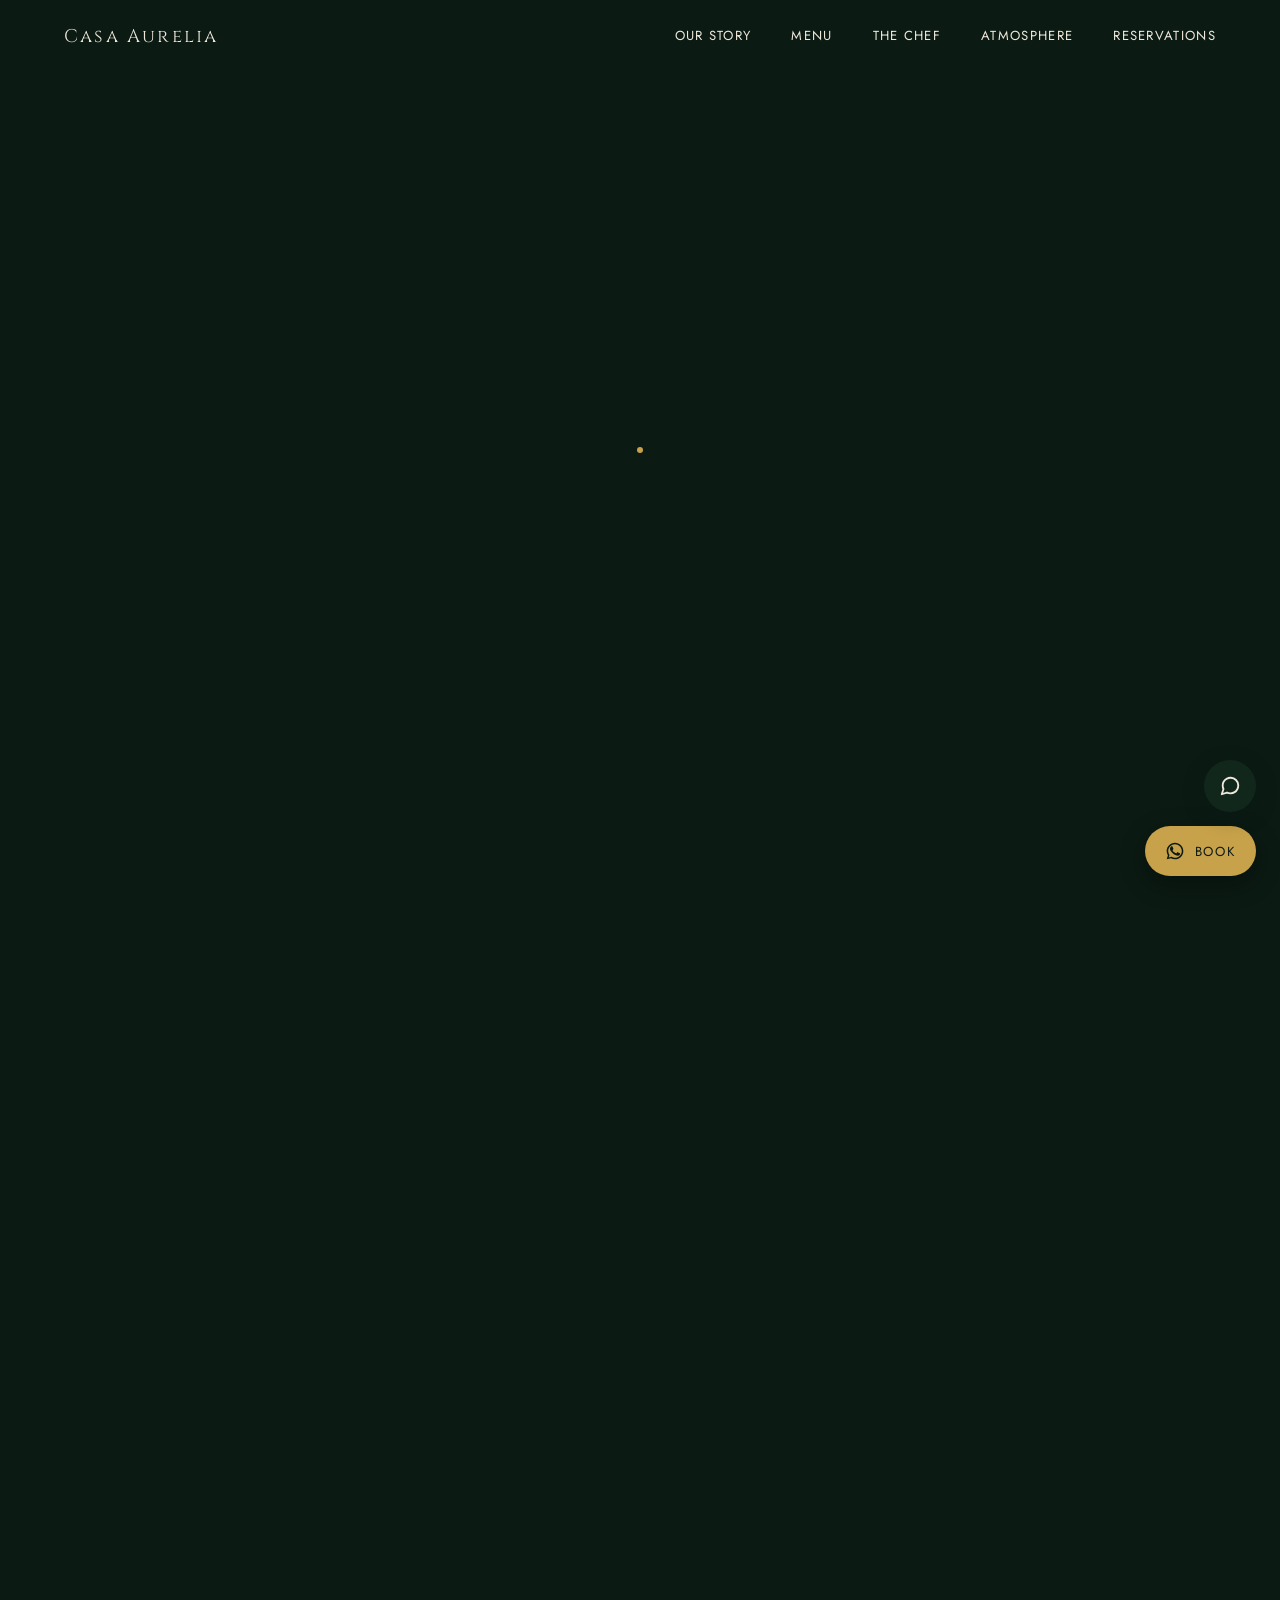
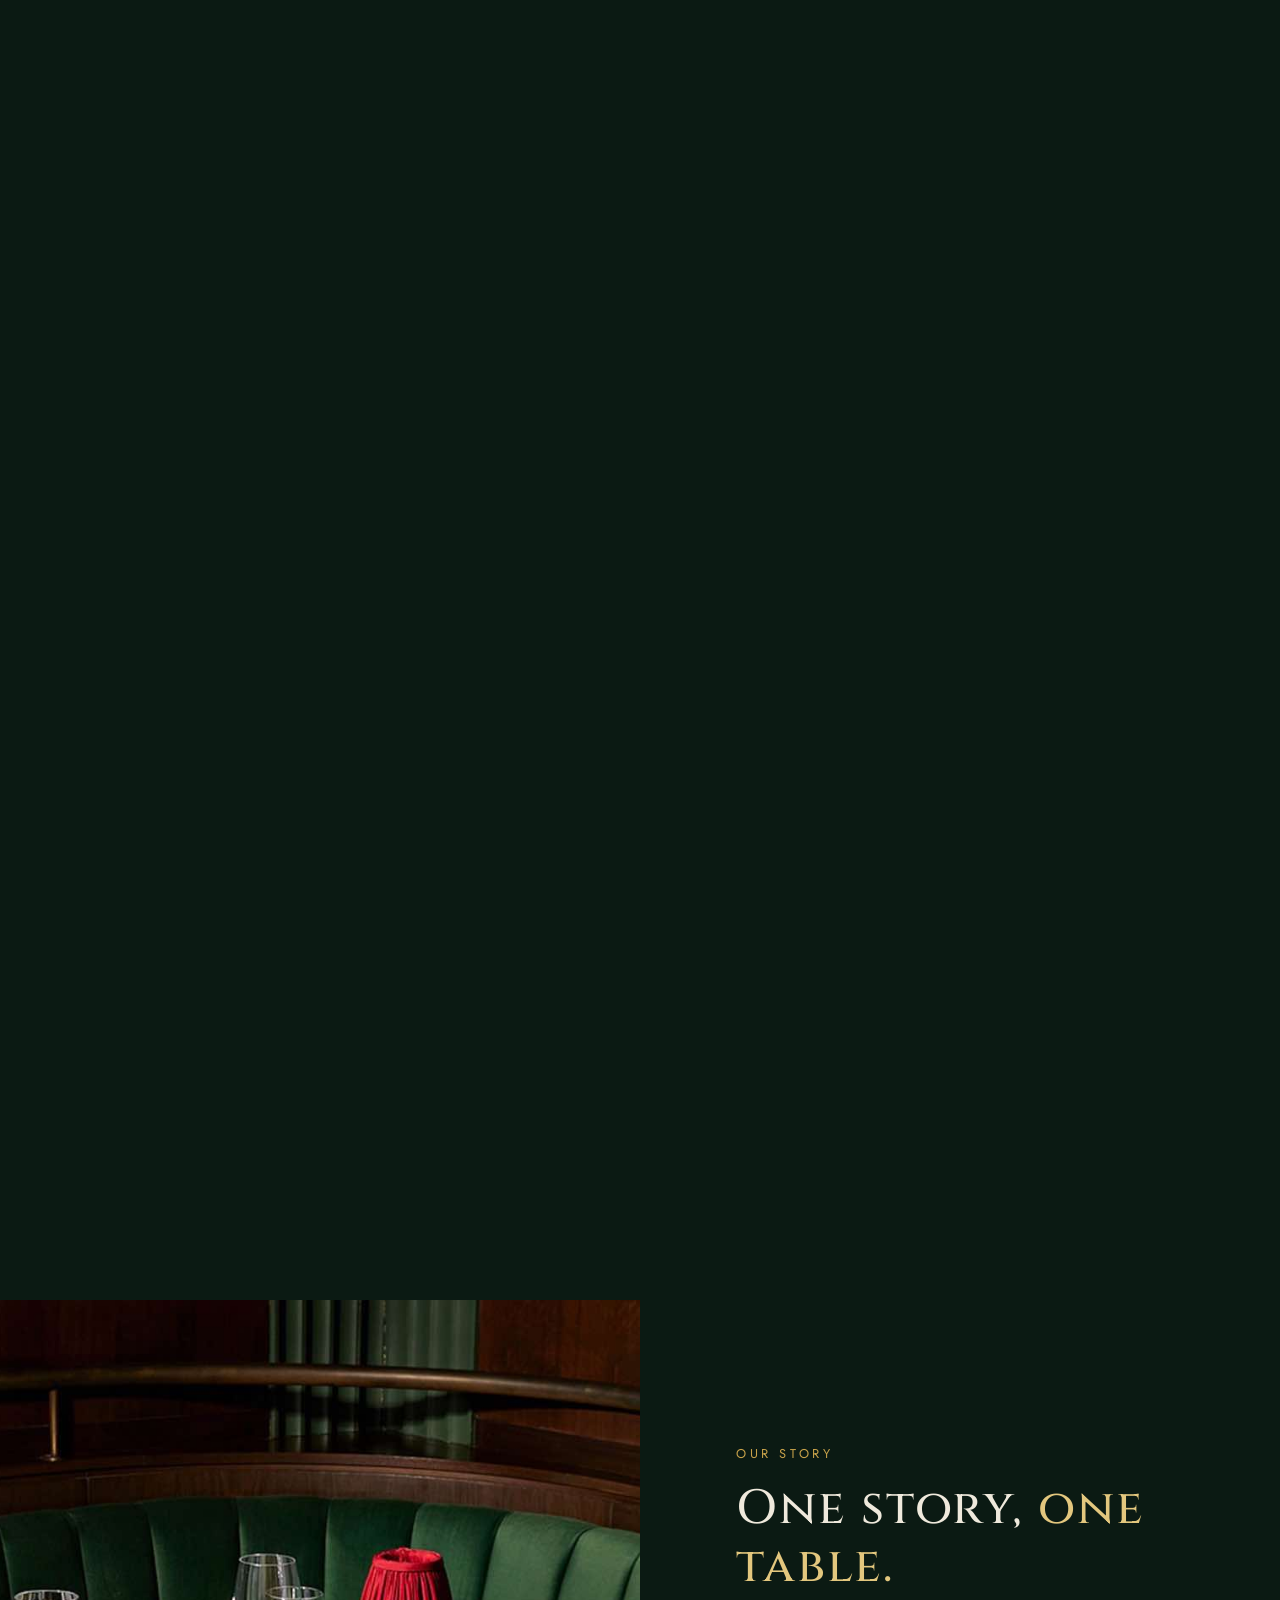
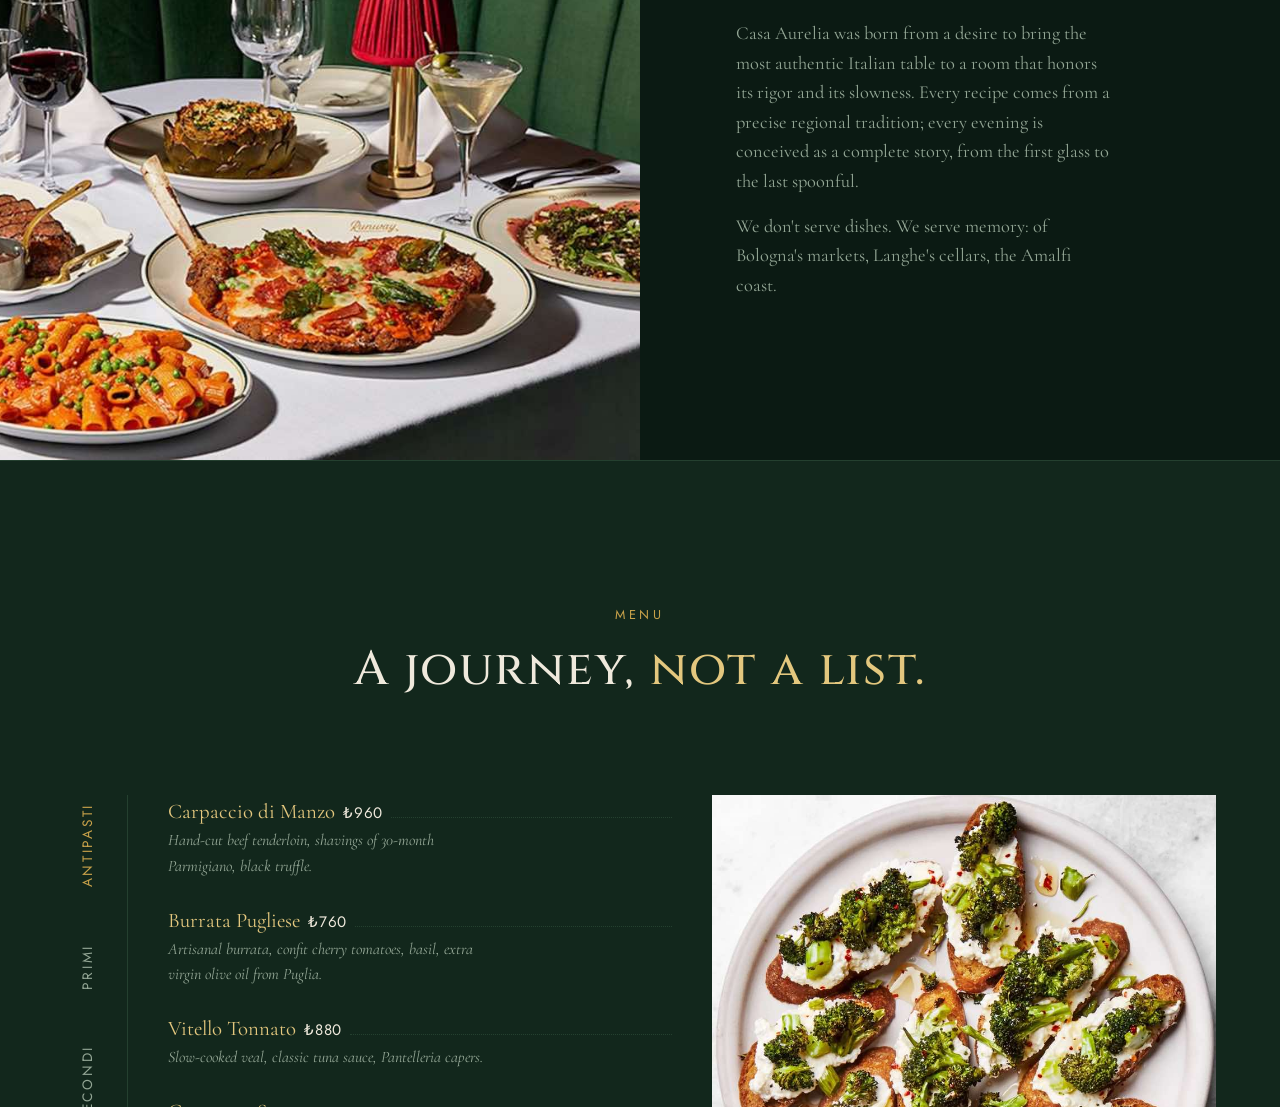
==== commit 74f1ce8e: "OpenAI destekli sohbet asistanı eklendi Menü, saatler, adres ve SSS sorularını cevaplıyor; rezervasy" ====
--- a/index.html
+++ b/index.html
@@ -126,6 +126,7 @@
 <link rel="preconnect" href="https://fonts.googleapis.com">
 <link rel="preconnect" href="https://fonts.gstatic.com" crossorigin>
 <link rel="stylesheet" href="css/style.css">
+<link rel="stylesheet" href="css/chat.css">
 <!-- Fonts are loaded non-render-blocking: preload + swap to stylesheet on load -->
 <link rel="preload" as="style" href="https://fonts.googleapis.com/css2?family=Cinzel:wght@400;500&family=Cormorant+Garamond:ital,wght@0,400;1,400&family=Jost:wght@400&display=swap" onload="this.onload=null;this.rel='stylesheet'">
 <noscript>
@@ -143,6 +144,7 @@
 <script defer src="js/hero-scrub.js"></script>
 <script defer src="js/main.js"></script>
 <script defer src="js/reservation.js"></script>
+<script defer src="js/chat.js"></script>
 </head>
 <body>
 
@@ -529,5 +531,24 @@
   <span>Book</span>
 </a>
 
+<!-- ===== CHAT WIDGET ===== -->
+<button type="button" class="chat-launcher" id="chatLauncher" aria-label="Sohbet asistanını aç" aria-expanded="false" aria-controls="chatPanel">
+  <svg viewBox="0 0 24 24" fill="none" stroke="currentColor" stroke-width="2" stroke-linecap="round" stroke-linejoin="round" aria-hidden="true">
+    <path d="M21 11.5a8.38 8.38 0 0 1-.9 3.8 8.5 8.5 0 0 1-7.6 4.7 8.38 8.38 0 0 1-3.8-.9L3 21l1.9-5.7a8.38 8.38 0 0 1-.9-3.8 8.5 8.5 0 0 1 4.7-7.6 8.38 8.38 0 0 1 3.8-.9h.5a8.48 8.48 0 0 1 8 8v.5z"/>
+  </svg>
+</button>
+
+<div class="chat-panel" id="chatPanel" hidden data-lenis-prevent>
+  <div class="chat-panel__head">
+    <span>Casa Aurelia</span>
+    <button type="button" class="chat-close" id="chatClose" aria-label="Sohbeti kapat">&times;</button>
+  </div>
+  <div class="chat-messages" id="chatMessages" role="log" aria-live="polite"></div>
+  <form class="chat-form" id="chatForm">
+    <input type="text" class="chat-input" id="chatInput" placeholder="Bir soru sorun…" maxlength="1000" autocomplete="off">
+    <button type="submit" class="chat-send" id="chatSend">Gönder</button>
+  </form>
+</div>
+
 </body>
 </html>
--- a/css/chat.css
+++ b/css/chat.css
@@ -0,0 +1,161 @@
+/* ===========================================================
+   Chat widget — reuses the design tokens from css/style.css
+   =========================================================== */
+
+.chat-launcher {
+  position: fixed;
+  bottom: calc(var(--space-3) + 4rem);
+  right: var(--space-3);
+  z-index: 95;
+  display: flex;
+  align-items: center;
+  justify-content: center;
+  width: 3.25rem;
+  height: 3.25rem;
+  border-radius: 999px;
+  border: none;
+  background: var(--verde-fondo);
+  color: var(--crema);
+  box-shadow: 0 6px 20px rgba(11, 26, 19, 0.4);
+  cursor: pointer;
+  transition: background var(--ease) 0.2s, transform var(--ease) 0.2s;
+}
+.chat-launcher:hover { background: var(--verde-linea); transform: translateY(-2px); }
+.chat-launcher svg { width: 22px; height: 22px; }
+
+.chat-panel {
+  position: fixed;
+  inset: auto var(--space-3) calc(var(--space-3) + 8rem) var(--space-3);
+  margin-left: auto;
+  width: min(360px, calc(100vw - 2 * var(--space-3)));
+  max-height: min(560px, calc(100dvh - 12rem));
+  z-index: 96;
+  display: flex;
+  flex-direction: column;
+  background: var(--verde-fondo);
+  border: 1px solid var(--verde-linea);
+  border-radius: var(--radius);
+  box-shadow: 0 20px 50px rgba(11, 26, 19, 0.5);
+  opacity: 0;
+  transform: translateY(1rem);
+  transition: opacity var(--ease) 0.25s, transform var(--ease) 0.25s;
+}
+.chat-panel.is-open {
+  opacity: 1;
+  transform: translateY(0);
+}
+
+.chat-panel__head {
+  display: flex;
+  align-items: center;
+  justify-content: space-between;
+  padding: var(--space-2) var(--space-3);
+  border-bottom: 1px solid var(--verde-linea);
+  font-family: var(--font-display);
+  color: var(--oro-chiaro);
+  font-size: 1rem;
+  letter-spacing: 0.04em;
+}
+
+.chat-close {
+  background: none;
+  border: none;
+  color: var(--salvia);
+  font-size: 1.25rem;
+  line-height: 1;
+  cursor: pointer;
+  padding: 0.25rem;
+}
+.chat-close:hover { color: var(--crema); }
+
+.chat-messages {
+  flex: 1;
+  overflow-y: auto;
+  padding: var(--space-2) var(--space-3);
+  display: flex;
+  flex-direction: column;
+  gap: 0.6rem;
+  font-family: var(--font-sans);
+  font-size: 0.9rem;
+}
+
+.chat-bubble {
+  max-width: 85%;
+  padding: 0.55rem 0.8rem;
+  border-radius: var(--radius);
+  line-height: 1.45;
+  white-space: pre-wrap;
+  word-break: break-word;
+}
+.chat-bubble--assistant {
+  align-self: flex-start;
+  background: var(--verde-notte);
+  color: var(--crema);
+  border: 1px solid var(--verde-linea);
+}
+.chat-bubble--user {
+  align-self: flex-end;
+  background: var(--oro);
+  color: var(--verde-notte);
+}
+.chat-bubble--typing {
+  color: var(--salvia);
+  font-style: italic;
+}
+
+.chat-reserve-btn {
+  margin-top: 0.5rem;
+  display: inline-block;
+  background: var(--oro);
+  color: var(--verde-notte);
+  border: none;
+  border-radius: var(--radius);
+  padding: 0.4rem 0.8rem;
+  font-family: var(--font-sans);
+  font-size: 0.78rem;
+  letter-spacing: 0.08em;
+  text-transform: uppercase;
+  cursor: pointer;
+}
+.chat-reserve-btn:hover { background: var(--oro-chiaro); }
+
+.chat-form {
+  display: flex;
+  gap: 0.5rem;
+  padding: var(--space-2) var(--space-3);
+  border-top: 1px solid var(--verde-linea);
+}
+
+.chat-input {
+  flex: 1;
+  background: var(--verde-notte);
+  border: 1px solid var(--verde-linea);
+  border-radius: var(--radius);
+  color: var(--crema);
+  padding: 0.5rem 0.7rem;
+  font-family: var(--font-sans);
+  font-size: 0.88rem;
+}
+.chat-input:focus { outline: 1px solid var(--oro); }
+.chat-input:disabled { opacity: 0.6; }
+
+.chat-send {
+  background: var(--oro);
+  color: var(--verde-notte);
+  border: none;
+  border-radius: var(--radius);
+  padding: 0 1rem;
+  font-family: var(--font-sans);
+  font-size: 0.85rem;
+  cursor: pointer;
+}
+.chat-send:hover:not(:disabled) { background: var(--oro-chiaro); }
+.chat-send:disabled { opacity: 0.6; cursor: default; }
+
+@media (max-width: 480px) {
+  .chat-panel {
+    inset: auto var(--space-2) calc(var(--space-2) + 8rem) var(--space-2);
+    width: calc(100vw - 2 * var(--space-2));
+  }
+  .chat-launcher { bottom: calc(var(--space-2) + 4rem); right: var(--space-2); }
+}
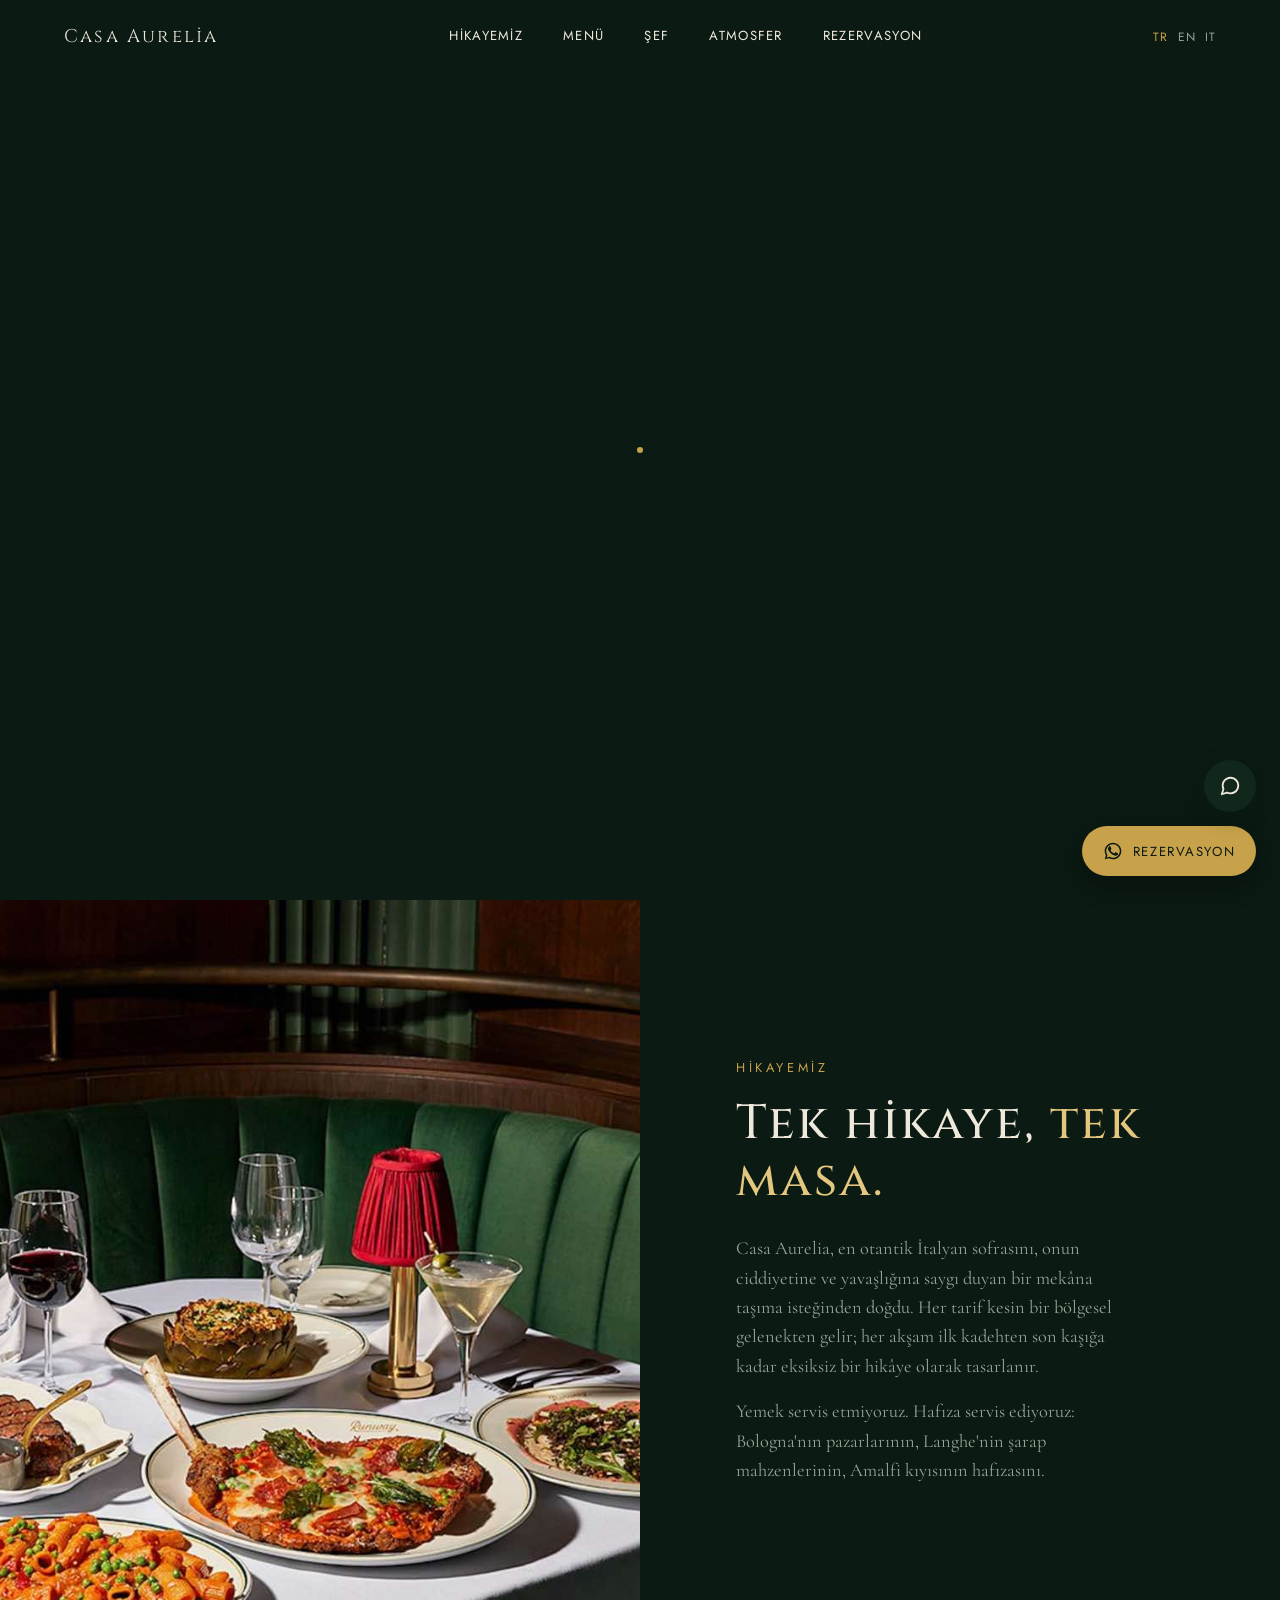
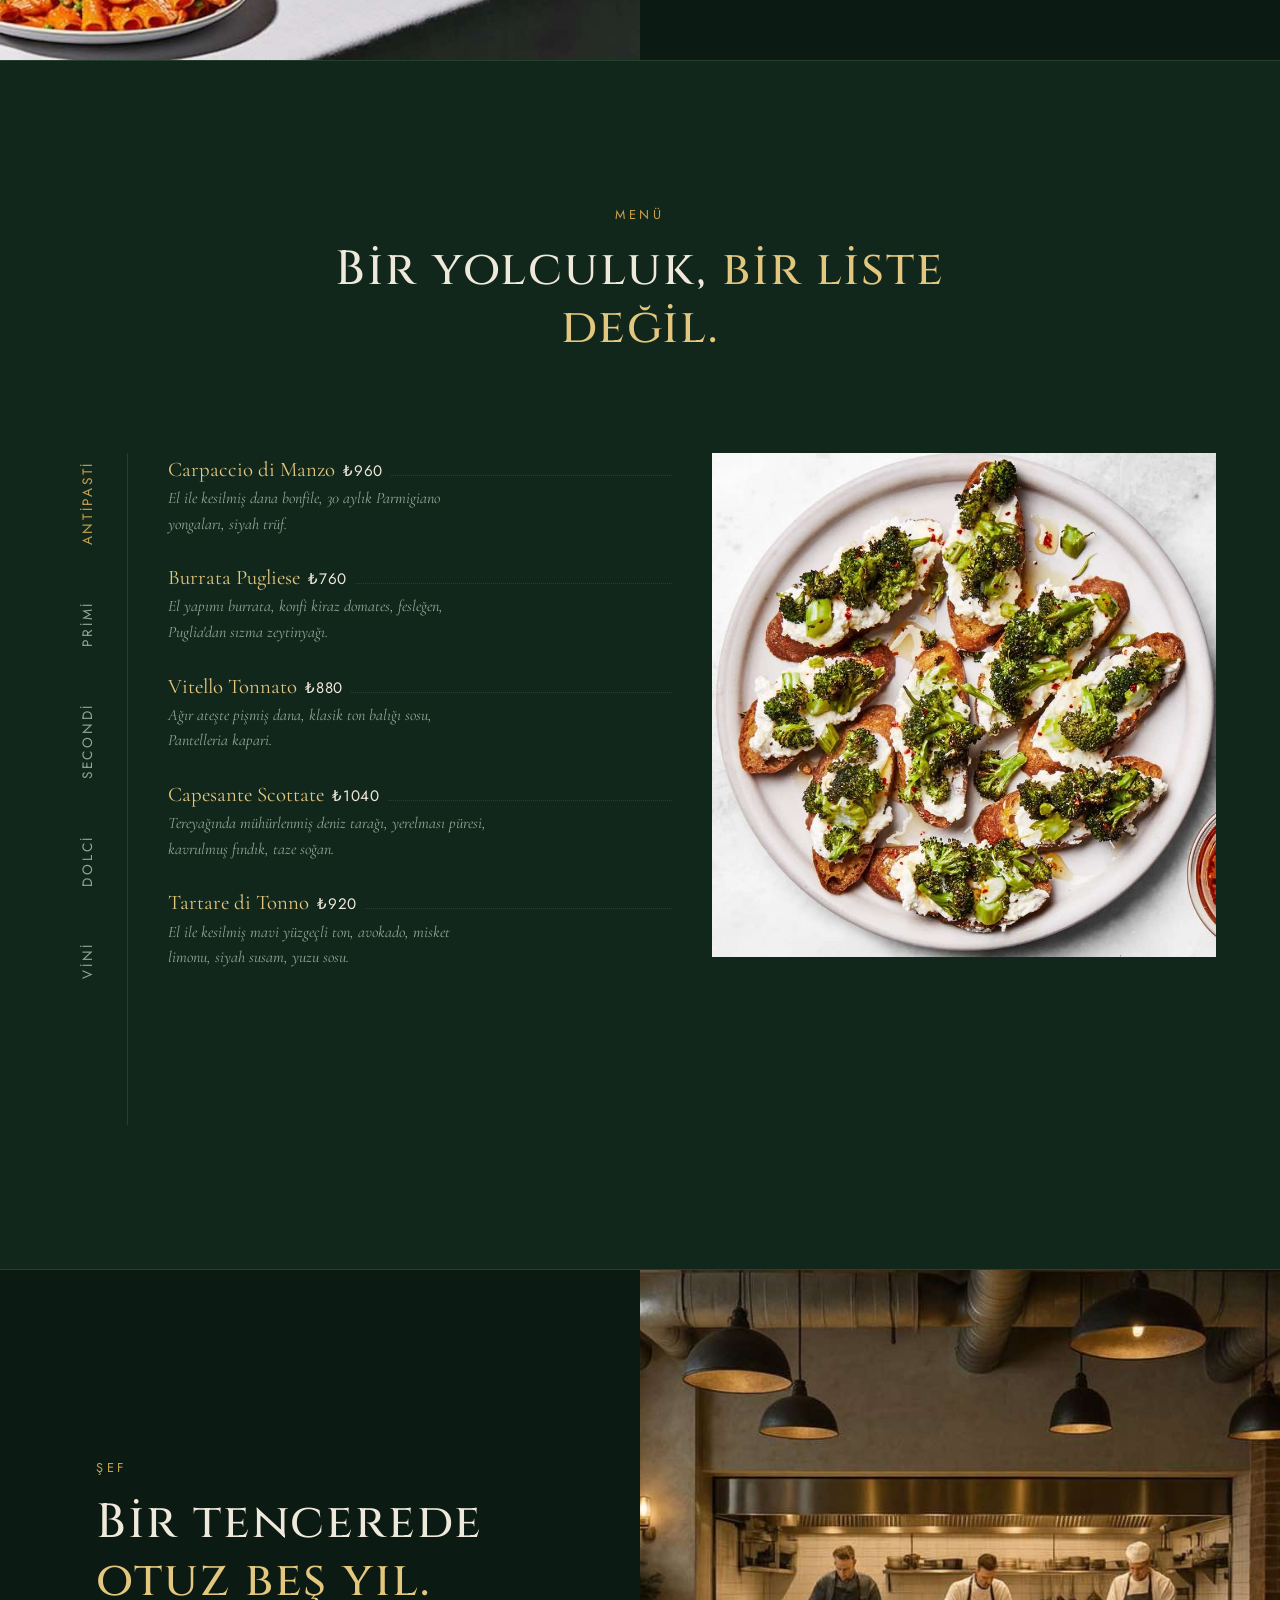
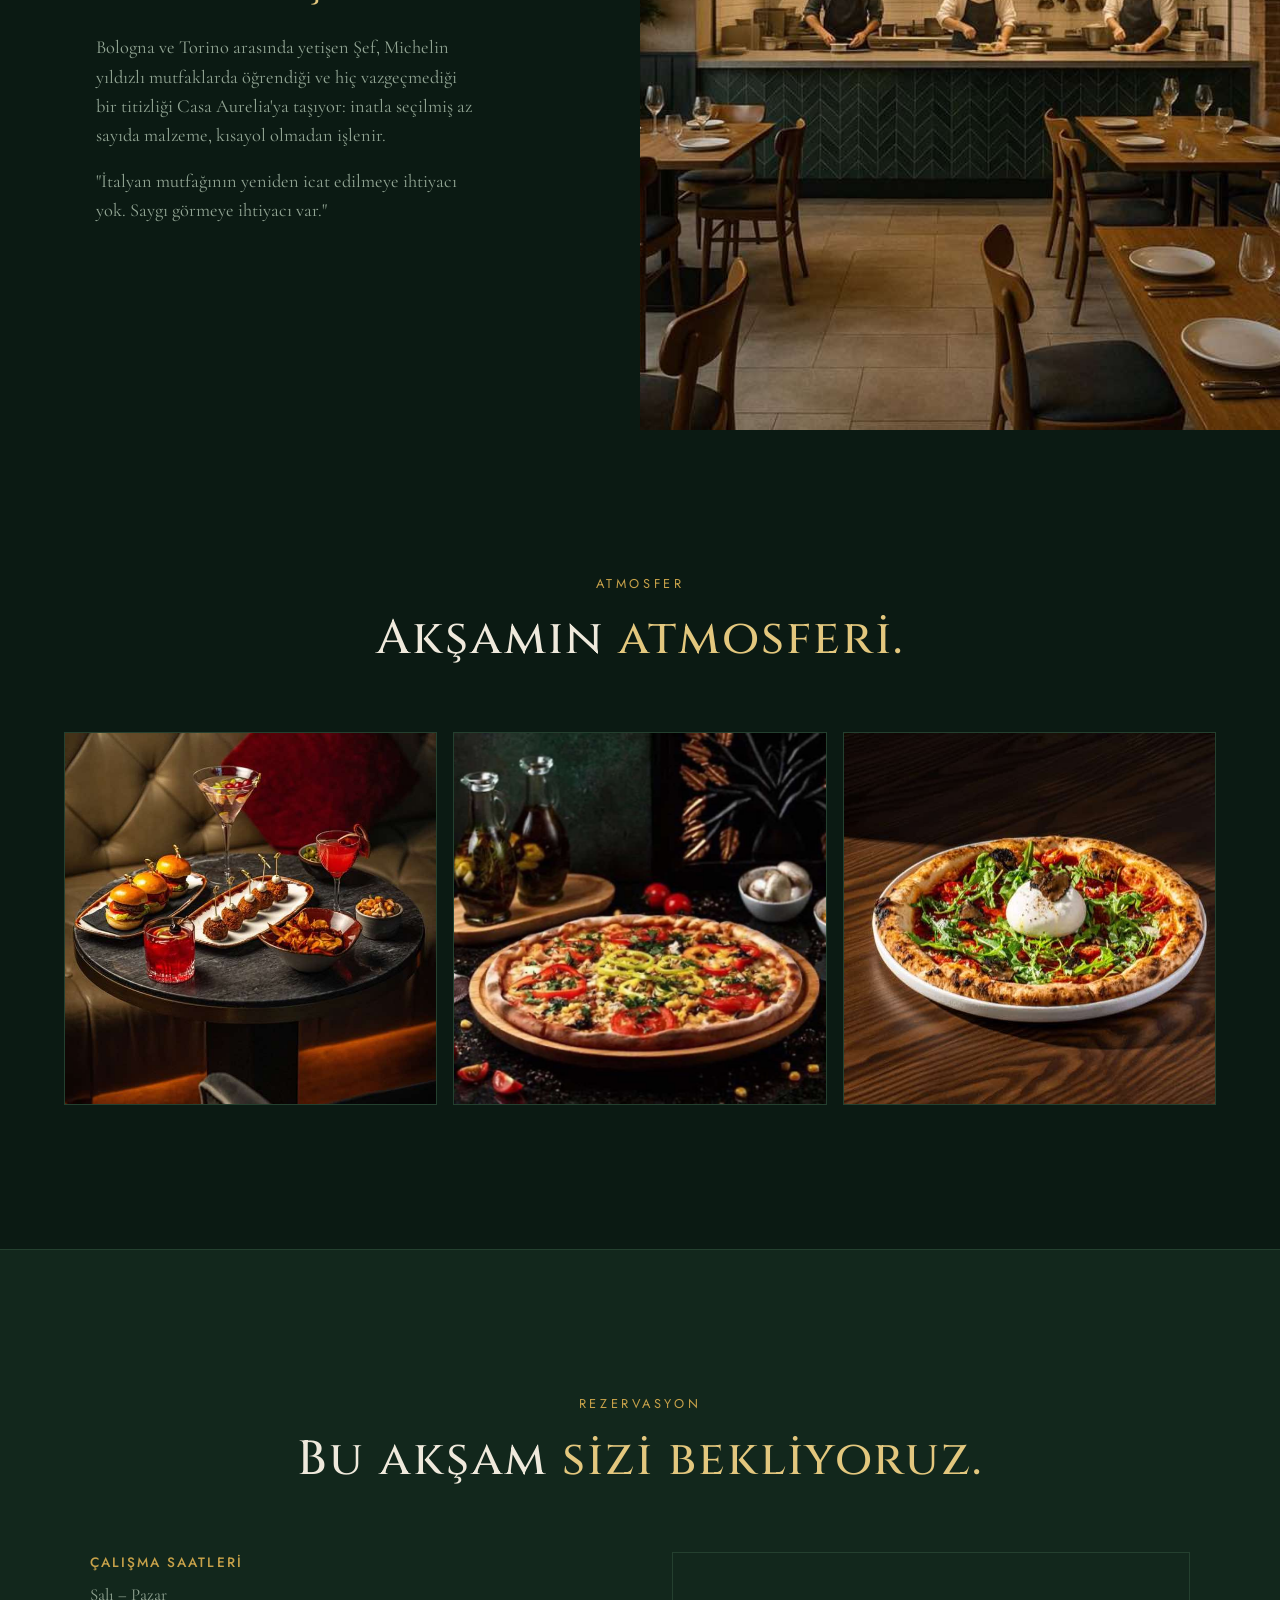
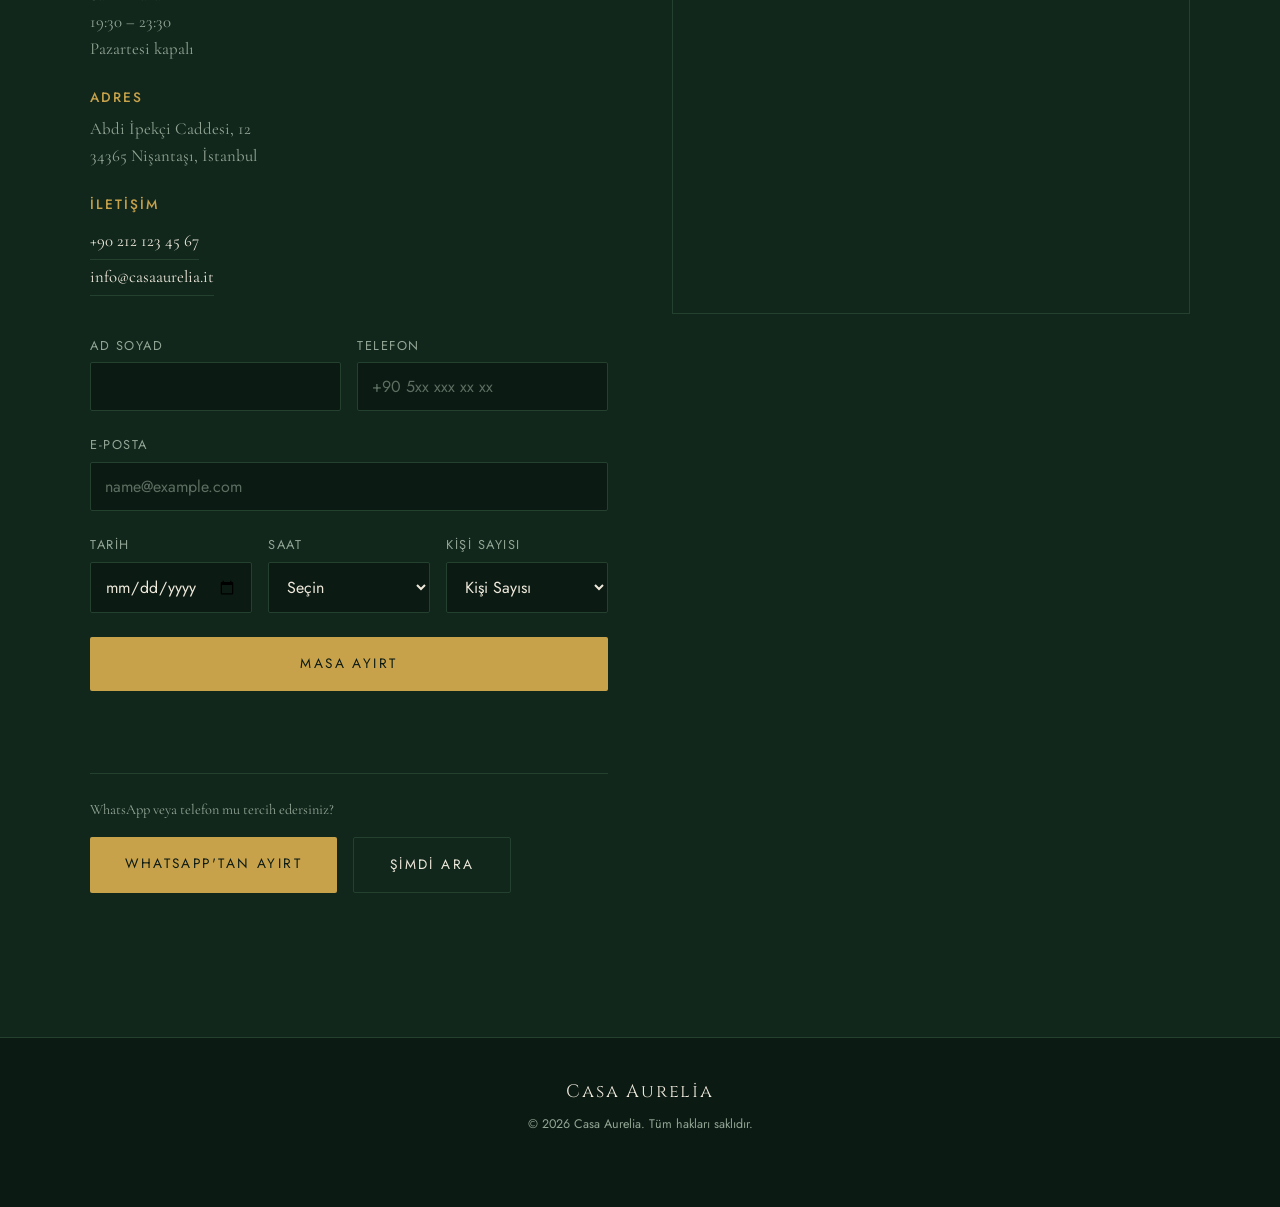
==== commit 0d472345: "Hero videosunu scroll-scrub yerine otomatik oynatmaya geçir Scroll ile kare kaydırma macOS Chrome'da" ====
--- a/index.html
+++ b/index.html
@@ -1,30 +1,36 @@
 <!DOCTYPE html>
-<html lang="en">
+<html lang="tr">
 <head>
 <meta charset="UTF-8">
 <meta name="viewport" content="width=device-width, initial-scale=1.0">
-<title>Casa Aurelia | Italian Restaurant in Istanbul — Book Your Table</title>
-<meta name="description" content="Casa Aurelia is a fine-dining Italian restaurant in Nişantaşı, Istanbul. Antipasti, handmade pasta, meat and fish, a curated Italian wine list. Reserve your table today.">
+<title>Casa Aurelia | İstanbul'da İtalyan Restoranı — Masa Ayırtın</title>
+<meta name="description" content="Casa Aurelia, İstanbul Nişantaşı'nda fine-dining bir İtalyan restoranıdır. Antipasti, el yapımı makarna, et ve balık, özenle seçilmiş İtalyan şarap listesi. Masanızı bugün ayırtın.">
 <link rel="canonical" href="https://casa-aurelia-restoran.vercel.app/">
 <meta name="robots" content="index, follow">
 
+<!-- ===== HREFLANG (dil sürümleri) ===== -->
+<link rel="alternate" hreflang="tr" href="https://casa-aurelia-restoran.vercel.app/">
+<link rel="alternate" hreflang="en" href="https://casa-aurelia-restoran.vercel.app/en/">
+<link rel="alternate" hreflang="it" href="https://casa-aurelia-restoran.vercel.app/it/">
+<link rel="alternate" hreflang="x-default" href="https://casa-aurelia-restoran.vercel.app/">
+
 <!-- ===== FAVICON ===== -->
-<link rel="icon" type="image/jpeg" href="fotoğraflar/FAVICON.jpg.jpeg">
-<link rel="apple-touch-icon" href="fotoğraflar/FAVICON.jpg.jpeg">
+<link rel="icon" type="image/jpeg" href="/fotoğraflar/FAVICON.jpg.jpeg">
+<link rel="apple-touch-icon" href="/fotoğraflar/FAVICON.jpg.jpeg">
 
 <!-- ===== OPEN GRAPH / SOCIAL SHARE ===== -->
 <meta property="og:type" content="restaurant">
 <meta property="og:url" content="https://casa-aurelia-restoran.vercel.app/">
 <meta property="og:site_name" content="Casa Aurelia">
-<meta property="og:locale" content="en_US">
-<meta property="og:title" content="Casa Aurelia | Italian Restaurant in Istanbul">
-<meta property="og:description" content="Authentic Italian cuisine in Nişantaşı. Antipasti, handmade pasta, meat and fish, a curated Italian wine list. Message us on WhatsApp to reserve.">
+<meta property="og:locale" content="tr_TR">
+<meta property="og:title" content="Casa Aurelia | İstanbul'da İtalyan Restoranı">
+<meta property="og:description" content="Nişantaşı'nda otantik İtalyan mutfağı. Antipasti, el yapımı makarna, et ve balık, özenle seçilmiş İtalyan şarap listesi. Rezervasyon için WhatsApp'tan bize yazın.">
 <meta property="og:image" content="https://raw.githubusercontent.com/ozkulmrt-stack/casa-aurelia-restoran/main/foto%C4%9Fraflar/OG.jpg.jpeg">
 <meta property="og:image:width" content="1201">
 <meta property="og:image:height" content="630">
 <meta name="twitter:card" content="summary_large_image">
-<meta name="twitter:title" content="Casa Aurelia | Italian Restaurant in Istanbul">
-<meta name="twitter:description" content="Authentic Italian cuisine in Nişantaşı. Antipasti, handmade pasta, meat and fish, a curated Italian wine list. Message us on WhatsApp to reserve.">
+<meta name="twitter:title" content="Casa Aurelia | İstanbul'da İtalyan Restoranı">
+<meta name="twitter:description" content="Nişantaşı'nda otantik İtalyan mutfağı. Antipasti, el yapımı makarna, et ve balık, özenle seçilmiş İtalyan şarap listesi. Rezervasyon için WhatsApp'tan bize yazın.">
 <meta name="twitter:image" content="https://raw.githubusercontent.com/ozkulmrt-stack/casa-aurelia-restoran/main/foto%C4%9Fraflar/OG.jpg.jpeg">
 
 <!-- ===== STRUCTURED DATA (Schema.org / JSON-LD) ===== -->
@@ -34,7 +40,7 @@
   "@context": "https://schema.org",
   "@type": "Restaurant",
   "name": "Casa Aurelia",
-  "description": "A fine-dining Italian restaurant in Nişantaşı, Istanbul.",
+  "description": "İstanbul Nişantaşı'nda fine-dining bir İtalyan restoranı.",
   "image": "https://raw.githubusercontent.com/ozkulmrt-stack/casa-aurelia-restoran/main/foto%C4%9Fraflar/OG.jpg.jpeg",
   "url": "https://casa-aurelia-restoran.vercel.app/",
   "telephone": "+90-212-123-45-67",
@@ -60,62 +66,62 @@
   ],
   "hasMenu": {
     "@type": "Menu",
-    "name": "Menu",
+    "name": "Menü",
     "url": "https://casa-aurelia-restoran.vercel.app/#il-menu",
     "hasMenuSection": [
       {
         "@type": "MenuSection",
         "name": "Antipasti",
         "hasMenuItem": [
-          { "@type": "MenuItem", "name": "Carpaccio di Manzo", "description": "Hand-cut beef tenderloin, shavings of 30-month Parmigiano, black truffle.", "offers": { "@type": "Offer", "price": "960", "priceCurrency": "TRY" } },
-          { "@type": "MenuItem", "name": "Burrata Pugliese", "description": "Artisanal burrata, confit cherry tomatoes, basil, extra virgin olive oil from Puglia.", "offers": { "@type": "Offer", "price": "760", "priceCurrency": "TRY" } },
-          { "@type": "MenuItem", "name": "Vitello Tonnato", "description": "Slow-cooked veal, classic tuna sauce, Pantelleria capers.", "offers": { "@type": "Offer", "price": "880", "priceCurrency": "TRY" } },
-          { "@type": "MenuItem", "name": "Capesante Scottate", "description": "Butter-seared scallops, Jerusalem artichoke purée, toasted hazelnuts, chives.", "offers": { "@type": "Offer", "price": "1040", "priceCurrency": "TRY" } },
-          { "@type": "MenuItem", "name": "Tartare di Tonno", "description": "Hand-cut bluefin tuna, avocado, lime, black sesame, yuzu sauce.", "offers": { "@type": "Offer", "price": "920", "priceCurrency": "TRY" } }
+          { "@type": "MenuItem", "name": "Carpaccio di Manzo", "description": "El ile kesilmiş dana bonfile, 30 aylık Parmigiano yongaları, siyah trüf.", "offers": { "@type": "Offer", "price": "960", "priceCurrency": "TRY" } },
+          { "@type": "MenuItem", "name": "Burrata Pugliese", "description": "El yapımı burrata, konfi kiraz domates, fesleğen, Puglia'dan sızma zeytinyağı.", "offers": { "@type": "Offer", "price": "760", "priceCurrency": "TRY" } },
+          { "@type": "MenuItem", "name": "Vitello Tonnato", "description": "Ağır ateşte pişmiş dana, klasik ton balığı sosu, Pantelleria kapari.", "offers": { "@type": "Offer", "price": "880", "priceCurrency": "TRY" } },
+          { "@type": "MenuItem", "name": "Capesante Scottate", "description": "Tereyağında mühürlenmiş deniz tarağı, yerelması püresi, kavrulmuş fındık, taze soğan.", "offers": { "@type": "Offer", "price": "1040", "priceCurrency": "TRY" } },
+          { "@type": "MenuItem", "name": "Tartare di Tonno", "description": "El ile kesilmiş mavi yüzgeçli ton, avokado, misket limonu, siyah susam, yuzu sosu.", "offers": { "@type": "Offer", "price": "920", "priceCurrency": "TRY" } }
         ]
       },
       {
         "@type": "MenuSection",
         "name": "Primi",
         "hasMenuItem": [
-          { "@type": "MenuItem", "name": "Tagliolini al Tartufo", "description": "Fresh egg pasta, alpine butter, prized black truffle shaved tableside.", "offers": { "@type": "Offer", "price": "1280", "priceCurrency": "TRY" } },
-          { "@type": "MenuItem", "name": "Risotto alla Milanese", "description": "Carnaroli rice, bone marrow, Navelli saffron, Barolo reduction.", "offers": { "@type": "Offer", "price": "1040", "priceCurrency": "TRY" } },
-          { "@type": "MenuItem", "name": "Agnolotti del Plin", "description": "Filled with three roasted meats, brown butter, sage, aged Parmigiano.", "offers": { "@type": "Offer", "price": "1120", "priceCurrency": "TRY" } },
-          { "@type": "MenuItem", "name": "Pappardelle al Cinghiale", "description": "Wide fresh pasta, eight-hour braised wild boar ragù, juniper berries.", "offers": { "@type": "Offer", "price": "1080", "priceCurrency": "TRY" } },
-          { "@type": "MenuItem", "name": "Gnocchi di Patate al Gorgonzola", "description": "Handmade potato gnocchi, Gorgonzola DOP fondue, caramelized walnuts.", "offers": { "@type": "Offer", "price": "960", "priceCurrency": "TRY" } }
+          { "@type": "MenuItem", "name": "Tagliolini al Tartufo", "description": "Taze yumurtalı makarna, alpin tereyağı, masada rendelenen kaliteli siyah trüf.", "offers": { "@type": "Offer", "price": "1280", "priceCurrency": "TRY" } },
+          { "@type": "MenuItem", "name": "Risotto alla Milanese", "description": "Carnaroli pirinç, ilik, Navelli safranı, Barolo redüksiyonu.", "offers": { "@type": "Offer", "price": "1040", "priceCurrency": "TRY" } },
+          { "@type": "MenuItem", "name": "Agnolotti del Plin", "description": "Üç çeşit kavrulmuş etle doldurulmuş, kızarmış tereyağı, adaçayı, olgun Parmigiano.", "offers": { "@type": "Offer", "price": "1120", "priceCurrency": "TRY" } },
+          { "@type": "MenuItem", "name": "Pappardelle al Cinghiale", "description": "Geniş taze makarna, sekiz saat pişmiş yaban domuzu ragùsu, ardıç meyvesi.", "offers": { "@type": "Offer", "price": "1080", "priceCurrency": "TRY" } },
+          { "@type": "MenuItem", "name": "Gnocchi di Patate al Gorgonzola", "description": "El yapımı patates gnocchi, Gorgonzola DOP fondüsü, karamelize ceviz.", "offers": { "@type": "Offer", "price": "960", "priceCurrency": "TRY" } }
         ]
       },
       {
         "@type": "MenuSection",
         "name": "Secondi",
         "hasMenuItem": [
-          { "@type": "MenuItem", "name": "Branzino in Crosta", "description": "Wild sea bass in a salt crust, seasonal vegetables, Amalfi lemon sauce.", "offers": { "@type": "Offer", "price": "1520", "priceCurrency": "TRY" } },
-          { "@type": "MenuItem", "name": "Tomahawk alla Fiorentina", "description": "Chianina beef, charcoal-grilled, rosemary, Tuscan extra virgin olive oil. For two.", "offers": { "@type": "Offer", "price": "2720", "priceCurrency": "TRY" } },
-          { "@type": "MenuItem", "name": "Ossobuco alla Milanese", "description": "Eight-hour braised veal shank, gremolata, saffron risotto.", "offers": { "@type": "Offer", "price": "1440", "priceCurrency": "TRY" } },
-          { "@type": "MenuItem", "name": "Costoletta alla Milanese", "description": "Breaded veal cutlet fried in clarified butter, arugula salad.", "offers": { "@type": "Offer", "price": "1360", "priceCurrency": "TRY" } },
-          { "@type": "MenuItem", "name": "Anatra all'Arancia", "description": "Seared duck breast, bitter orange reduction, celery root purée.", "offers": { "@type": "Offer", "price": "1560", "priceCurrency": "TRY" } }
+          { "@type": "MenuItem", "name": "Branzino in Crosta", "description": "Tuz kabuğunda pişmiş levrek, mevsim sebzeleri, Amalfi limonu sosu.", "offers": { "@type": "Offer", "price": "1520", "priceCurrency": "TRY" } },
+          { "@type": "MenuItem", "name": "Tomahawk alla Fiorentina", "description": "Chianina dana, kömürde ızgara, biberiye, Toskana sızma zeytinyağı. 2 kişiliktir.", "offers": { "@type": "Offer", "price": "2720", "priceCurrency": "TRY" } },
+          { "@type": "MenuItem", "name": "Ossobuco alla Milanese", "description": "Sekiz saat pişmiş dana incik, gremolata, safranlı risotto.", "offers": { "@type": "Offer", "price": "1440", "priceCurrency": "TRY" } },
+          { "@type": "MenuItem", "name": "Costoletta alla Milanese", "description": "Sadeyağda kızartılmış galeta unlu dana pirzola, roka salatası.", "offers": { "@type": "Offer", "price": "1360", "priceCurrency": "TRY" } },
+          { "@type": "MenuItem", "name": "Anatra all'Arancia", "description": "Mühürlenmiş ördek göğsü, acı portakal redüksiyonu, kereviz kökü püresi.", "offers": { "@type": "Offer", "price": "1560", "priceCurrency": "TRY" } }
         ]
       },
       {
         "@type": "MenuSection",
         "name": "Dolci",
         "hasMenuItem": [
-          { "@type": "MenuItem", "name": "Tiramisù della Casa", "description": "Coffee-soaked ladyfingers, Lodi mascarpone, bitter cocoa, original 1987 recipe.", "offers": { "@type": "Offer", "price": "560", "priceCurrency": "TRY" } },
-          { "@type": "MenuItem", "name": "Panna Cotta ai Frutti di Bosco", "description": "Madagascar vanilla panna cotta, fresh mixed berry coulis.", "offers": { "@type": "Offer", "price": "480", "priceCurrency": "TRY" } },
-          { "@type": "MenuItem", "name": "Cannoli Siciliani", "description": "Crisp shell, sheep's milk ricotta, candied fruit, Bronte pistachio.", "offers": { "@type": "Offer", "price": "520", "priceCurrency": "TRY" } },
-          { "@type": "MenuItem", "name": "Torta Caprese", "description": "Flourless dark chocolate and almond cake, vanilla gelato.", "offers": { "@type": "Offer", "price": "520", "priceCurrency": "TRY" } },
-          { "@type": "MenuItem", "name": "Semifreddo al Torroncino", "description": "Cremona nougat semifreddo, hazelnut crunch, caramel sauce.", "offers": { "@type": "Offer", "price": "480", "priceCurrency": "TRY" } }
+          { "@type": "MenuItem", "name": "Tiramisù della Casa", "description": "Kahveye batırılmış kedi dili bisküvi, Lodi mascarpone, acı kakao, orijinal 1987 tarifi.", "offers": { "@type": "Offer", "price": "560", "priceCurrency": "TRY" } },
+          { "@type": "MenuItem", "name": "Panna Cotta ai Frutti di Bosco", "description": "Madagaskar vanilyalı panna cotta, taze karışık orman meyveli sos.", "offers": { "@type": "Offer", "price": "480", "priceCurrency": "TRY" } },
+          { "@type": "MenuItem", "name": "Cannoli Siciliani", "description": "Çıtır kabuk, koyun sütü ricotta, şekerlenmiş meyve, Bronte fıstığı.", "offers": { "@type": "Offer", "price": "520", "priceCurrency": "TRY" } },
+          { "@type": "MenuItem", "name": "Torta Caprese", "description": "Unsuz bitter çikolata ve badem keki, vanilyalı gelato.", "offers": { "@type": "Offer", "price": "520", "priceCurrency": "TRY" } },
+          { "@type": "MenuItem", "name": "Semifreddo al Torroncino", "description": "Cremona nugalı semifreddo, fındık çıtırı, karamel sos.", "offers": { "@type": "Offer", "price": "480", "priceCurrency": "TRY" } }
         ]
       },
       {
         "@type": "MenuSection",
         "name": "Vini",
         "hasMenuItem": [
-          { "@type": "MenuItem", "name": "Barolo DOCG, Langhe", "description": "Pure Nebbiolo, aged 5 years in large oak casks.", "offers": { "@type": "Offer", "price": "3800", "priceCurrency": "TRY" } },
-          { "@type": "MenuItem", "name": "Franciacorta Brut Riserva", "description": "Classic method, Chardonnay and Pinot Nero, late disgorgement.", "offers": { "@type": "Offer", "price": "3120", "priceCurrency": "TRY" } },
-          { "@type": "MenuItem", "name": "Amarone della Valpolicella", "description": "Dried-grape method, full-bodied, notes of ripe cherry and sweet spice.", "offers": { "@type": "Offer", "price": "3520", "priceCurrency": "TRY" } },
-          { "@type": "MenuItem", "name": "Brunello di Montalcino", "description": "Sangiovese Grosso, aged a minimum of 5 years, structured with elegant tannins.", "offers": { "@type": "Offer", "price": "4400", "priceCurrency": "TRY" } },
-          { "@type": "MenuItem", "name": "Vermentino di Gallura", "description": "Mineral Sardinian white, notes of citrus and Mediterranean scrub, served chilled.", "offers": { "@type": "Offer", "price": "2080", "priceCurrency": "TRY" } }
+          { "@type": "MenuItem", "name": "Barolo DOCG, Langhe", "description": "Saf Nebbiolo, büyük meşe fıçılarda 5 yıl olgunlaştırılmış.", "offers": { "@type": "Offer", "price": "3800", "priceCurrency": "TRY" } },
+          { "@type": "MenuItem", "name": "Franciacorta Brut Riserva", "description": "Klasik metot, Chardonnay ve Pinot Nero, geç dégorgement.", "offers": { "@type": "Offer", "price": "3120", "priceCurrency": "TRY" } },
+          { "@type": "MenuItem", "name": "Amarone della Valpolicella", "description": "Kurutulmuş üzüm metodu, gövdeli, olgun kiraz ve tatlı baharat notaları.", "offers": { "@type": "Offer", "price": "3520", "priceCurrency": "TRY" } },
+          { "@type": "MenuItem", "name": "Brunello di Montalcino", "description": "Sangiovese Grosso, en az 5 yıl olgunlaştırılmış, zarif tanenli.", "offers": { "@type": "Offer", "price": "4400", "priceCurrency": "TRY" } },
+          { "@type": "MenuItem", "name": "Vermentino di Gallura", "description": "Mineralli Sardunya beyazı, narenciye ve Akdeniz makisi notaları, soğuk servis edilir.", "offers": { "@type": "Offer", "price": "2080", "priceCurrency": "TRY" } }
         ]
       }
     ]
@@ -125,72 +131,87 @@
 
 <link rel="preconnect" href="https://fonts.googleapis.com">
 <link rel="preconnect" href="https://fonts.gstatic.com" crossorigin>
-<link rel="stylesheet" href="css/style.css">
-<link rel="stylesheet" href="css/chat.css">
+<link rel="stylesheet" href="/css/style.css">
+<link rel="stylesheet" href="/css/chat.css">
 <!-- Fonts are loaded non-render-blocking: preload + swap to stylesheet on load -->
 <link rel="preload" as="style" href="https://fonts.googleapis.com/css2?family=Cinzel:wght@400;500&family=Cormorant+Garamond:ital,wght@0,400;1,400&family=Jost:wght@400&display=swap" onload="this.onload=null;this.rel='stylesheet'">
 <noscript>
   <link rel="stylesheet" href="https://fonts.googleapis.com/css2?family=Cinzel:wght@400;500&family=Cormorant+Garamond:ital,wght@0,400;1,400&family=Jost:wght@400&display=swap">
   <style>[data-reveal]{opacity:1 !important;transform:none !important;}</style>
 </noscript>
-<!-- Motion stack: self-hosted, deferred, order-critical.
-     smooth-scroll.js registers ScrollTrigger + publishes window.__lenis;
-     hero-scrub.js depends on both, so it must load after. main.js is last
-     so its heroParallax()-free IIFEs still run after DOM is complete. -->
-<script defer src="js/vendor/gsap-3.13.0.min.js"></script>
-<script defer src="js/vendor/ScrollTrigger-3.13.0.min.js"></script>
-<script defer src="js/vendor/lenis-1.3.11.min.js"></script>
-<script defer src="js/smooth-scroll.js"></script>
-<script defer src="js/hero-scrub.js"></script>
-<script defer src="js/main.js"></script>
-<script defer src="js/reservation.js"></script>
-<script defer src="js/chat.js"></script>
+<!-- Motion stack: self-hosted, deferred.
+     smooth-scroll.js registers ScrollTrigger + publishes window.__lenis, used
+     for in-page anchor scrolling. hero-video.js is independent of it — the
+     hero video autoplays natively via HTML attributes. main.js is last so
+     its IIFEs still run after DOM is complete. -->
+<script defer src="/js/i18n.js"></script>
+<script defer src="/js/vendor/gsap-3.13.0.min.js"></script>
+<script defer src="/js/vendor/ScrollTrigger-3.13.0.min.js"></script>
+<script defer src="/js/vendor/lenis-1.3.11.min.js"></script>
+<script defer src="/js/smooth-scroll.js"></script>
+<script defer src="/js/hero-video.js"></script>
+<script defer src="/js/main.js"></script>
+<script defer src="/js/reservation.js"></script>
+<script defer src="/js/chat.js"></script>
 </head>
 <body>
 
-<a href="#main" class="skip-link">Skip to content</a>
+<a href="#main" class="skip-link">İçeriğe geç</a>
 
 <!-- ===== NAV ===== -->
 <header class="nav" id="nav">
   <a href="#top" class="nav__brand">Casa Aurelia</a>
   <nav class="nav__links">
-    <a href="#la-casa">Our Story</a>
-    <a href="#il-menu">Menu</a>
-    <a href="#lo-chef">The Chef</a>
-    <a href="#la-sala">Atmosphere</a>
-    <a href="#prenotazione">Reservations</a>
+    <a href="#la-casa">Hikayemiz</a>
+    <a href="#il-menu">Menü</a>
+    <a href="#lo-chef">Şef</a>
+    <a href="#la-sala">Atmosfer</a>
+    <a href="#prenotazione">Rezervasyon</a>
   </nav>
-  <button class="nav__toggle" id="navToggle" aria-label="Open navigation menu" aria-expanded="false" aria-controls="navLinksMobile">
+  <div class="lang-switch" id="langSwitch" aria-label="Language">
+    <a href="/" data-lang="tr">TR</a>
+    <a href="/en/" data-lang="en">EN</a>
+    <a href="/it/" data-lang="it">IT</a>
+  </div>
+  <button class="nav__toggle" id="navToggle" aria-label="Navigasyon menüsünü aç" aria-expanded="false" aria-controls="navLinksMobile">
     <span></span><span></span><span></span>
   </button>
 </header>
 
 <div class="nav-mobile" id="navLinksMobile" aria-hidden="true">
-  <a href="#la-casa">Our Story</a>
-  <a href="#il-menu">Menu</a>
-  <a href="#lo-chef">The Chef</a>
-  <a href="#la-sala">Atmosphere</a>
-  <a href="#prenotazione">Reservations</a>
+  <a href="#la-casa">Hikayemiz</a>
+  <a href="#il-menu">Menü</a>
+  <a href="#lo-chef">Şef</a>
+  <a href="#la-sala">Atmosfer</a>
+  <a href="#prenotazione">Rezervasyon</a>
+  <div class="lang-switch lang-switch--mobile" aria-label="Language">
+    <a href="/" data-lang="tr">TR</a>
+    <a href="/en/" data-lang="en">EN</a>
+    <a href="/it/" data-lang="it">IT</a>
+  </div>
 </div>
 
 <main id="main">
 
-<!-- ===== HERO — scroll-scrubbed video ===== -->
-<!-- No src / no <source>: hero-scrub.js picks the 16:9 or 9:16 file via
-     matchMedia before assigning, so only ONE file is ever downloaded.
-     No poster, no autoplay, no controls, no loop by design — if JS or the
-     video fails, CSS falls back to a normal one-screen hero (see .hero). -->
-<section class="hero" id="top" data-hero-scrub>
+<!-- ===== HERO — autoplaying background video ===== -->
+<!-- Native <source media> picks the 16:9 or 9:16 file, so only ONE file is
+     ever downloaded and autoplay works with no JS at all. No poster (never
+     an image) — if the video fails, CSS falls back to a normal one-screen
+     hero in the flat brand colour (see .hero__video background). -->
+<section class="hero" id="top">
   <div class="hero__stage">
-    <video class="hero__video" id="heroVideo" muted playsinline webkit-playsinline
-           preload="auto" disablepictureinpicture aria-hidden="true" tabindex="-1"></video>
+    <video class="hero__video" id="heroVideo" autoplay muted loop playsinline webkit-playsinline
+           preload="auto" disablepictureinpicture aria-hidden="true" tabindex="-1">
+      <source src="/assets/hero-scrub-mobile.v1.mp4" media="(max-width: 768px)">
+      <source src="/assets/hero-scrub.v1.mp4">
+    </video>
     <div class="hero__scrim" aria-hidden="true"></div>
     <div class="hero__loading" id="heroLoading" aria-hidden="true"><span></span></div>
     <div class="hero__content">
-      <p class="eyebrow reveal" data-reveal>Italian Cuisine &middot; Since 1987</p>
+      <p class="eyebrow reveal" data-reveal>İtalyan Mutfağı &middot; 1987'den Beri</p>
       <h1 class="hero__title reveal" data-reveal>Casa Aurelia</h1>
-      <p class="hero__tagline reveal" data-reveal><em>Where every evening becomes a memory.</em></p>
-      <a href="#prenotazione" class="btn btn--ghost reveal" data-reveal>Reserve Your Table</a>
+      <p class="hero__tagline reveal" data-reveal><em>Her akşamın bir hatıraya dönüştüğü yer.</em></p>
+      <a href="#prenotazione" class="btn btn--ghost reveal" data-reveal>Masa Ayırtın</a>
     </div>
     <div class="hero__scrolldown" id="heroHint" aria-hidden="true"><span></span></div>
   </div>
@@ -200,21 +221,21 @@
 <section class="la-casa" id="la-casa">
   <div class="split">
     <div class="split__media reveal" data-reveal>
-      <img src="fotoğraflar/0f9172b8f3b7d09af0e2e81cfcfdde7f.jpg" alt="Table set with Casa Aurelia's signature dishes" class="split__img" loading="lazy" width="900" height="900">
+      <img src="/fotoğraflar/0f9172b8f3b7d09af0e2e81cfcfdde7f.jpg" alt="Casa Aurelia'nın imza yemekleriyle hazırlanmış masa" class="split__img" loading="lazy" width="900" height="900">
     </div>
     <div class="split__text reveal" data-reveal>
-      <p class="eyebrow">Our Story</p>
-      <h2>One story, <em>one table.</em></h2>
+      <p class="eyebrow">Hikayemiz</p>
+      <h2>Tek hikaye, <em>tek masa.</em></h2>
       <!-- ===== EDIT HERE: restaurant story text ===== -->
       <p class="prose">
-        Casa Aurelia was born from a desire to bring the most authentic Italian
-        table to a room that honors its rigor and its slowness. Every recipe comes
-        from a precise regional tradition; every evening is conceived as a complete
-        story, from the first glass to the last spoonful.
+        Casa Aurelia, en otantik İtalyan sofrasını, onun ciddiyetine ve yavaşlığına
+        saygı duyan bir mekâna taşıma isteğinden doğdu. Her tarif kesin bir
+        bölgesel gelenekten gelir; her akşam ilk kadehten son kaşığa kadar eksiksiz
+        bir hikâye olarak tasarlanır.
       </p>
       <p class="prose">
-        We don't serve dishes. We serve memory: of Bologna's markets,
-        Langhe's cellars, the Amalfi coast.
+        Yemek servis etmiyoruz. Hafıza servis ediyoruz: Bologna'nın pazarlarının,
+        Langhe'nin şarap mahzenlerinin, Amalfi kıyısının hafızasını.
       </p>
     </div>
   </div>
@@ -223,13 +244,13 @@
 <!-- ===== MENU (signature section) ===== -->
 <section class="menu-section" id="il-menu">
   <div class="menu-section__head reveal" data-reveal>
-    <p class="eyebrow">Menu</p>
-    <h2>A journey, <em>not a list.</em></h2>
+    <p class="eyebrow">Menü</p>
+    <h2>Bir yolculuk, <em>bir liste değil.</em></h2>
   </div>
 
   <div class="menu-layout">
     <!-- vertical course tabs -->
-    <div class="menu-tabs" role="tablist" aria-label="Menu courses" aria-orientation="vertical">
+    <div class="menu-tabs" role="tablist" aria-label="Menü bölümleri" aria-orientation="vertical">
       <button class="menu-tab is-active" role="tab" aria-selected="true" aria-controls="panel-antipasti" id="tab-antipasti" data-course="antipasti">Antipasti</button>
       <button class="menu-tab" role="tab" aria-selected="false" aria-controls="panel-primi" id="tab-primi" data-course="primi" tabindex="-1">Primi</button>
       <button class="menu-tab" role="tab" aria-selected="false" aria-controls="panel-secondi" id="tab-secondi" data-course="secondi" tabindex="-1">Secondi</button>
@@ -243,115 +264,115 @@
       <div class="menu-list is-active" id="panel-antipasti" role="tabpanel" aria-labelledby="tab-antipasti" tabindex="0">
         <div class="dish">
           <div class="dish__row"><span class="dish__name">Carpaccio di Manzo</span><span class="dish__price">₺960</span></div>
-          <p class="dish__desc">Hand-cut beef tenderloin, shavings of 30-month Parmigiano, black truffle.</p>
+          <p class="dish__desc">El ile kesilmiş dana bonfile, 30 aylık Parmigiano yongaları, siyah trüf.</p>
         </div>
         <div class="dish">
           <div class="dish__row"><span class="dish__name">Burrata Pugliese</span><span class="dish__price">₺760</span></div>
-          <p class="dish__desc">Artisanal burrata, confit cherry tomatoes, basil, extra virgin olive oil from Puglia.</p>
+          <p class="dish__desc">El yapımı burrata, konfi kiraz domates, fesleğen, Puglia'dan sızma zeytinyağı.</p>
         </div>
         <div class="dish">
           <div class="dish__row"><span class="dish__name">Vitello Tonnato</span><span class="dish__price">₺880</span></div>
-          <p class="dish__desc">Slow-cooked veal, classic tuna sauce, Pantelleria capers.</p>
+          <p class="dish__desc">Ağır ateşte pişmiş dana, klasik ton balığı sosu, Pantelleria kapari.</p>
         </div>
         <div class="dish">
           <div class="dish__row"><span class="dish__name">Capesante Scottate</span><span class="dish__price">₺1040</span></div>
-          <p class="dish__desc">Butter-seared scallops, Jerusalem artichoke purée, toasted hazelnuts, chives.</p>
+          <p class="dish__desc">Tereyağında mühürlenmiş deniz tarağı, yerelması püresi, kavrulmuş fındık, taze soğan.</p>
         </div>
         <div class="dish">
           <div class="dish__row"><span class="dish__name">Tartare di Tonno</span><span class="dish__price">₺920</span></div>
-          <p class="dish__desc">Hand-cut bluefin tuna, avocado, lime, black sesame, yuzu sauce.</p>
+          <p class="dish__desc">El ile kesilmiş mavi yüzgeçli ton, avokado, misket limonu, siyah susam, yuzu sosu.</p>
         </div>
       </div>
 
       <div class="menu-list" id="panel-primi" role="tabpanel" aria-labelledby="tab-primi" tabindex="0" hidden>
         <div class="dish">
           <div class="dish__row"><span class="dish__name">Tagliolini al Tartufo</span><span class="dish__price">₺1280</span></div>
-          <p class="dish__desc">Fresh egg pasta, alpine butter, prized black truffle shaved tableside.</p>
+          <p class="dish__desc">Taze yumurtalı makarna, alpin tereyağı, masada rendelenen kaliteli siyah trüf.</p>
         </div>
         <div class="dish">
           <div class="dish__row"><span class="dish__name">Risotto alla Milanese</span><span class="dish__price">₺1040</span></div>
-          <p class="dish__desc">Carnaroli rice, bone marrow, Navelli saffron, Barolo reduction.</p>
+          <p class="dish__desc">Carnaroli pirinç, ilik, Navelli safranı, Barolo redüksiyonu.</p>
         </div>
         <div class="dish">
           <div class="dish__row"><span class="dish__name">Agnolotti del Plin</span><span class="dish__price">₺1120</span></div>
-          <p class="dish__desc">Filled with three roasted meats, brown butter, sage, aged Parmigiano.</p>
+          <p class="dish__desc">Üç çeşit kavrulmuş etle doldurulmuş, kızarmış tereyağı, adaçayı, olgun Parmigiano.</p>
         </div>
         <div class="dish">
           <div class="dish__row"><span class="dish__name">Pappardelle al Cinghiale</span><span class="dish__price">₺1080</span></div>
-          <p class="dish__desc">Wide fresh pasta, eight-hour braised wild boar ragù, juniper berries.</p>
+          <p class="dish__desc">Geniş taze makarna, sekiz saat pişmiş yaban domuzu ragùsu, ardıç meyvesi.</p>
         </div>
         <div class="dish">
           <div class="dish__row"><span class="dish__name">Gnocchi di Patate al Gorgonzola</span><span class="dish__price">₺960</span></div>
-          <p class="dish__desc">Handmade potato gnocchi, Gorgonzola DOP fondue, caramelized walnuts.</p>
+          <p class="dish__desc">El yapımı patates gnocchi, Gorgonzola DOP fondüsü, karamelize ceviz.</p>
         </div>
       </div>
 
       <div class="menu-list" id="panel-secondi" role="tabpanel" aria-labelledby="tab-secondi" tabindex="0" hidden>
         <div class="dish">
           <div class="dish__row"><span class="dish__name">Branzino in Crosta</span><span class="dish__price">₺1520</span></div>
-          <p class="dish__desc">Wild sea bass in a salt crust, seasonal vegetables, Amalfi lemon sauce.</p>
+          <p class="dish__desc">Tuz kabuğunda pişmiş levrek, mevsim sebzeleri, Amalfi limonu sosu.</p>
         </div>
         <div class="dish">
           <div class="dish__row"><span class="dish__name">Tomahawk alla Fiorentina</span><span class="dish__price">₺2720</span></div>
-          <p class="dish__desc">Chianina beef, charcoal-grilled, rosemary, Tuscan extra virgin olive oil. For two.</p>
+          <p class="dish__desc">Chianina dana, kömürde ızgara, biberiye, Toskana sızma zeytinyağı. 2 kişiliktir.</p>
         </div>
         <div class="dish">
           <div class="dish__row"><span class="dish__name">Ossobuco alla Milanese</span><span class="dish__price">₺1440</span></div>
-          <p class="dish__desc">Eight-hour braised veal shank, gremolata, saffron risotto.</p>
+          <p class="dish__desc">Sekiz saat pişmiş dana incik, gremolata, safranlı risotto.</p>
         </div>
         <div class="dish">
           <div class="dish__row"><span class="dish__name">Costoletta alla Milanese</span><span class="dish__price">₺1360</span></div>
-          <p class="dish__desc">Breaded veal cutlet fried in clarified butter, arugula salad.</p>
+          <p class="dish__desc">Sadeyağda kızartılmış galeta unlu dana pirzola, roka salatası.</p>
         </div>
         <div class="dish">
           <div class="dish__row"><span class="dish__name">Anatra all'Arancia</span><span class="dish__price">₺1560</span></div>
-          <p class="dish__desc">Seared duck breast, bitter orange reduction, celery root purée.</p>
+          <p class="dish__desc">Mühürlenmiş ördek göğsü, acı portakal redüksiyonu, kereviz kökü püresi.</p>
         </div>
       </div>
 
       <div class="menu-list" id="panel-dolci" role="tabpanel" aria-labelledby="tab-dolci" tabindex="0" hidden>
         <div class="dish">
           <div class="dish__row"><span class="dish__name">Tiramisù della Casa</span><span class="dish__price">₺560</span></div>
-          <p class="dish__desc">Coffee-soaked ladyfingers, Lodi mascarpone, bitter cocoa, original 1987 recipe.</p>
+          <p class="dish__desc">Kahveye batırılmış kedi dili bisküvi, Lodi mascarpone, acı kakao, orijinal 1987 tarifi.</p>
         </div>
         <div class="dish">
           <div class="dish__row"><span class="dish__name">Panna Cotta ai Frutti di Bosco</span><span class="dish__price">₺480</span></div>
-          <p class="dish__desc">Madagascar vanilla panna cotta, fresh mixed berry coulis.</p>
+          <p class="dish__desc">Madagaskar vanilyalı panna cotta, taze karışık orman meyveli sos.</p>
         </div>
         <div class="dish">
           <div class="dish__row"><span class="dish__name">Cannoli Siciliani</span><span class="dish__price">₺520</span></div>
-          <p class="dish__desc">Crisp shell, sheep's milk ricotta, candied fruit, Bronte pistachio.</p>
+          <p class="dish__desc">Çıtır kabuk, koyun sütü ricotta, şekerlenmiş meyve, Bronte fıstığı.</p>
         </div>
         <div class="dish">
           <div class="dish__row"><span class="dish__name">Torta Caprese</span><span class="dish__price">₺520</span></div>
-          <p class="dish__desc">Flourless dark chocolate and almond cake, vanilla gelato.</p>
+          <p class="dish__desc">Unsuz bitter çikolata ve badem keki, vanilyalı gelato.</p>
         </div>
         <div class="dish">
           <div class="dish__row"><span class="dish__name">Semifreddo al Torroncino</span><span class="dish__price">₺480</span></div>
-          <p class="dish__desc">Cremona nougat semifreddo, hazelnut crunch, caramel sauce.</p>
+          <p class="dish__desc">Cremona nugalı semifreddo, fındık çıtırı, karamel sos.</p>
         </div>
       </div>
 
       <div class="menu-list" id="panel-vini" role="tabpanel" aria-labelledby="tab-vini" tabindex="0" hidden>
         <div class="dish">
           <div class="dish__row"><span class="dish__name">Barolo DOCG, Langhe</span><span class="dish__price">₺3800</span></div>
-          <p class="dish__desc">Pure Nebbiolo, aged 5 years in large oak casks.</p>
+          <p class="dish__desc">Saf Nebbiolo, büyük meşe fıçılarda 5 yıl olgunlaştırılmış.</p>
         </div>
         <div class="dish">
           <div class="dish__row"><span class="dish__name">Franciacorta Brut Riserva</span><span class="dish__price">₺3120</span></div>
-          <p class="dish__desc">Classic method, Chardonnay and Pinot Nero, late disgorgement.</p>
+          <p class="dish__desc">Klasik metot, Chardonnay ve Pinot Nero, geç dégorgement.</p>
         </div>
         <div class="dish">
           <div class="dish__row"><span class="dish__name">Amarone della Valpolicella</span><span class="dish__price">₺3520</span></div>
-          <p class="dish__desc">Dried-grape method, full-bodied, notes of ripe cherry and sweet spice.</p>
+          <p class="dish__desc">Kurutulmuş üzüm metodu, gövdeli, olgun kiraz ve tatlı baharat notaları.</p>
         </div>
         <div class="dish">
           <div class="dish__row"><span class="dish__name">Brunello di Montalcino</span><span class="dish__price">₺4400</span></div>
-          <p class="dish__desc">Sangiovese Grosso, aged a minimum of 5 years, structured with elegant tannins.</p>
+          <p class="dish__desc">Sangiovese Grosso, en az 5 yıl olgunlaştırılmış, zarif tanenli.</p>
         </div>
         <div class="dish">
           <div class="dish__row"><span class="dish__name">Vermentino di Gallura</span><span class="dish__price">₺2080</span></div>
-          <p class="dish__desc">Mineral Sardinian white, notes of citrus and Mediterranean scrub, served chilled.</p>
+          <p class="dish__desc">Mineralli Sardunya beyazı, narenciye ve Akdeniz makisi notaları, soğuk servis edilir.</p>
         </div>
       </div>
     </div>
@@ -359,19 +380,19 @@
     <!-- dynamic photo -->
     <div class="menu-photo">
       <div class="ph--menu is-active" data-course-photo="antipasti">
-        <img src="fotoğraflar/broccoli-and-garlic-ricotta-toasts-with-hot-honey-recipe-BA-101518.jpg" alt="Crostini with ricotta, roasted broccoli and hot honey" class="menu-photo__img" loading="lazy" width="900" height="900">
+        <img src="/fotoğraflar/broccoli-and-garlic-ricotta-toasts-with-hot-honey-recipe-BA-101518.jpg" alt="Ricotta, kavrulmuş brokoli ve acılı bal ile crostini" class="menu-photo__img" loading="lazy" width="900" height="900">
       </div>
       <div class="ph--menu" data-course-photo="primi">
-        <img src="fotoğraflar/images (1).jpeg" alt="Fresh pasta in a creamy tomato sauce" class="menu-photo__img" loading="lazy" width="599" height="715">
+        <img src="/fotoğraflar/images (1).jpeg" alt="Kremalı domates sosunda taze makarna" class="menu-photo__img" loading="lazy" width="599" height="715">
       </div>
       <div class="ph--menu" data-course-photo="secondi">
-        <img src="fotoğraflar/IMG_4912-1200x1600.jpg" alt="Catch of the day in a tomato, olive and caper stew" class="menu-photo__img" loading="lazy" width="900" height="1200">
+        <img src="/fotoğraflar/IMG_4912-1200x1600.jpg" alt="Domates, zeytin ve kapari ile pişmiş günün balığı" class="menu-photo__img" loading="lazy" width="900" height="1200">
       </div>
       <div class="ph--menu" data-course-photo="dolci">
-        <img src="fotoğraflar/Tiramisu.jpg" alt="Casa Aurelia's tiramisù" class="menu-photo__img" loading="lazy" width="720" height="900">
+        <img src="/fotoğraflar/Tiramisu.jpg" alt="Casa Aurelia'nın tiramisù'su" class="menu-photo__img" loading="lazy" width="720" height="900">
       </div>
       <div class="ph--menu" data-course-photo="vini">
-        <img src="fotoğraflar/A-Trip-To-Sicily-Wine-Tasting-Experience.-1-scaled.jpg" alt="Selection of Sicilian wines with a charcuterie and cheese board" class="menu-photo__img" loading="lazy" width="675" height="900">
+        <img src="/fotoğraflar/A-Trip-To-Sicily-Wine-Tasting-Experience.-1-scaled.jpg" alt="Şarküteri ve peynir tabağıyla Sicilya şarapları seçkisi" class="menu-photo__img" loading="lazy" width="675" height="900">
       </div>
     </div>
   </div>
@@ -381,19 +402,19 @@
 <section class="lo-chef" id="lo-chef">
   <div class="split split--reverse">
     <div class="split__media reveal" data-reveal>
-      <img src="fotoğraflar/02c2adac9230ca8bd8a6715bad896b64.jpg" alt="The Chef and his brigade at work in the open kitchen" class="split__img" loading="lazy" width="900" height="900">
+      <img src="/fotoğraflar/02c2adac9230ca8bd8a6715bad896b64.jpg" alt="Şef ve ekibi açık mutfakta çalışırken" class="split__img" loading="lazy" width="900" height="900">
     </div>
     <div class="split__text reveal" data-reveal>
-      <p class="eyebrow">The Chef</p>
-      <h2>Thirty-five years <em>in one pot.</em></h2>
+      <p class="eyebrow">Şef</p>
+      <h2>Bir tencerede <em>otuz beş yıl.</em></h2>
       <!-- ===== EDIT HERE: chef biography ===== -->
       <p class="prose">
-        Trained between Bologna and Turin, the Chef brings to Casa Aurelia a rigor
-        learned in Michelin-starred kitchens and never abandoned: few ingredients,
-        chosen with obstinacy, worked without shortcuts.
+        Bologna ve Torino arasında yetişen Şef, Michelin yıldızlı mutfaklarda
+        öğrendiği ve hiç vazgeçmediği bir titizliği Casa Aurelia'ya taşıyor: inatla
+        seçilmiş az sayıda malzeme, kısayol olmadan işlenir.
       </p>
       <p class="prose">
-        "Italian cooking doesn't need to be reinvented. It needs to be respected."
+        "İtalyan mutfağının yeniden icat edilmeye ihtiyacı yok. Saygı görmeye ihtiyacı var."
       </p>
     </div>
   </div>
@@ -402,18 +423,18 @@
 <!-- ===== ATMOSPHERE ===== -->
 <section class="la-sala" id="la-sala">
   <div class="la-sala__head reveal" data-reveal>
-    <p class="eyebrow">Atmosphere</p>
-    <h2>The atmosphere <em>of the evening.</em></h2>
+    <p class="eyebrow">Atmosfer</p>
+    <h2>Akşamın <em>atmosferi.</em></h2>
   </div>
   <div class="la-sala__strip">
     <div class="ph--strip reveal" data-reveal>
-      <img src="fotoğraflar/9d70cb377a3d3e8f5e9a8c3c40a07486.jpg" alt="Aperitivo table with snacks and the house cocktails" class="strip__img" loading="lazy" width="720" height="900">
+      <img src="/fotoğraflar/9d70cb377a3d3e8f5e9a8c3c40a07486.jpg" alt="Atıştırmalıklar ve ev kokteylleriyle aperitivo masası" class="strip__img" loading="lazy" width="720" height="900">
     </div>
     <div class="ph--strip reveal" data-reveal>
-      <img src="fotoğraflar/images.jpeg" alt="Artisanal pizza fresh from the oven" class="strip__img" loading="lazy" width="900" height="832">
+      <img src="/fotoğraflar/images.jpeg" alt="Fırından yeni çıkmış el yapımı pizza" class="strip__img" loading="lazy" width="900" height="832">
     </div>
     <div class="ph--strip reveal" data-reveal>
-      <img src="fotoğraflar/2000_69f407f318c44.jpg" alt="Pizza with burrata, arugula and black truffle" class="strip__img" loading="lazy" width="900" height="599">
+      <img src="/fotoğraflar/2000_69f407f318c44.jpg" alt="Burrata, roka ve siyah trüflü pizza" class="strip__img" loading="lazy" width="900" height="599">
     </div>
   </div>
 </section>
@@ -421,23 +442,23 @@
 <!-- ===== RESERVATIONS ===== -->
 <section class="prenotazione" id="prenotazione">
   <div class="prenotazione__inner reveal" data-reveal>
-    <p class="eyebrow">Reservations</p>
-    <h2>We'll be expecting <em>you tonight.</em></h2>
+    <p class="eyebrow">Rezervasyon</p>
+    <h2>Bu akşam <em>sizi bekliyoruz.</em></h2>
 
     <div class="prenotazione__layout">
       <div class="prenotazione__content">
         <!-- ===== EDIT HERE: real hours, address, contact details ===== -->
         <div class="info-grid">
           <div class="info-block">
-            <h3>Hours</h3>
-            <p>Tuesday – Sunday<br>19:30 – 23:30<br>Closed on Mondays</p>
+            <h3>Çalışma Saatleri</h3>
+            <p>Salı – Pazar<br>19:30 – 23:30<br>Pazartesi kapalı</p>
           </div>
           <div class="info-block">
-            <h3>Address</h3>
+            <h3>Adres</h3>
             <p>Abdi İpekçi Caddesi, 12<br>34365 Nişantaşı, İstanbul</p>
           </div>
           <div class="info-block">
-            <h3>Contact</h3>
+            <h3>İletişim</h3>
             <p><a href="tel:+902121234567" class="info-link">+90 212 123 45 67</a><br>
             <a href="mailto:info@casaaurelia.it" class="info-link">info@casaaurelia.it</a></p>
           </div>
@@ -446,23 +467,27 @@
         <form class="reservation-form" id="reservationForm" novalidate>
           <div class="form-row">
             <div class="form-field">
-              <label for="resName">Full name</label>
+              <label for="resName">Ad Soyad</label>
               <input type="text" id="resName" name="name" autocomplete="name" required maxlength="100">
             </div>
             <div class="form-field">
-              <label for="resPhone">Phone</label>
+              <label for="resPhone">Telefon</label>
               <input type="tel" id="resPhone" name="phone" autocomplete="tel" required maxlength="30" placeholder="+90 5xx xxx xx xx">
             </div>
           </div>
+          <div class="form-field">
+            <label for="resEmail">E-posta</label>
+            <input type="email" id="resEmail" name="email" autocomplete="email" required maxlength="254" placeholder="name@example.com">
+          </div>
           <div class="form-row form-row--three">
             <div class="form-field">
-              <label for="resDate">Date</label>
+              <label for="resDate">Tarih</label>
               <input type="date" id="resDate" name="date" required>
             </div>
             <div class="form-field">
-              <label for="resTime">Time</label>
+              <label for="resTime">Saat</label>
               <select id="resTime" name="time" required>
-                <option value="" disabled selected>Select</option>
+                <option value="" disabled selected>Seçin</option>
                 <option value="19:30">19:30</option>
                 <option value="20:00">20:00</option>
                 <option value="20:30">20:30</option>
@@ -472,9 +497,9 @@
               </select>
             </div>
             <div class="form-field">
-              <label for="resParty">Guests</label>
+              <label for="resParty">Kişi Sayısı</label>
               <select id="resParty" name="party" required>
-                <option value="" disabled selected>Guests</option>
+                <option value="" disabled selected>Kişi Sayısı</option>
                 <option value="1">1</option>
                 <option value="2">2</option>
                 <option value="3">3</option>
@@ -491,15 +516,15 @@
             </div>
           </div>
           <p class="form-error" id="resFormError" role="alert" hidden></p>
-          <button type="submit" class="btn btn--solid" id="resSubmit">Reserve Table</button>
+          <button type="submit" class="btn btn--solid" id="resSubmit">Masa Ayırt</button>
           <p class="form-feedback" id="resFeedback" role="status" aria-live="polite"></p>
         </form>
 
         <div class="reservation-fallback">
-          <p class="reservation-fallback__label">Prefer WhatsApp or a call?</p>
+          <p class="reservation-fallback__label">WhatsApp veya telefon mu tercih edersiniz?</p>
           <div class="prenotazione__cta">
-            <a href="#" class="btn btn--solid" id="whatsappBtnMain">Book via WhatsApp</a>
-            <a href="tel:+902121234567" class="btn btn--outline">Call Now</a>
+            <a href="#" class="btn btn--solid" id="whatsappBtnMain">WhatsApp'tan Ayırt</a>
+            <a href="tel:+902121234567" class="btn btn--outline">Şimdi Ara</a>
           </div>
         </div>
       </div>
@@ -507,7 +532,7 @@
       <div class="prenotazione__map" data-lenis-prevent>
         <iframe
           src="https://www.google.com/maps?q=Abdi+%C4%B0pek%C3%A7i+Caddesi+12+Ni%C5%9Fanta%C5%9F%C4%B1+%C4%B0stanbul&output=embed"
-          title="Casa Aurelia — location on Google Maps"
+          title="Casa Aurelia — Google Haritalar'da konum"
           loading="lazy"
           referrerpolicy="no-referrer-when-downgrade"
           allowfullscreen>
@@ -522,13 +547,13 @@
 <!-- ===== FOOTER ===== -->
 <footer class="footer">
   <p class="footer__brand">Casa Aurelia</p>
-  <p class="footer__note">&copy; <span id="year"></span> Casa Aurelia. All rights reserved.</p>
+  <p class="footer__note">&copy; <span id="year"></span> Casa Aurelia. Tüm hakları saklıdır.</p>
 </footer>
 
 <!-- ===== STICKY RESERVATION BUTTON ===== -->
-<a href="#" class="sticky-cta" id="whatsappBtnSticky" aria-label="Book via WhatsApp">
+<a href="#" class="sticky-cta" id="whatsappBtnSticky" aria-label="WhatsApp'tan Ayırt">
   <svg viewBox="0 0 24 24" width="20" height="20" fill="currentColor" aria-hidden="true"><path d="M17.472 14.382c-.297-.149-1.758-.867-2.03-.967-.273-.099-.471-.148-.67.15-.197.297-.767.966-.94 1.164-.173.199-.347.223-.644.075-.297-.15-1.255-.463-2.39-1.475-.883-.788-1.48-1.761-1.653-2.059-.173-.297-.018-.458.13-.606.134-.133.298-.347.446-.52.149-.174.198-.298.298-.497.099-.198.05-.371-.025-.52-.075-.149-.669-1.612-.916-2.207-.242-.579-.487-.5-.669-.51-.173-.008-.371-.01-.57-.01-.198 0-.52.074-.792.372-.272.297-1.04 1.016-1.04 2.479 0 1.462 1.065 2.875 1.213 3.074.149.198 2.096 3.2 5.077 4.487.709.306 1.262.489 1.694.625.712.227 1.36.195 1.871.118.571-.085 1.758-.719 2.006-1.413.248-.694.248-1.289.173-1.413-.074-.124-.272-.198-.57-.347z"/><path d="M12.001 2C6.478 2 2 6.478 2 12c0 1.85.505 3.622 1.463 5.166L2.057 22l4.98-1.377A9.953 9.953 0 0012.001 22C17.523 22 22 17.522 22 12S17.523 2 12.001 2zm0 18.15a8.13 8.13 0 01-4.15-1.14l-.297-.176-3.02.836.844-2.94-.194-.303A8.13 8.13 0 013.85 12c0-4.5 3.65-8.15 8.151-8.15 4.5 0 8.15 3.65 8.15 8.15 0 4.5-3.65 8.15-8.15 8.15z"/></svg>
-  <span>Book</span>
+  <span>Rezervasyon</span>
 </a>
 
 <!-- ===== CHAT WIDGET ===== -->
--- a/css/style.css
+++ b/css/style.css
@@ -213,6 +213,26 @@
 }
 .nav__links a:hover::after { width: 100%; }
 
+.lang-switch {
+  display: flex;
+  align-items: center;
+  gap: 0.6rem;
+  font-family: var(--font-sans);
+  font-size: 0.75rem;
+  letter-spacing: 0.08em;
+  color: var(--salvia);
+}
+.lang-switch a { transition: color 0.2s var(--ease); }
+.lang-switch a:hover,
+.lang-switch a[aria-current="true"] { color: var(--oro); }
+.lang-switch--mobile {
+  margin-top: var(--space-3);
+  padding-top: var(--space-3);
+  border-top: 1px solid var(--verde-linea);
+  text-transform: none;
+  letter-spacing: 0.08em;
+}
+
 .nav__toggle {
   display: none;
   position: relative;
@@ -262,31 +282,23 @@
 .nav-mobile a { padding: 0.6rem 0; }
 
 /* ===========================================================
-   Hero — scroll-scrubbed video
-   =========================================================== */
-/* DEFAULT is the safe state: a normal one-screen hero. The 500vh scroll rig
-   is opt-in via .hero--scrub, which hero-scrub.js adds ONLY after it has
-   successfully created the ScrollTrigger. Consequence: no-JS, GSAP 404,
-   video error and reduced-motion all degrade to this same static hero. */
+   Hero — autoplaying background video
+   =========================================================== */
+/* DEFAULT is the safe state: the flat brand colour on .hero__video. Video
+   attributes (autoplay muted loop playsinline) do the rest natively, so it
+   still plays even if hero-video.js never runs. no-JS, video error and
+   reduced-motion all degrade to this same static one-screen hero. */
 .hero {
   position: relative;
   height: 100vh;
   height: 100svh;
 }
-.hero--scrub { height: 500vh; }
-@media (max-width: 768px) {
-  .hero--scrub { height: 320vh; }
-}
-@media (prefers-reduced-motion: reduce) {
-  .hero--scrub { height: 100vh; height: 100svh; }
-}
 
 .hero__stage {
-  position: sticky;
-  top: 0;
-  height: 100vh;
-  height: 100svh;
+  position: absolute;
+  inset: 0;
   width: 100%;
+  height: 100%;
   overflow: hidden;
   display: flex;
   align-items: center;
@@ -362,8 +374,11 @@
   width: 1px;
   height: 50px;
   background: rgba(239,233,220,0.25);
+  opacity: 1;
+  transition: opacity 0.5s var(--ease);
   will-change: opacity;
 }
+.hero__scrolldown.is-hidden { opacity: 0; }
 .hero__scrolldown span {
   position: absolute;
   top: 0; left: -1.5px;
